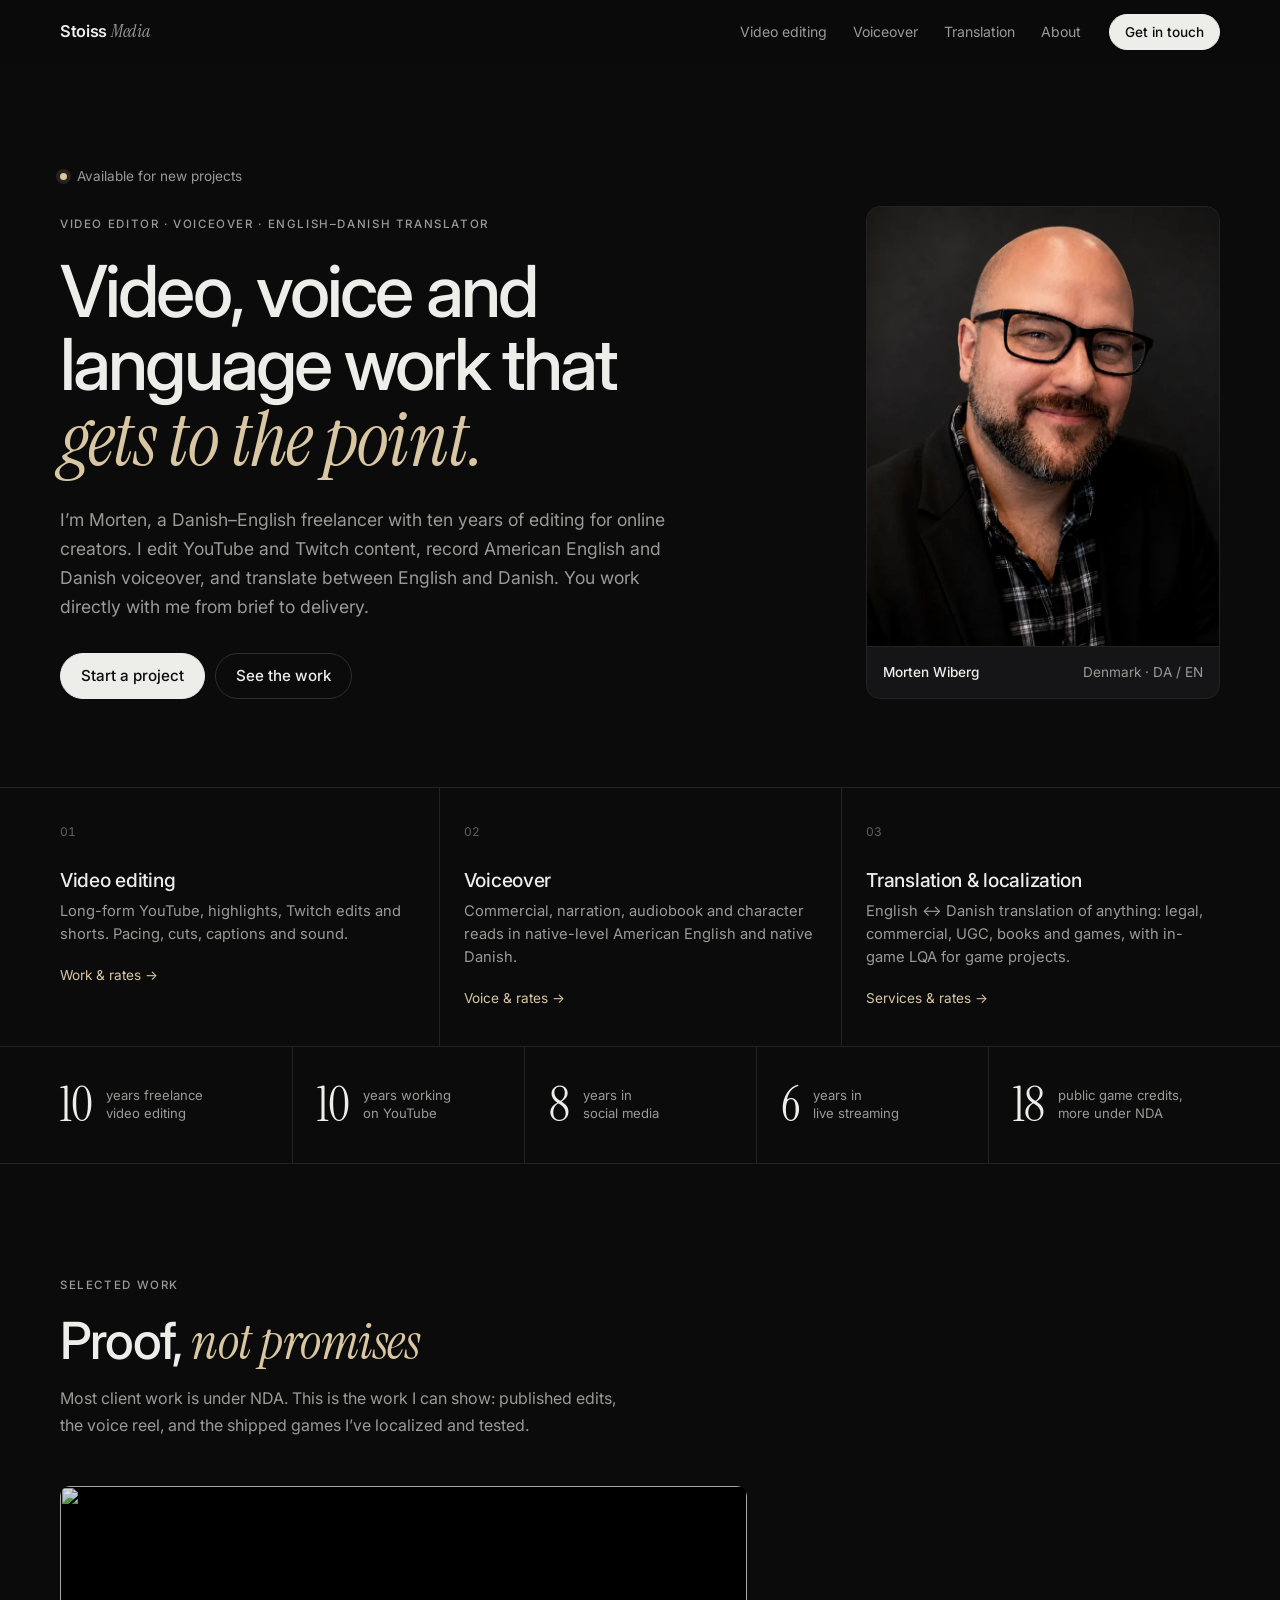
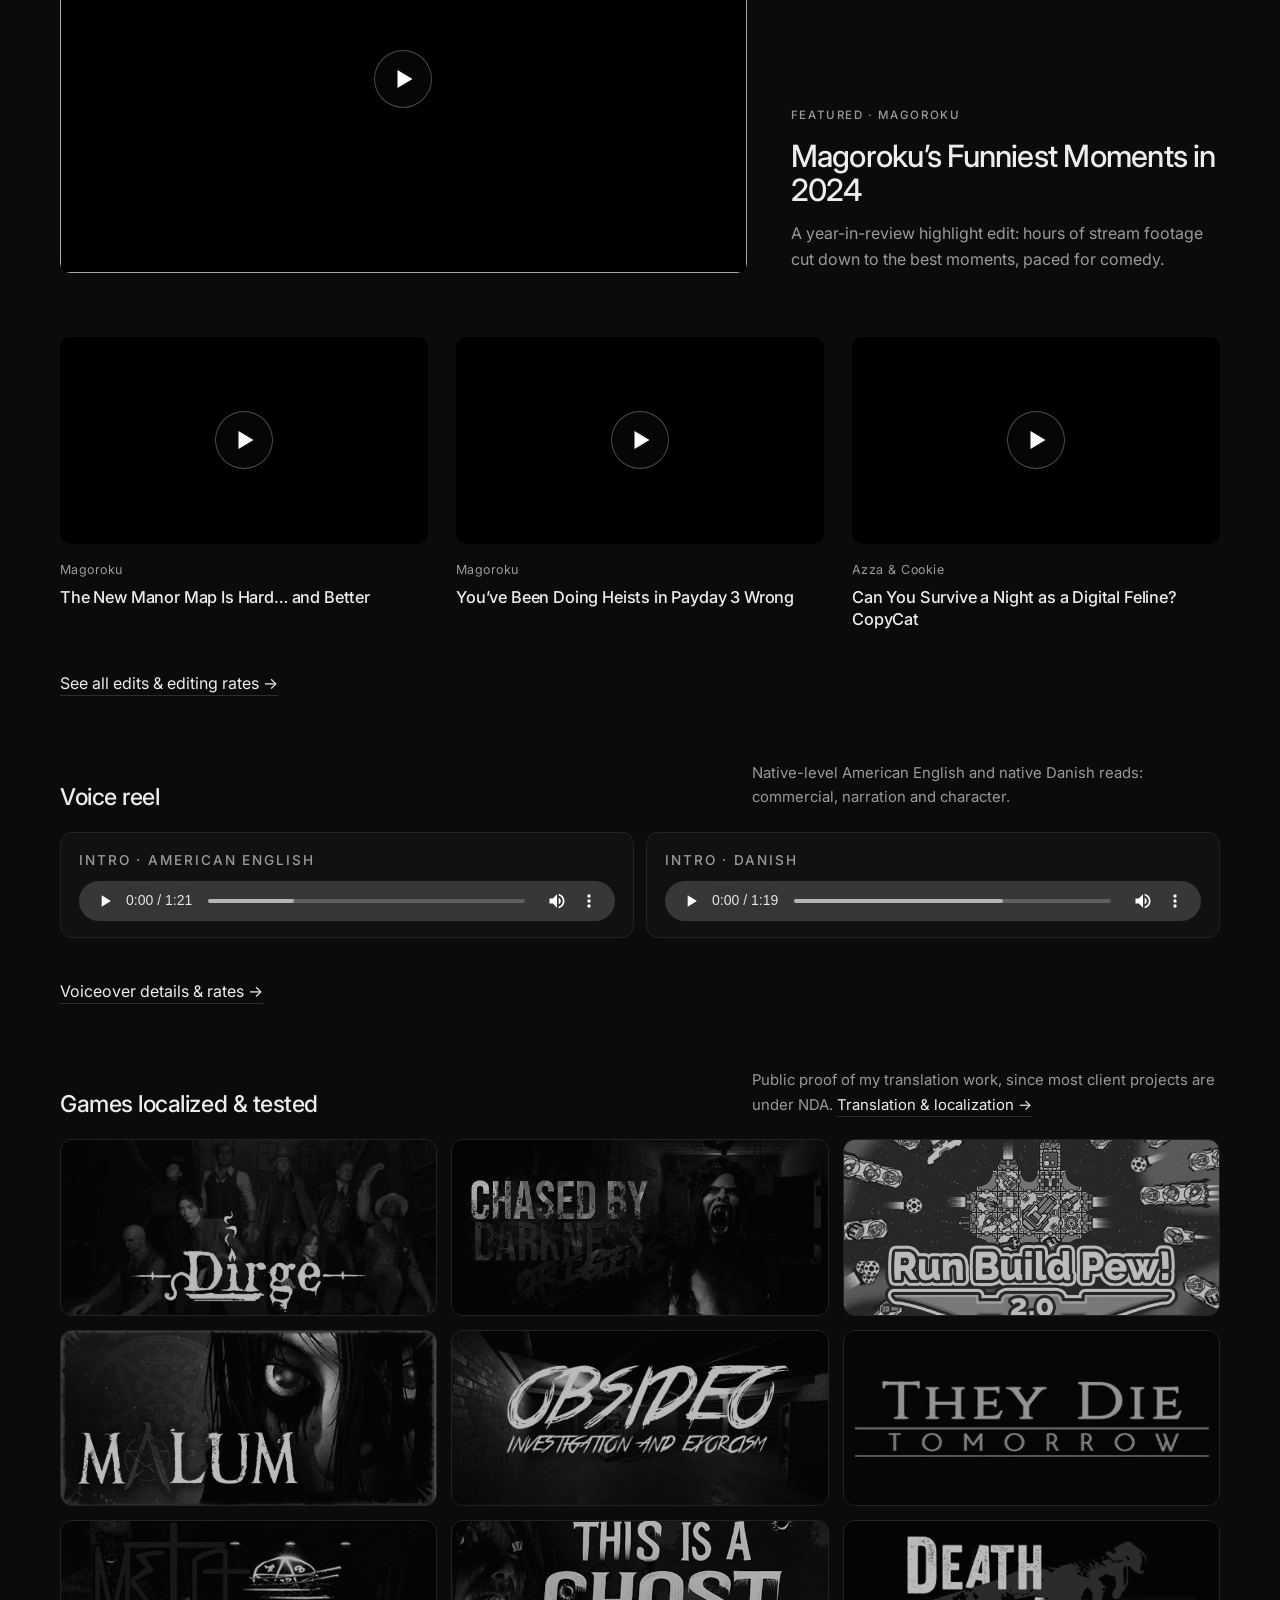
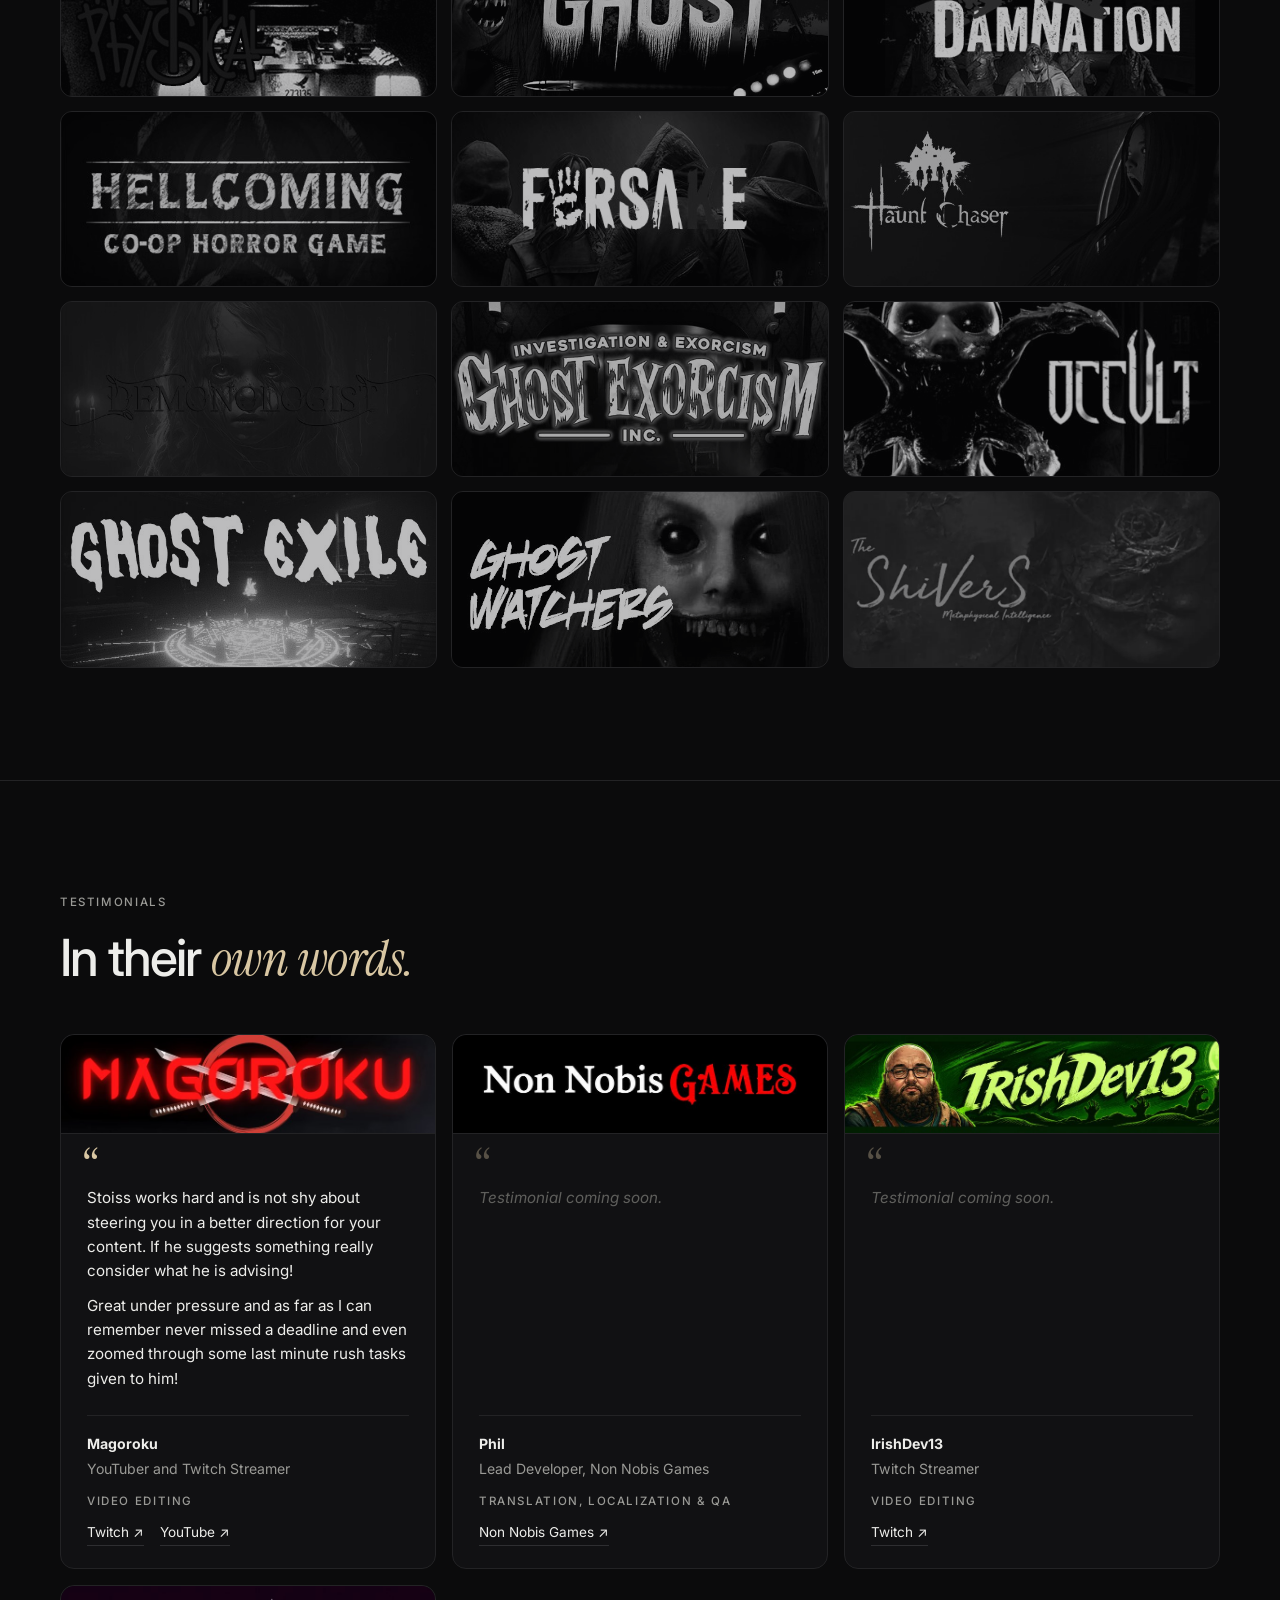
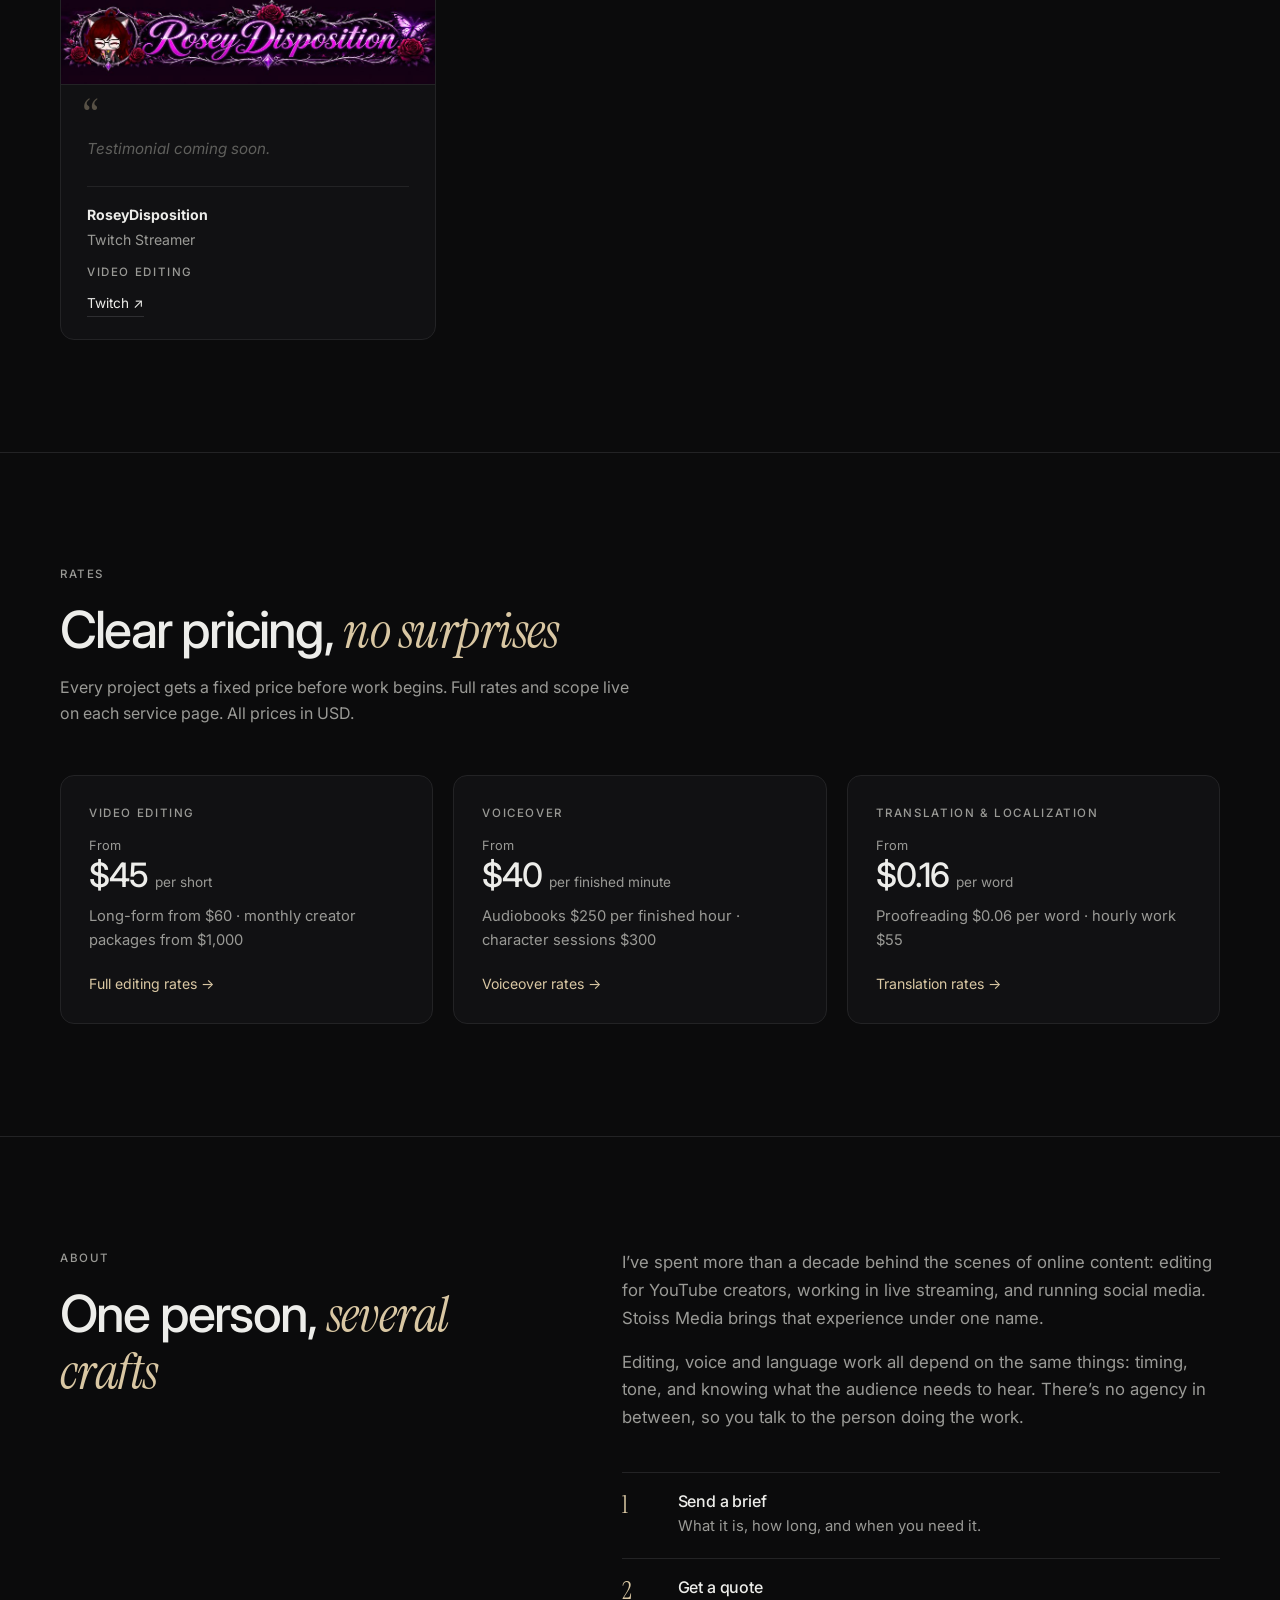
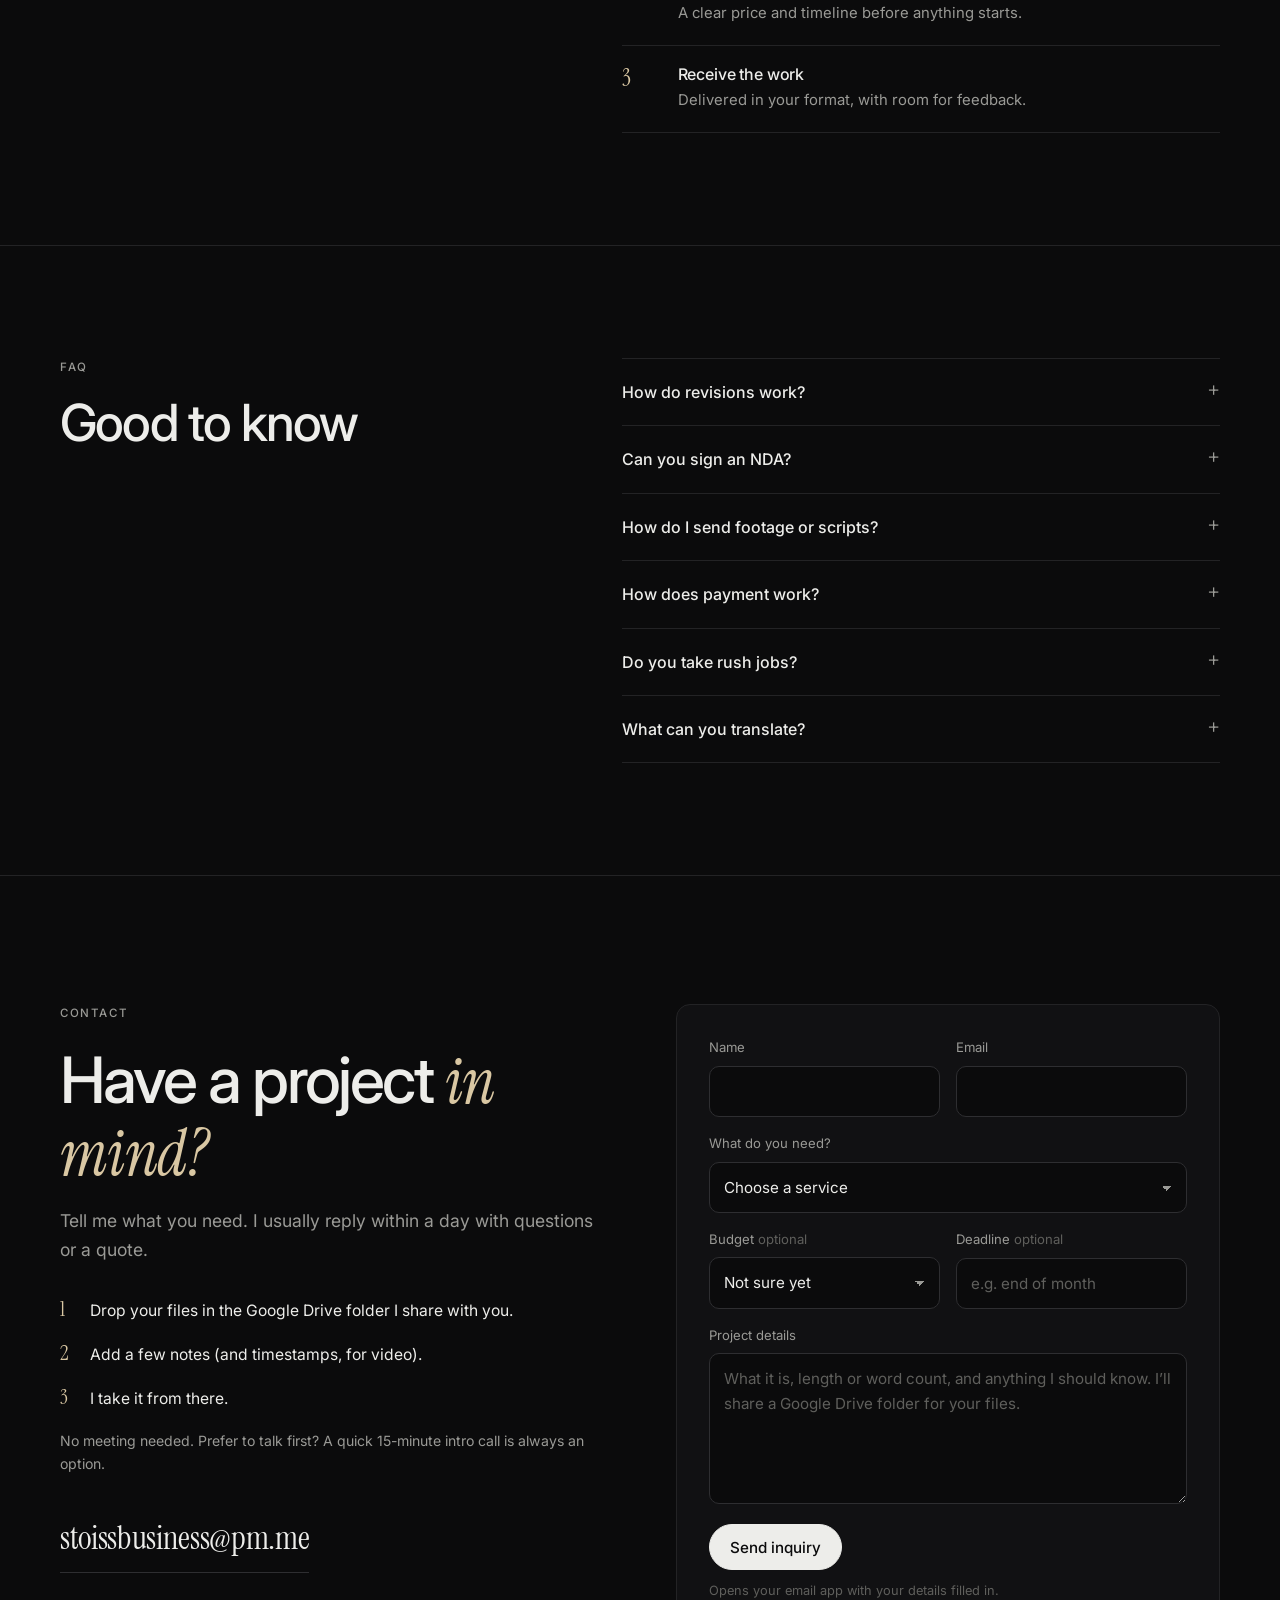
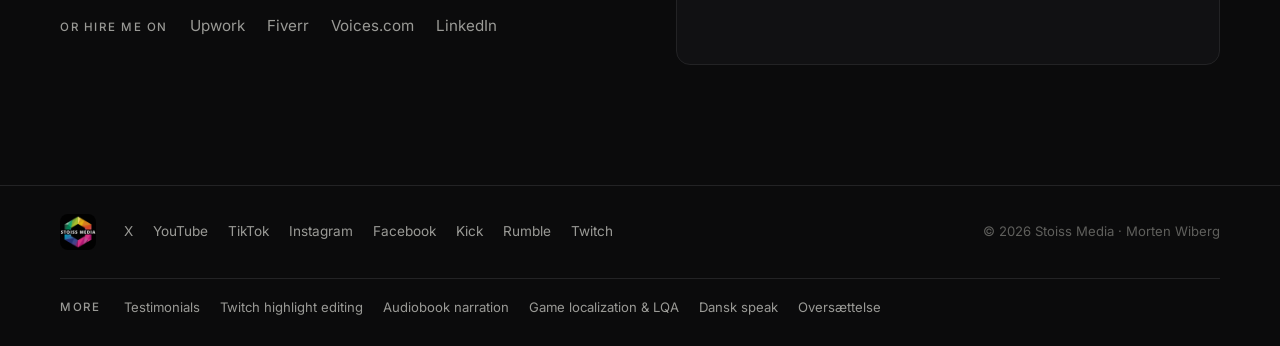
==== index.html @ 545bd497 "Add files via upload" ====
<!DOCTYPE html>
<html lang="en">
<head>
  <meta charset="UTF-8">
  <meta name="viewport" content="width=device-width, initial-scale=1">
  <title>Stoiss Media · Morten Wiberg, Video Editor, Voiceover & Translator</title>
  <meta name="description" content="Freelance video editing, English & Danish voiceover, and English ↔ Danish translation and localization. Morten Wiberg, Stoiss Media, Denmark.">
  <link rel="canonical" href="https://stoiss.dk/">
  <meta name="theme-color" content="#0b0b0c">
  <meta name="color-scheme" content="dark">

  <meta property="og:type" content="website">
  <meta property="og:url" content="https://stoiss.dk/">
  <meta property="og:title" content="Stoiss Media · Morten Wiberg, Video Editor, Voiceover & Translator">
  <meta property="og:description" content="Freelance video editing, English & Danish voiceover, and English ↔ Danish translation and localization. Morten Wiberg, Stoiss Media, Denmark.">
  <meta property="og:image" content="https://stoiss.dk/assets/og-image.jpg">
  <meta name="twitter:card" content="summary_large_image">

  <link rel="icon" type="image/png" href="assets/favicon.png">
  <link rel="apple-touch-icon" href="assets/apple-touch-icon.png">
  <link rel="preconnect" href="https://fonts.googleapis.com">
  <link rel="preconnect" href="https://fonts.gstatic.com" crossorigin>
  <link rel="preconnect" href="https://i.ytimg.com">
  <link href="https://fonts.googleapis.com/css2?family=Inter:wght@400;500;600&family=Instrument+Serif:ital@0;1&display=swap" rel="stylesheet">
  <link rel="preload" as="image" href="assets/headshot.webp">
  <link rel="stylesheet" href="styles.css?v=48">
  <script type="application/ld+json">
  {
    "@context": "https://schema.org",
    "@type": "Person",
    "name": "Morten Wiberg",
    "url": "https://stoiss.dk/",
    "image": "https://stoiss.dk/assets/headshot.webp",
    "jobTitle": "Video Editor, Voice Actor & English–Danish Translator",
    "worksFor": { "@type": "Organization", "name": "Stoiss Media" },
    "address": { "@type": "PostalAddress", "addressCountry": "DK" },
    "knowsLanguage": ["da", "en"],
    "email": "mailto:stoissbusiness@pm.me",
    "sameAs": [
      "https://www.linkedin.com/in/stoiss/",
      "https://www.voices.com/profile/mortenwiberg",
      "https://www.upwork.com/freelancers/~019af99ab41f622425",
      "https://www.fiverr.com/stoiss",
      "https://www.youtube.com/@StoissMedia",
      "https://www.twitch.tv/stoissmedia",
      "https://kick.com/stoissmedia",
      "https://rumble.com/user/StoissMedia"
    ]
  }
  </script>
</head>
<body>
<a class="skip" href="#main">Skip to content</a>

<header class="header">
  <div class="wrap header-in">
    <a class="brand" href="./" aria-label="Stoiss Media, home">Stoiss<span>Media</span></a>
    <nav class="nav" aria-label="Main">
      <a href="video-editing.html">Video editing</a>
      <a href="voiceover.html">Voiceover</a>
      <a href="localization.html">Translation</a>
      <a href="./#about">About</a>
    </nav>
    <a class="btn btn-sm" href="#contact">Get in touch</a>
  </div>
</header>

<main id="main">

<!-- HERO -->
<section class="hero" id="top">
  <div class="wrap hero-in">
    <div class="hero-copy">
      <p class="kicker"><span class="dot" aria-hidden="true"></span>Available for new projects</p>
      <h1><span class="label h1-kw">Video editor · Voiceover · English–Danish translator</span>Video, voice and language work that <em>gets to the point.</em></h1>
      <p class="lead">I’m Morten, a Danish–English freelancer with ten years of editing for online creators. I edit YouTube and Twitch content, record American English and Danish voiceover, and translate between English and Danish. You work directly with me from brief to delivery.</p>
      <div class="actions">
        <a class="btn" href="#contact">Start a project</a>
        <a class="btn btn-ghost" href="#work">See the work</a>
      </div>
    </div>
    <figure class="portrait">
      <img src="assets/headshot.webp" width="900" height="900" alt="Portrait of Morten Wiberg" fetchpriority="high">
      <figcaption>Morten Wiberg<span>Denmark · DA / EN</span></figcaption>
    </figure>
  </div>
</section>

<!-- SERVICES -->
<section class="services" aria-label="Services">
  <div class="wrap">
    <ol class="svc">
      <li>
        <a href="video-editing.html">
          <span class="n">01</span>
          <h2>Video editing</h2>
          <p>Long-form YouTube, highlights, Twitch edits and shorts. Pacing, cuts, captions and sound.</p>
          <span class="more">Work &amp; rates →</span>
        </a>
      </li>
      <li>
        <a href="voiceover.html">
          <span class="n">02</span>
          <h2>Voiceover</h2>
          <p>Commercial, narration, audiobook and character reads in native-level American English and native Danish.</p>
          <span class="more">Voice &amp; rates →</span>
        </a>
      </li>
      <li>
        <a href="localization.html">
          <span class="n">03</span>
          <h2>Translation &amp; localization</h2>
          <p>English ↔ Danish translation of anything: legal, commercial, UGC, books and games, with in-game LQA for game projects.</p>
          <span class="more">Services &amp; rates →</span>
        </a>
      </li>
    </ol>
  </div>
</section>

<!-- EXPERIENCE -->
<section class="stats" aria-label="Experience">
  <div class="wrap">
    <ul>
      <li><strong>10</strong><span>years freelance<br>video editing</span></li>
      <li><strong>10</strong><span>years working<br>on YouTube</span></li>
      <li><strong>8</strong><span>years in<br>social media</span></li>
      <li><strong>6</strong><span>years in<br>live streaming</span></li>
      <li><strong>18</strong><span>public game credits,<br>more under NDA</span></li>
    </ul>
  </div>
</section>

<!-- PROOF -->
<section class="section" id="work">
  <div class="wrap">
    <header class="sec-head">
      <p class="label">Selected work</p>
      <h2>Proof, <em>not promises</em></h2>
      <p class="sec-sub">Most client work is under NDA. This is the work I can show: published edits, the voice reel, and the shipped games I’ve localized and tested.</p>
    </header>

    <article class="feature-video">
      <button class="yt" data-id="NQ5Yg40Oa2k" aria-label="Play: Magoroku’s Funniest Moments in 2024">
        <img src="https://i.ytimg.com/vi/NQ5Yg40Oa2k/maxresdefault.jpg" alt="" loading="eager" width="1280" height="720">
        <span class="play" aria-hidden="true"></span>
      </button>
      <div class="meta">
        <p class="label">Featured · Magoroku</p>
        <h3>Magoroku’s Funniest Moments in 2024</h3>
        <p>A year-in-review highlight edit: hours of stream footage cut down to the best moments, paced for comedy.</p>
      </div>
    </article>

    <ul class="grid">
      <li class="card">
        <button class="yt" data-id="jLF-jzJkiZE" aria-label="Play: The New Manor Map Is Hard… and Better">
          <img src="https://i.ytimg.com/vi/jLF-jzJkiZE/maxresdefault.jpg" alt="" loading="lazy" width="1280" height="720"><span class="play" aria-hidden="true"></span>
        </button>
        <p class="ch">Magoroku</p><h3>The New Manor Map Is Hard… and Better</h3>
      </li>
      <li class="card">
        <button class="yt" data-id="lxuExM94tBw" aria-label="Play: You’ve Been Doing Heists in Payday 3 Wrong">
          <img src="https://i.ytimg.com/vi/lxuExM94tBw/maxresdefault.jpg" alt="" loading="lazy" width="1280" height="720"><span class="play" aria-hidden="true"></span>
        </button>
        <p class="ch">Magoroku</p><h3>You’ve Been Doing Heists in Payday 3 Wrong</h3>
      </li>
      <li class="card">
        <button class="yt" data-id="vYSV7wFQl3c" aria-label="Play: CopyCat Full Game">
          <img src="https://i.ytimg.com/vi/vYSV7wFQl3c/maxresdefault.jpg" alt="" loading="lazy" width="1280" height="720"><span class="play" aria-hidden="true"></span>
        </button>
        <p class="ch">Azza &amp; Cookie</p><h3>Can You Survive a Night as a Digital Feline? CopyCat</h3>
      </li>
    </ul>
    <p class="see-all"><a class="link" href="video-editing.html">See all edits &amp; editing rates →</a></p>

    <div class="sub-head">
      <h3>Voice reel</h3>
      <p>Native-level American English and native Danish reads: commercial, narration and character.</p>
    </div>
    <!-- VOICE DEMOS: MP3s live in assets/audio/. -->
    <div class="demos demos-2">
        <figure class="demo"><figcaption class="label">Intro · American English</figcaption><audio controls preload="metadata" src="assets/audio/intro-en.mp3"></audio></figure>
        <figure class="demo"><figcaption class="label">Intro · Danish</figcaption><audio controls preload="metadata" src="assets/audio/intro-da.mp3"></audio></figure>
    </div>
    <p class="see-all"><a class="link" href="voiceover.html">Voiceover details &amp; rates →</a></p>

    <div class="sub-head">
      <h3>Games localized &amp; tested</h3>
      <p>Public proof of my translation work, since most client projects are under NDA. <a class="link" href="localization.html">Translation &amp; localization →</a></p>
    </div>
    <!-- LOGO WALL: put each game's Steam header image in assets/logos/ using the file names below (.jpg, or .png).
         A tile shows the game name until its image file exists. -->
    <ul class="logos" aria-label="Game credits">
      <li class="logo"><img src="assets/logos/dirge.jpg" alt="Dirge" loading="lazy" data-fallback="assets/logos/dirge.png"><span>Dirge</span></li>
      <li class="logo"><img src="assets/logos/chased-by-darkness-origins.jpg" alt="Chased by Darkness: Origins" loading="lazy" data-fallback="assets/logos/chased-by-darkness-origins.png"><span>Chased by Darkness: Origins</span></li>
      <li class="logo"><img src="assets/logos/run-build-pew-2.jpg" alt="Run Build Pew! 2.0" loading="lazy" data-fallback="assets/logos/run-build-pew-2.png"><span>Run Build Pew! 2.0</span></li>
      <li class="logo"><img src="assets/logos/malum.jpg" alt="Malum" loading="lazy" data-fallback="assets/logos/malum.png"><span>Malum</span></li>
      <li class="logo"><img src="assets/logos/obsideo.jpg" alt="Obsideo" loading="lazy" data-fallback="assets/logos/obsideo.png"><span>Obsideo</span></li>
      <li class="logo"><img src="assets/logos/they-die-tomorrow.jpg" alt="They Die Tomorrow" loading="lazy" data-fallback="assets/logos/they-die-tomorrow.png"><span>They Die Tomorrow</span></li>
      <li class="logo"><img src="assets/logos/metaphysical.jpg" alt="Metaphysical" loading="lazy" data-fallback="assets/logos/metaphysical.png"><span>Metaphysical</span></li>
      <li class="logo"><img src="assets/logos/this-is-a-ghost.jpg" alt="This Is a Ghost" loading="lazy" data-fallback="assets/logos/this-is-a-ghost.png"><span>This Is a Ghost</span></li>
      <li class="logo"><img src="assets/logos/death-damnation.jpg" alt="Death Damnation" loading="lazy" data-fallback="assets/logos/death-damnation.png"><span>Death Damnation</span></li>
      <li class="logo"><img src="assets/logos/hellcoming.jpg" alt="Hellcoming" loading="lazy" data-fallback="assets/logos/hellcoming.png"><span>Hellcoming</span></li>
      <li class="logo"><img src="assets/logos/forsake.jpg" alt="Forsake" loading="lazy" data-fallback="assets/logos/forsake.png"><span>Forsake</span></li>
      <li class="logo"><img src="assets/logos/haunt-chaser.jpg" alt="Haunt Chaser" loading="lazy" data-fallback="assets/logos/haunt-chaser.png"><span>Haunt Chaser</span></li>
      <li class="logo"><img src="assets/logos/demonologist.jpg" alt="Demonologist" loading="lazy" data-fallback="assets/logos/demonologist.png"><span>Demonologist</span></li>
      <li class="logo"><img src="assets/logos/ghost-exorcism-inc.jpg" alt="Ghost Exorcism Inc." loading="lazy" data-fallback="assets/logos/ghost-exorcism-inc.png"><span>Ghost Exorcism Inc.</span></li>
      <li class="logo"><img src="assets/logos/occult.jpg" alt="Occult" loading="lazy" data-fallback="assets/logos/occult.png"><span>Occult</span></li>
      <li class="logo"><img src="assets/logos/ghost-exile.jpg" alt="Ghost Exile" loading="lazy" data-fallback="assets/logos/ghost-exile.png"><span>Ghost Exile</span></li>
      <li class="logo"><img src="assets/logos/ghost-watchers.jpg" alt="Ghost Watchers" loading="lazy" data-fallback="assets/logos/ghost-watchers.png"><span>Ghost Watchers</span></li>
      <li class="logo"><img src="assets/logos/the-shivers.jpg" alt="The Shivers" loading="lazy" data-fallback="assets/logos/the-shivers.png"><span>The Shivers</span></li>
    </ul>
  </div>
</section>

<!-- TESTIMONIALS
     Each client is one <li class="testi">. A card with class "testi pending" shows "Testimonial coming soon." in muted text.
     To publish one: paste the quote into its <p>, then change class="testi pending" to class="testi".
     To add a new client: copy a whole <li class="testi"> ... </li> block and edit it.
     Order = priority. Only the first 6 cards show here; with more than 6, a "See all testimonials" button appears automatically.
     Every testimonial also goes on testimonials.html (the full list).
     Logos go in assets/clients/ (a wide banner crop works best). Delete the <img> line if there is no logo. -->
<section class="section" id="testimonials">
  <div class="wrap">
    <header class="sec-head">
      <p class="label">Testimonials</p>
      <h2>In their <em>own words.</em></h2>
    </header>
    <ul class="quotes">
      <li class="testi">
        <img class="testi-logo" src="assets/clients/magoroku.jpg" width="800" height="213" alt="Magoroku" loading="lazy">
        <blockquote>
          <p>Stoiss works hard and is not shy about steering you in a better direction for your content. If he suggests something really consider what he is advising!</p>
          <p>Great under pressure and as far as I can remember never missed a deadline and even zoomed through some last minute rush tasks given to him!</p>
        </blockquote>
        <p class="who"><strong>Magoroku</strong><span>YouTuber and Twitch Streamer</span><span class="label">Video editing</span><span class="who-links"><a href="https://www.twitch.tv/magoroku" target="_blank" rel="noopener">Twitch ↗</a><a href="https://www.youtube.com/@Magoroku" target="_blank" rel="noopener">YouTube ↗</a></span></p>
      </li>
      <li class="testi pending">
        <img class="testi-logo" src="assets/clients/non-nobis-games.jpg" width="800" height="213" alt="Non Nobis Games" loading="lazy">
        <!-- PLACEHOLDER: replace the text below with Phil's quote and remove " pending" from the class above. -->
        <blockquote>
          <p>Testimonial coming soon.</p>
        </blockquote>
        <p class="who"><strong>Phil</strong><span>Lead Developer, Non Nobis Games</span><span class="label">Translation, localization &amp; QA</span><span class="who-links"><a href="https://non-nobis-games.com/" target="_blank" rel="noopener">Non Nobis Games ↗</a></span></p>
      </li>
      <li class="testi pending">
        <img class="testi-logo" src="assets/clients/irishdev13.jpg" width="800" height="213" alt="IrishDev13" loading="lazy">
        <!-- PLACEHOLDER: replace the text below with IrishDev13's quote and remove " pending" from the class above. -->
        <blockquote>
          <p>Testimonial coming soon.</p>
        </blockquote>
        <p class="who"><strong>IrishDev13</strong><span>Twitch Streamer</span><span class="label">Video editing</span><span class="who-links"><a href="https://www.twitch.tv/irishdev13" target="_blank" rel="noopener">Twitch ↗</a></span></p>
      </li>
      <li class="testi pending">
        <img class="testi-logo" src="assets/clients/roseydisposition.jpg" width="800" height="213" alt="RoseyDisposition" loading="lazy">
        <!-- PLACEHOLDER: replace the text below with RoseyDisposition's quote and remove " pending" from the class above. -->
        <blockquote>
          <p>Testimonial coming soon.</p>
        </blockquote>
        <p class="who"><strong>RoseyDisposition</strong><span>Twitch Streamer</span><span class="label">Video editing</span><span class="who-links"><a href="https://www.twitch.tv/roseydisposition" target="_blank" rel="noopener">Twitch ↗</a></span></p>
      </li>
    </ul>
  </div>
</section>

<!-- RATES TEASER -->
<section class="section" id="rates">
  <div class="wrap">
    <header class="sec-head">
      <p class="label">Rates</p>
      <h2>Clear pricing, <em>no surprises</em></h2>
      <p class="sec-sub">Every project gets a fixed price before work begins. Full rates and scope live on each service page. All prices in USD.</p>
    </header>
    <ul class="teaser">
      <li><a href="video-editing.html#rates">
        <p class="label">Video editing</p>
        <p class="t-price"><span>From</span> $45 <small>per short</small></p>
        <p>Long-form from $60 · monthly creator packages from $1,000</p>
        <span class="more">Full editing rates →</span></a></li>
      <li><a href="voiceover.html#rates">
        <p class="label">Voiceover</p>
        <p class="t-price"><span>From</span> $40 <small>per finished minute</small></p>
        <p>Audiobooks $250 per finished hour · character sessions $300</p>
        <span class="more">Voiceover rates →</span></a></li>
      <li><a href="localization.html#rates">
        <p class="label">Translation &amp; localization</p>
        <p class="t-price"><span>From</span> $0.16 <small>per word</small></p>
        <p>Proofreading $0.06 per word · hourly work $55</p>
        <span class="more">Translation rates →</span></a></li>
    </ul>
  </div>
</section>

<!-- ABOUT + PROCESS -->
<section class="section" id="about">
  <div class="wrap two">
    <header class="sec-head">
      <p class="label">About</p>
      <h2>One person, <em>several crafts</em></h2>
    </header>
    <div class="body">
      <p>I’ve spent more than a decade behind the scenes of online content: editing for YouTube creators, working in live streaming, and running social media. Stoiss Media brings that experience under one name.</p>
      <p>Editing, voice and language work all depend on the same things: timing, tone, and knowing what the audience needs to hear. There’s no agency in between, so you talk to the person doing the work.</p>
      <ol class="steps">
        <li><span>1</span><div><h3>Send a brief</h3><p>What it is, how long, and when you need it.</p></div></li>
        <li><span>2</span><div><h3>Get a quote</h3><p>A clear price and timeline before anything starts.</p></div></li>
        <li><span>3</span><div><h3>Receive the work</h3><p>Delivered in your format, with room for feedback.</p></div></li>
      </ol>
    </div>
  </div>
</section>

<!-- FAQ -->
<section class="section" id="faq">
  <div class="wrap two">
    <header class="sec-head">
      <p class="label">FAQ</p>
      <h2>Good to know</h2>
    </header>
    <div class="body faq">
      <details>
        <summary>How do revisions work?</summary>
        <p>Every video edit includes two revision rounds, and changes and small additions both count. Send your feedback in one pass per round. Extra rounds are $40, and a brand-new segment or change of direction is quoted separately.</p>
      </details>
      <details>
        <summary>Can you sign an NDA?</summary>
        <p>Yes, gladly, before you share any material. Most of my work is under NDA, and I never show or share confidential client work, publicly or privately. Your project stays yours.</p>
      </details>
      <details>
        <summary>How do I send footage or scripts?</summary>
        <p>Through Google Drive. I set up a shared folder for your project, and you drop everything in there: footage, scripts, docs or PDFs. One place, nothing lost in email threads.</p>
      </details>
      <details>
        <summary>How does payment work?</summary>
        <p>Direct clients are invoiced in USD, with a 50% deposit for new clients. If you prefer, you can also hire me through Upwork, Fiverr or Voices.com.</p>
      </details>
      <details>
        <summary>Do you take rush jobs?</summary>
        <p>Often, yes, depending on my schedule. Mention your deadline in the brief and I’ll tell you straight away if it’s possible.</p>
      </details>
      <details>
        <summary>What can you translate?</summary>
        <p>Pretty much anything, in both directions, English ↔ Danish: legal documents, commercial and marketing copy, UGC and social content, and books, fiction and nonfiction alike. Games are a specialty, with in-game LQA on shipped titles, but they’re one part of the work, not the limit.</p>
      </details>
    </div>
  </div>
</section>

<!-- CONTACT -->
<section class="contact" id="contact">
  <div class="wrap contact-in">
    <div class="contact-copy">
      <p class="label">Contact</p>
      <h2>Have a project <em>in mind?</em></h2>
      <p class="lead">Tell me what you need. I usually reply within a day with questions or a quote.</p>
      <div class="start" role="list">
        <p role="listitem"><span aria-hidden="true">1</span>Drop your files in the Google Drive folder I share with you.</p>
        <p role="listitem"><span aria-hidden="true">2</span>Add a few notes (and timestamps, for video).</p>
        <p role="listitem"><span aria-hidden="true">3</span>I take it from there.</p>
      </div>
      <p class="start-note">No meeting needed. Prefer to talk first? A quick 15-minute intro call is always an option.</p>
      <a class="mail" href="mailto:stoissbusiness@pm.me">stoissbusiness@pm.me</a>
      <div class="hire">
        <span class="label">Or hire me on</span>
        <a href="https://www.upwork.com/freelancers/~019af99ab41f622425" target="_blank" rel="noopener">Upwork</a>
        <a href="https://www.fiverr.com/stoiss" target="_blank" rel="noopener">Fiverr</a>
        <a href="https://www.voices.com/profile/mortenwiberg" target="_blank" rel="noopener">Voices.com</a>
        <a href="https://www.linkedin.com/in/stoiss/" target="_blank" rel="noopener">LinkedIn</a>
      </div>
    </div>

    <form class="form" id="inquiry" action="mailto:stoissbusiness@pm.me" method="post" enctype="text/plain">
      <div class="row">
        <label>Name<input name="name" required autocomplete="name"></label>
        <label>Email<input name="email" type="email" required autocomplete="email"></label>
      </div>
      <label>What do you need?
        <select name="service" id="service" required>
          <option value="" disabled selected>Choose a service</option>
          <option>Video editing</option>
          <option>Voiceover</option>
          <option>Translation / localization</option>
          <option>Something else</option>
        </select>
      </label>
      <div class="row">
        <label><span>Budget <span class="opt">optional</span></span>
          <select name="budget">
            <option value="">Not sure yet</option>
            <option>Under $250</option>
            <option>$250–$750</option>
            <option>$750–$2,000</option>
            <option>$2,000+</option>
          </select>
        </label>
        <label><span>Deadline <span class="opt">optional</span></span><input name="deadline" placeholder="e.g. end of month"></label>
      </div>
      <label>Project details<textarea name="message" rows="5" required placeholder="What it is, length or word count, and anything I should know. I’ll share a Google Drive folder for your files."></textarea></label>
      <input type="text" name="website" class="hp" tabindex="-1" autocomplete="off" aria-hidden="true">
      <button class="btn" type="submit">Send inquiry</button>
      <p class="form-sub">Opens your email app with your details filled in.</p>
      <p class="form-note" id="form-note" role="status"></p>
    </form>
  </div>
</section>

</main>

<footer class="footer">
  <div class="wrap footer-in">
    <img src="assets/logo.png" width="44" height="44" alt="Stoiss Media logo">
    <nav class="social" aria-label="Social">
      <a href="https://x.com/StoissMedia" target="_blank" rel="noopener">X</a>
      <a href="https://www.youtube.com/@StoissMedia" target="_blank" rel="noopener">YouTube</a>
      <a href="https://www.tiktok.com/@stoissmedia" target="_blank" rel="noopener">TikTok</a>
      <a href="https://www.instagram.com/stoissmedia/" target="_blank" rel="noopener">Instagram</a>
      <a href="https://www.facebook.com/StoissMedia/" target="_blank" rel="noopener">Facebook</a>
      <a href="https://kick.com/stoissmedia" target="_blank" rel="noopener">Kick</a>
      <a href="https://rumble.com/user/StoissMedia" target="_blank" rel="noopener">Rumble</a>
      <a href="https://www.twitch.tv/stoissmedia" target="_blank" rel="noopener">Twitch</a>
    </nav>
<nav class="foot-links" aria-label="More">
      <span class="label">More</span>
      <a href="testimonials.html">Testimonials</a>
      <a href="twitch-highlight-editor.html">Twitch highlight editing</a>
      <a href="audiobook-narrator.html">Audiobook narration</a>
      <a href="danish-game-localization.html">Game localization &amp; LQA</a>
      <a href="da/speak.html" lang="da" hreflang="da">Dansk speak</a>
      <a href="da/oversaettelse.html" lang="da" hreflang="da">Oversættelse</a>
    </nav>
    <p>© <span id="y">2026</span> Stoiss Media · Morten Wiberg</p>
  </div>
</footer>

<script>
  // Click-to-play YouTube: loads the player only when asked (fast page, no tracking until play).
  document.querySelectorAll('.yt').forEach(function (b) {
    var img = b.querySelector('img');
    img.addEventListener('load', function () {
      if (img.naturalWidth <= 120) img.src = img.src.replace('maxresdefault', 'hqdefault');
    });
    img.addEventListener('error', function () {
      if (img.src.indexOf('maxresdefault') > -1) img.src = img.src.replace('maxresdefault', 'hqdefault');
      else img.style.visibility = 'hidden';
    });
    b.addEventListener('click', function () {
      var f = document.createElement('iframe');
      f.src = 'https://www.youtube-nocookie.com/embed/' + b.dataset.id + '?autoplay=1&rel=0';
      f.title = b.getAttribute('aria-label').replace('Play: ', '');
      f.allow = 'autoplay; encrypted-media; picture-in-picture; fullscreen';
      f.allowFullscreen = true;
      b.replaceWith(f);
    });
  });
  // Buttons with data-service preselect the form.
  document.querySelectorAll('[data-service]').forEach(function (a) {
    a.addEventListener('click', function () { document.getElementById('service').value = a.dataset.service; });
  });

  // Inquiry form: opens the visitor's email app with everything pre-filled.
  (function () {
    var f = document.getElementById('inquiry'), note = document.getElementById('form-note');
    f.addEventListener('submit', function (e) {
      e.preventDefault();
      var d = new FormData(f);
      if (d.get('website')) return;
      var body = 'Name: ' + d.get('name') + '\nEmail: ' + d.get('email') + '\nService: ' + d.get('service') +
        '\nBudget: ' + (d.get('budget') || 'Not sure') + '\nDeadline: ' + (d.get('deadline') || '-') + '\n\n' + d.get('message');
      location.href = 'mailto:stoissbusiness@pm.me?subject=' + encodeURIComponent('Project inquiry: ' + d.get('service')) + '&body=' + encodeURIComponent(body);
      note.textContent = 'Your email app should open with everything filled in. If nothing happens, email stoissbusiness@pm.me directly.';
    });
  })();

  // Logo wall: show the image if the file exists, otherwise keep the text name.
  document.querySelectorAll('.logo img').forEach(function (img) {
    function ok() { img.parentNode.classList.add('has-img'); }
    if (img.complete && img.naturalWidth) ok();
    img.addEventListener('load', ok);
    img.addEventListener('error', function () {
      var fb = img.getAttribute('data-fallback');
      if (fb && img.src.indexOf(fb) < 0) { img.src = fb; } else { img.remove(); }
    });
  });

  document.getElementById('y').textContent = new Date().getFullYear();
</script>
<script>
  // Testimonials: show the first 6 cards (HTML order = priority). If there are more,
  // the rest are hidden here and a button links to the full testimonials page.
  document.querySelectorAll('.quotes:not([data-all])').forEach(function (list) {
    var LIMIT = 6;
    var cards = [].filter.call(list.children, function (li) { return !li.hidden; });
    if (cards.length <= LIMIT) return;
    cards.slice(LIMIT).forEach(function (li) { li.classList.add('testi-more'); });
    list.classList.add('is-collapsed');
    var a = document.createElement('a');
    a.className = 'btn btn-ghost quotes-toggle';
    a.href = list.getAttribute('data-all-href') || 'testimonials.html';
    a.textContent = 'See all testimonials →';
    list.after(a);
  });
</script>
<!-- Cloudflare Web Analytics --><script type='module' src='https://static.cloudflareinsights.com/beacon.min.js' data-cf-beacon='{"token": "4b6c99f902d043ec9ddbfc9294b5acd5"}'></script><!-- End Cloudflare Web Analytics -->
</body>
</html>
---- styles.css ----
/* Stoiss Media: monochrome, one quiet accent */
:root{
  --bg:#0b0b0c;
  --bg-2:#111113;
  --surface:#151517;
  --text:#ededea;
  --muted:#9a9a96;
  --faint:#5f5f5c;
  --line:#232325;
  --line-2:#2e2e31;
  --accent:#d9c7a3;            /* warm sand: the only colour on the page */
  --serif:"Instrument Serif",Georgia,"Times New Roman",serif;
  --sans:Inter,ui-sans-serif,system-ui,-apple-system,"Segoe UI",Roboto,sans-serif;
  --max:1160px;
  --r:14px;
}

*,*::before,*::after{box-sizing:border-box}
html{scroll-behavior:smooth;scroll-padding-top:72px;-webkit-text-size-adjust:100%}
@media (prefers-reduced-motion:reduce){html{scroll-behavior:auto}*{transition:none!important}}
body{
  margin:0;background:var(--bg);color:var(--text);
  font:400 16px/1.65 var(--sans);
  -webkit-font-smoothing:antialiased;text-rendering:optimizeLegibility;
}
img{display:block;max-width:100%;height:auto}
a{color:inherit;text-decoration:none}
h1,h2,h3{margin:0;font-weight:500;letter-spacing:-.025em;line-height:1.08}
p{margin:0}
em{font-family:var(--serif);font-style:italic;font-weight:400;letter-spacing:-.01em;color:var(--accent)}
:focus-visible{outline:2px solid var(--accent);outline-offset:3px;border-radius:6px}

.wrap{width:min(100% - 48px,var(--max));margin-inline:auto}
.skip{position:absolute;left:-9999px}
.skip:focus{left:16px;top:12px;z-index:99;background:var(--text);color:var(--bg);padding:8px 12px;border-radius:8px}

.label{
  font-size:.72rem;font-weight:500;letter-spacing:.14em;text-transform:uppercase;color:var(--muted);
}

/* Buttons */
.btn{
  display:inline-flex;align-items:center;justify-content:center;gap:8px;
  min-height:46px;padding:0 20px;border-radius:999px;
  background:var(--text);color:var(--bg);border:1px solid var(--text);
  font-weight:500;font-size:.95rem;
  transition:background .2s,color .2s,border-color .2s;
}
.btn:hover{background:var(--accent);border-color:var(--accent)}
.btn-ghost{background:transparent;color:var(--text);border-color:var(--line-2)}
.btn-ghost:hover{background:transparent;border-color:var(--text)}
.btn-sm{min-height:36px;padding:0 15px;font-size:.85rem}
.actions{display:flex;flex-wrap:wrap;gap:10px;margin-top:32px}

/* Header */
.header{
  position:sticky;top:0;z-index:50;
  background:rgba(11,11,12,.8);
  backdrop-filter:saturate(140%) blur(14px);-webkit-backdrop-filter:saturate(140%) blur(14px);
  border-bottom:1px solid transparent;transition:border-color .2s;
}
.header-in{display:flex;align-items:center;gap:28px;min-height:64px}
.brand{font-weight:600;letter-spacing:-.02em;font-size:1.02rem}
.brand span{font-family:var(--serif);font-style:italic;font-weight:400;color:var(--muted);margin-left:4px;font-size:1.1em}
.nav{display:flex;gap:26px;margin-left:auto}
.nav a{font-size:.88rem;color:var(--muted);transition:color .2s}
.nav a:hover{color:var(--text)}

/* Hero */
.hero{padding:96px 0 88px}
.hero-in{display:grid;grid-template-columns:1.35fr .65fr;gap:72px;align-items:end}
.kicker{display:inline-flex;align-items:center;gap:10px;font-size:.85rem;color:var(--muted);margin-bottom:28px}
.dot{width:7px;height:7px;border-radius:50%;background:var(--accent);box-shadow:0 0 0 4px rgba(217,199,163,.12)}
h1{font-size:clamp(2.6rem,5.6vw,4.9rem);letter-spacing:-.04em;line-height:1.02;max-width:14ch}
h1 em{font-size:1.06em}
.lead{margin-top:26px;max-width:56ch;font-size:1.1rem;color:var(--muted)}
.portrait{margin:0;border-radius:var(--r);overflow:hidden;background:var(--surface);border:1px solid var(--line)}
.portrait img{aspect-ratio:4/5;object-fit:cover;object-position:50% 20%;width:100%;filter:grayscale(.15) contrast(1.02)}
.portrait figcaption{
  display:flex;justify-content:space-between;gap:10px;padding:14px 16px;
  font-size:.85rem;font-weight:500;border-top:1px solid var(--line);
}
.portrait figcaption span{color:var(--muted);font-weight:400}

/* Services */
.services{border-top:1px solid var(--line)}
.svc{list-style:none;margin:0 -24px;padding:0;display:grid;grid-template-columns:repeat(3,1fr)}
.svc li+li{border-left:1px solid var(--line)}
.svc a{display:block;height:100%;padding:34px 24px 36px;transition:background .25s}
.svc a:hover{background:var(--bg-2)}
.svc .n{display:block;font-size:.75rem;color:var(--faint);margin-bottom:28px;font-variant-numeric:tabular-nums}
.svc h2{font-size:1.2rem;letter-spacing:-.015em;margin-bottom:10px}
.svc p{font-size:.92rem;color:var(--muted);line-height:1.55}

/* Sections */
.section{padding:112px 0;border-top:1px solid var(--line)}
.sec-head{margin-bottom:48px}
.sec-head .label{margin-bottom:18px}
.sec-head h2{font-size:clamp(2rem,4vw,3.25rem);letter-spacing:-.035em}
.sec-sub{margin-top:16px;max-width:58ch;color:var(--muted)}
.two{display:grid;grid-template-columns:.9fr 1.1fr;gap:72px;align-items:start}
.two .sec-head{margin-bottom:0;position:sticky;top:100px}
.body>p{color:var(--muted);font-size:1.05rem;max-width:58ch}
.body>p+p{margin-top:16px}

/* Video */
.yt{
  position:relative;display:block;width:100%;padding:0;border:0;cursor:pointer;
  aspect-ratio:16/9;background:#000;overflow:hidden;border-radius:10px;
}
.yt img{width:100%;height:100%;object-fit:cover;opacity:.88;transition:opacity .3s,transform .6s cubic-bezier(.2,.7,.2,1)}
.yt:hover img{opacity:1;transform:scale(1.025)}
.play{
  position:absolute;left:50%;top:50%;width:58px;height:58px;transform:translate(-50%,-50%);
  border-radius:50%;background:rgba(11,11,12,.62);border:1px solid rgba(255,255,255,.28);
  backdrop-filter:blur(6px);-webkit-backdrop-filter:blur(6px);transition:background .2s,transform .2s;
}
.play::after{
  content:"";position:absolute;left:53%;top:50%;transform:translate(-50%,-50%);
  border-left:15px solid #fff;border-top:9px solid transparent;border-bottom:9px solid transparent;
}
.yt:hover .play{background:rgba(11,11,12,.85);transform:translate(-50%,-50%) scale(1.06)}
iframe{display:block;width:100%;aspect-ratio:16/9;border:0;border-radius:10px;background:#000}

.feature-video{display:grid;grid-template-columns:1.6fr 1fr;gap:44px;align-items:end;margin-bottom:64px}
.feature-video .meta .label{margin-bottom:14px}
.feature-video h3{font-size:clamp(1.5rem,2.4vw,2rem);letter-spacing:-.025em;margin-bottom:14px}
.feature-video .meta p:last-child{color:var(--muted)}

.grid{list-style:none;margin:0;padding:0;display:grid;grid-template-columns:repeat(3,1fr);gap:44px 28px}
.card .ch{margin-top:16px;font-size:.78rem;color:var(--muted);letter-spacing:.04em}
.card h3{margin-top:6px;font-size:1.02rem;letter-spacing:-.01em;line-height:1.35}

.twitch,.role{
  display:flex;align-items:center;justify-content:space-between;gap:24px;
  border:1px solid var(--line);border-radius:var(--r);transition:border-color .2s,background .2s;
}
.twitch{margin-top:56px;padding:20px 24px;font-size:.98rem}
.twitch .label{margin-right:14px}
.twitch:hover,.role:hover{border-color:var(--line-2);background:var(--bg-2)}
.arrow{font-size:1.2rem;color:var(--muted);transition:transform .2s,color .2s}
.twitch:hover .arrow,.role:hover .arrow{transform:translate(2px,-2px);color:var(--accent)}

/* Facts */
.facts{margin:36px 0 0;border-top:1px solid var(--line)}
.facts div{display:grid;grid-template-columns:130px 1fr;gap:20px;padding:16px 0;border-bottom:1px solid var(--line)}
.facts dt{font-size:.85rem;color:var(--faint)}
.facts dd{margin:0;font-size:.95rem}
.demos{display:grid;gap:14px;margin-top:28px}
.demos figure{margin:0}
.demos figcaption{font-size:.85rem;color:var(--muted);margin-bottom:6px}
.demos audio{width:100%}

/* Localization */
.role{padding:30px 32px;margin-bottom:56px}
.role .label{margin-bottom:12px}
.role h3{font-family:var(--serif);font-weight:400;font-size:2.6rem;letter-spacing:-.01em;margin-bottom:8px}
.role p:last-child{color:var(--muted)}
.list-label{margin-bottom:18px}
.titles{
  list-style:none;margin:0;padding:0;display:grid;grid-template-columns:repeat(3,1fr);
  border-top:1px solid var(--line);
}
.titles li{padding:14px 0;border-bottom:1px solid var(--line);font-size:.98rem;color:#cfcfcb}

.link{color:var(--text);border-bottom:1px solid var(--line-2);padding-bottom:2px;transition:border-color .2s}
.link:hover{border-color:var(--accent)}

/* Steps */
.steps{list-style:none;margin:40px 0 0;padding:0;display:grid;gap:0;border-top:1px solid var(--line)}
.steps li{display:grid;grid-template-columns:44px 1fr;gap:12px;padding:20px 0;border-bottom:1px solid var(--line)}
.steps li>span{font-family:var(--serif);font-size:1.5rem;color:var(--accent);line-height:1}
.steps h3{font-size:1rem;letter-spacing:-.01em;margin-bottom:4px}
.steps p{font-size:.93rem;color:var(--muted)}

/* Contact */
.contact{padding:128px 0 120px;border-top:1px solid var(--line);text-align:center}
.contact .label{margin-bottom:22px}
.contact h2{font-size:clamp(2.3rem,5vw,4.2rem);letter-spacing:-.04em}
.contact .lead{margin:18px auto 0}
.mail{
  display:inline-block;margin-top:44px;font-family:var(--serif);
  font-size:clamp(1.7rem,4.4vw,3.2rem);letter-spacing:-.01em;
  border-bottom:1px solid var(--line-2);padding-bottom:6px;transition:border-color .25s,color .25s;
  overflow-wrap:anywhere;
}
.mail:hover{color:var(--accent);border-color:var(--accent)}
.hire{display:flex;justify-content:center;flex-wrap:wrap;align-items:baseline;gap:10px 22px;margin-top:52px}
.hire .label{line-height:1}
.hire a{font-size:.95rem;color:var(--muted);transition:color .2s}
.hire a:hover{color:var(--text)}


/* Experience stats */
.stats{border-top:1px solid var(--line)}
.stats ul{list-style:none;margin:0;padding:0;display:grid;grid-template-columns:repeat(5,1fr)}
.stats li{padding:34px 24px;display:flex;align-items:center;gap:14px}
.stats li:first-child{padding-left:0}
.stats li+li{border-left:1px solid var(--line)}
.stats strong{font-family:var(--serif);font-weight:400;font-size:3rem;line-height:1;color:var(--text);letter-spacing:-.02em}
.stats span{font-size:.82rem;color:var(--muted);line-height:1.35}
@media (min-width:1001px){.stats span{white-space:nowrap}}

/* NDA note */
.nda{display:flex;gap:10px;margin-top:20px;max-width:62ch;font-size:.9rem;color:var(--muted);
  padding:12px 16px;border:1px solid var(--line);border-radius:10px;background:var(--bg-2)}
.nda span{color:var(--accent);font-size:.6rem;line-height:2.3}

/* Rates */
.rates{list-style:none;margin:0;padding:0;display:grid;grid-template-columns:repeat(3,1fr);gap:20px}
.rates>li{display:flex;flex-direction:column;padding:30px 28px;border:1px solid var(--line);border-radius:var(--r);background:var(--bg-2)}
.price{margin:18px 0 22px;font-size:2.4rem;font-weight:500;letter-spacing:-.03em;line-height:1.1}
.price span{display:block;font-size:.8rem;font-weight:400;color:var(--muted);letter-spacing:0;margin-bottom:4px}
.price small{font-size:.85rem;font-weight:400;color:var(--muted);letter-spacing:0}
.incl{list-style:none;margin:0 0 24px;padding:0;flex:1}
.incl li{position:relative;padding:9px 0 9px 22px;border-top:1px solid var(--line);font-size:.92rem;color:#cfcfcb}
.incl li::before{content:"";position:absolute;left:2px;top:17px;width:8px;height:1px;background:var(--accent)}
.tat{font-size:.82rem;color:var(--muted)}
.offer{display:flex;align-items:center;justify-content:space-between;gap:32px;margin-top:20px;padding:30px 28px;
  border:1px solid var(--line-2);border-radius:var(--r)}
.offer .label{margin-bottom:10px}
.offer h3{font-family:var(--serif);font-weight:400;font-size:2rem;letter-spacing:-.01em;margin-bottom:8px}
.offer p:last-child{color:var(--muted);max-width:60ch}
.offer .btn{flex-shrink:0}


/* Rates: matrix, add-ons, packages, rules */
.sub-head{display:flex;justify-content:space-between;align-items:end;gap:24px;flex-wrap:wrap;margin:64px 0 22px}
.sec-head+.sub-head{margin-top:0}
.sub-head h3{font-size:1.45rem;letter-spacing:-.02em}
.sub-head p{color:var(--muted);max-width:52ch;font-size:.93rem}
.sub-head strong{color:var(--text);font-weight:500}

.matrix{width:100%;border-collapse:separate;border-spacing:0;border:1px solid var(--line);border-radius:var(--r);overflow:hidden;background:var(--bg-2)}
.matrix th,.matrix td{padding:20px 22px;text-align:left;border-bottom:1px solid var(--line);vertical-align:top;font-weight:400}
.matrix tbody tr:last-child>*{border-bottom:0}
.matrix thead th{background:var(--surface);font-size:.78rem;font-weight:500;color:var(--muted);letter-spacing:.06em}
.matrix thead th span{display:block;color:var(--text);font-size:1rem;letter-spacing:-.01em;margin-top:2px}
.matrix tr>*+*{border-left:1px solid var(--line)}
.tier h4{font-size:1.15rem;font-weight:500;letter-spacing:-.02em;margin:0 0 6px}
.tier p{font-size:.86rem;color:var(--muted);line-height:1.5;max-width:32ch}
.tier .ex{display:block;margin-top:10px;font-size:.8rem;color:#7c7c78;font-style:italic;max-width:34ch;line-height:1.45}
.tdot{display:inline-block;width:7px;height:7px;border-radius:50%;background:var(--accent);margin-right:8px;vertical-align:middle}
.matrix tr.hl>*{background:rgba(217,199,163,.035)}
.mprice{font-size:1.75rem;font-weight:500;letter-spacing:-.03em;white-space:nowrap}
.quote{font-family:var(--serif);font-size:1.35rem;color:var(--muted)}

.addons{list-style:none;margin:16px 0 0;padding:0;display:grid;grid-template-columns:repeat(4,1fr);gap:14px}
.addons li{padding:18px 20px;border:1px solid var(--line);border-radius:12px}
.addons .label{display:block;margin-bottom:8px}
.addons strong{font-weight:500;font-size:1.1rem}
.addons p{font-size:.82rem;color:var(--muted);margin-top:4px}

.rates-2{grid-template-columns:repeat(2,1fr)}
.rates>li.feat{border-color:var(--line-2);background:linear-gradient(180deg,rgba(217,199,163,.05),transparent 55%),var(--bg-2)}
.rates>li .btn{align-self:flex-start}
.rates .price{margin:16px 0 6px}
.pnote{font-size:.86rem;color:var(--muted);margin-bottom:18px}
.pnote strong,.incl strong{color:var(--text);font-weight:500}
.tagline{margin-top:14px;font-size:.95rem;color:var(--muted)}
.tagline em{font-size:1.25rem;margin-right:4px}
.badge{display:inline-block;font-size:.68rem;padding:3px 9px;border:1px solid var(--accent);color:var(--accent);border-radius:999px;margin-left:8px;letter-spacing:.04em;vertical-align:middle}

.rules{list-style:none;margin:0;padding:0;display:grid;grid-template-columns:repeat(2,1fr);border:1px solid var(--line-2);border-radius:var(--r);overflow:hidden}
.rules li{display:grid;grid-template-columns:36px 1fr;gap:10px;padding:20px 22px;border-bottom:1px solid var(--line)}
.rules li:nth-child(odd){border-right:1px solid var(--line)}
.rules li:nth-last-child(-n+2){border-bottom:0}
.rules li:last-child:nth-child(odd){grid-column:1/-1;border-right:0}
.rules li:nth-last-child(2):nth-child(even){border-bottom:1px solid var(--line)}
.rules .n{font-family:var(--serif);font-size:1.4rem;color:var(--accent);line-height:1}
.rules h4{font-size:.98rem;font-weight:500;margin:0 0 4px;letter-spacing:-.01em}
.rules p{font-size:.88rem;color:var(--muted)}
.rules strong{color:var(--text);font-weight:500}
#rates .offer{margin-top:48px}
.other-rates{margin-top:28px;font-size:.92rem;color:var(--muted)}
.other-rates .label{margin-right:14px}

/* FAQ */
.faq details{border-bottom:1px solid var(--line)}
.faq details:first-child{border-top:1px solid var(--line)}
.faq summary{list-style:none;cursor:pointer;display:flex;justify-content:space-between;gap:20px;padding:20px 0;font-weight:500}
.faq summary::-webkit-details-marker{display:none}
.faq summary::after{content:"+";color:var(--muted);font-weight:300;font-size:1.3rem;line-height:1;transition:transform .2s}
.faq details[open] summary::after{transform:rotate(45deg);color:var(--accent)}
.faq details p{padding:0 0 22px;color:var(--muted);max-width:60ch}

/* Contact + form */
.contact{text-align:left}
.contact-in{display:grid;grid-template-columns:1fr 1fr;gap:72px;align-items:start}
.contact .lead{margin:18px 0 0}
.contact .mail{font-size:clamp(1.5rem,2.6vw,2.2rem);margin-top:36px}
.contact .hire{justify-content:flex-start;margin-top:40px}
.form{display:grid;gap:16px;padding:32px;border:1px solid var(--line);border-radius:var(--r);background:var(--bg-2)}
.form .row{display:grid;grid-template-columns:1fr 1fr;gap:16px}
.form label{display:grid;gap:7px;font-size:.82rem;color:var(--muted)}
.form .opt{color:var(--faint)}
.form input,.form select,.form textarea{
  width:100%;font:inherit;font-size:.95rem;color:var(--text);background:var(--bg);
  border:1px solid var(--line-2);border-radius:10px;padding:12px 14px;transition:border-color .2s;
}
.form select{appearance:none;-webkit-appearance:none;padding-right:36px;
  background-image:linear-gradient(45deg,transparent 50%,var(--muted) 50%),linear-gradient(135deg,var(--muted) 50%,transparent 50%);
  background-position:calc(100% - 19px) 52%,calc(100% - 14px) 52%;background-size:5px 5px;background-repeat:no-repeat}
.form textarea{resize:vertical;min-height:120px}
.form input:focus,.form select:focus,.form textarea:focus{outline:none;border-color:var(--accent)}
.form ::placeholder{color:var(--faint)}
.form .btn{justify-self:start;margin-top:4px;cursor:pointer;font-family:inherit}
.hint{margin:-4px 0 0;padding:12px 14px;border:1px solid var(--line-2);border-left:2px solid var(--accent);border-radius:8px;font-size:.86rem;color:var(--muted);line-height:1.5}
.hint strong{color:var(--text);font-weight:500}
.form-sub{margin-top:-6px;font-size:.8rem;color:var(--faint)}
.form-note{font-size:.88rem;color:var(--accent);min-height:1em}
.hp{position:absolute;left:-9999px}

.start{margin:28px 0 0;display:grid;gap:10px}
.start p{display:flex;align-items:baseline;gap:12px;font-size:.98rem;margin:0}
.start span{font-family:var(--serif);font-size:1.3rem;color:var(--accent);width:18px}
.start-note{margin-top:14px;font-size:.88rem;color:var(--muted)}

/* v22: multi-page */
.nav a[aria-current="page"]{color:var(--text)}
.page-hero{padding:96px 0 72px}
.page-hero .label{margin-bottom:22px}
.page-hero h1{font-size:clamp(2.4rem,5vw,4.4rem);max-width:16ch}
.page-hero .lead{max-width:60ch}
.svc .more{display:inline-block;margin-top:18px;font-size:.85rem;color:var(--accent)}
.see-all{margin-top:40px}
.reel-slot{display:flex;align-items:center;gap:20px;padding:24px 26px;border:1px dashed var(--line-2);border-radius:var(--r);background:var(--bg-2)}
.reel-slot p:last-child{color:var(--muted);font-size:.95rem;margin-top:4px}
.reel-play{flex-shrink:0;position:relative;width:52px;height:52px;border-radius:50%;border:1px solid var(--line-2)}
.reel-play::after{content:"";position:absolute;left:54%;top:50%;transform:translate(-50%,-50%);border-left:13px solid var(--faint);border-top:8px solid transparent;border-bottom:8px solid transparent}
.reel-slot.sm{padding:16px 18px}
.reel-slot.sm .reel-play{width:40px;height:40px}
.demo-slots{display:grid;gap:12px;margin-top:28px}
.logos{list-style:none;margin:0;padding:0;display:grid;grid-template-columns:repeat(3,1fr);gap:14px}
.logo{position:relative;display:flex;align-items:center;justify-content:center;aspect-ratio:460/215;overflow:hidden;border:1px solid var(--line);border-radius:12px;background:var(--bg-2);text-align:center}
.logo span{padding:12px;font-size:.72rem;letter-spacing:.1em;text-transform:uppercase;color:var(--faint);line-height:1.35}
.logo img{position:absolute;inset:0;width:100%;height:100%;object-fit:cover;object-position:center;opacity:0;filter:grayscale(1);transition:opacity .3s,filter .3s}
.logo.has-img img{opacity:.72}
.logo.has-img span{visibility:hidden}
.logo.has-img:hover img{opacity:1;filter:none}
.teaser{list-style:none;margin:0;padding:0;display:grid;grid-template-columns:repeat(3,1fr);gap:20px}
.teaser a{display:flex;flex-direction:column;height:100%;padding:28px;border:1px solid var(--line);border-radius:var(--r);background:var(--bg-2);transition:border-color .2s}
.teaser a:hover{border-color:var(--line-2)}
.t-price{margin:16px 0 10px;font-size:2.1rem;font-weight:500;letter-spacing:-.03em;line-height:1.1}
.t-price span{display:block;font-size:.8rem;font-weight:400;color:var(--muted);letter-spacing:0;margin-bottom:4px}
.t-price small{font-size:.85rem;font-weight:400;color:var(--muted);letter-spacing:0}
.t-price.t-soft{font-family:var(--serif);font-weight:400;font-size:1.9rem;letter-spacing:-.01em}
.teaser a>p:not(.label):not(.t-price){color:var(--muted);font-size:.92rem;flex:1}
.teaser .more{margin-top:20px;font-size:.88rem;color:var(--accent)}
.other-rates a{margin:0 2px}

.kinds{list-style:none;margin:0;padding:0;display:grid;grid-template-columns:repeat(3,1fr);gap:16px}
.kinds li{padding:26px 26px 28px;border:1px solid var(--line);border-radius:var(--r);background:var(--bg-2)}
@media (min-width:1001px){.kinds li.hl{grid-column:span 2}}
.kinds li.hl{border-color:var(--line-2);background:linear-gradient(180deg,rgba(217,199,163,.05),transparent 60%),var(--bg-2)}
.kinds h3{font-size:1.1rem;letter-spacing:-.015em;margin-bottom:10px}
.kinds p{font-size:.92rem;color:var(--muted)}

.and-more{margin-top:24px;font-size:1rem;color:var(--muted)}
.and-more em{font-size:1.2rem;margin-right:4px}

.role-static{margin-bottom:48px}
.role-static:hover{border-color:var(--line);background:transparent}
.role-static h3{font-size:2.2rem;line-height:1.12}
.role-links{flex-wrap:wrap;gap:8px 18px;margin-top:16px}

.price.t-soft-price{font-family:var(--serif);font-weight:400;font-size:2.1rem;letter-spacing:-.01em}

.demos{display:grid;gap:12px;margin-top:28px}
.demos-2{grid-template-columns:1fr 1fr;margin-top:0}
.demo{margin:0;padding:16px 18px;border:1px solid var(--line);border-radius:12px;background:var(--bg-2)}
.demo .label{margin-bottom:10px}
.demo audio{display:block;width:100%;height:40px;color-scheme:dark}
@media (max-width:720px){.demos-2{grid-template-columns:1fr}}

/* Footer */
.footer{border-top:1px solid var(--line);padding:28px 0}
.footer-in{display:flex;align-items:center;gap:28px;flex-wrap:wrap}
.footer img{width:36px;height:36px;border-radius:8px;opacity:.9}
.social{display:flex;flex-wrap:wrap;gap:8px 20px;font-size:.85rem}
.social a{color:var(--muted);transition:color .2s}
.social a:hover{color:var(--text)}
.footer p{margin-left:auto;font-size:.82rem;color:var(--faint)}

/* Responsive */
@media (max-width:1000px){
  .hero-in{grid-template-columns:1fr 280px;gap:44px}
  .feature-video{grid-template-columns:1fr;gap:24px}
  .grid{grid-template-columns:repeat(2,1fr)}
  .two{grid-template-columns:1fr;gap:36px}
  .two .sec-head{position:static}
  .stats ul{grid-template-columns:repeat(3,1fr)}
  .stats li:nth-child(4){border-left:0;padding-left:0}
  .stats li:nth-child(n+4){border-top:1px solid var(--line)}
  .rates,.rates-2{grid-template-columns:1fr}
  .addons{grid-template-columns:1fr 1fr}
  .rules{grid-template-columns:1fr}
  .rules li:nth-child(odd){border-right:0}
  .rules li:nth-last-child(2){border-bottom:1px solid var(--line)}
  .contact-in{grid-template-columns:1fr;gap:48px}
  .logos{grid-template-columns:repeat(3,1fr)}
  .teaser{grid-template-columns:1fr}
  .kinds{grid-template-columns:1fr 1fr}
}
@media (max-width:720px){
  .wrap{width:min(100% - 32px,var(--max))}
  .nav{display:none}
  .header-in{justify-content:space-between}
  .hero{padding:56px 0 64px}
  .hero-in{grid-template-columns:1fr;gap:40px}
  .portrait{max-width:340px}
  .portrait img{aspect-ratio:1/1}
  .lead{font-size:1.02rem}
  .svc{grid-template-columns:1fr;margin:0}
  .svc li+li{border-left:0;border-top:1px solid var(--line)}
  .svc a{padding:24px 0}
  .svc .n{margin-bottom:12px}
  .section{padding:80px 0}
  .sec-head{margin-bottom:36px}
  .grid{grid-template-columns:1fr;gap:36px}
  .titles{grid-template-columns:repeat(2,1fr);column-gap:16px}
  .role{padding:24px}
  .role h3{font-size:2.1rem}
  .role-static h3{font-size:1.7rem}
  .facts div{grid-template-columns:96px 1fr}
  .contact{padding:96px 0 88px}
  .footer p{margin-left:0;width:100%}
  .actions .btn{flex:1 1 auto}
  .hire .label{flex-basis:100%}
  .stats ul{grid-template-columns:1fr 1fr}
  .stats li{padding:22px 0;border-left:0!important;border-top:1px solid var(--line)}
  .stats li:nth-child(-n+2){border-top:0}
  .stats li:nth-child(even){padding-left:16px;border-left:1px solid var(--line)!important}
  .stats li:last-child{grid-column:1/-1;padding-left:0;border-left:0!important}
  .stats strong{font-size:2.4rem}
  .offer{flex-direction:column;align-items:flex-start;padding:24px}
  .form{padding:22px}
  .form .row{grid-template-columns:1fr}
  .page-hero{padding:56px 0 48px}
  .kinds{grid-template-columns:1fr}
  .logos{grid-template-columns:repeat(2,1fr);gap:8px}
  .logo span{font-size:.62rem;letter-spacing:.06em}
  .reel-slot{padding:18px}
  .matrix,.matrix thead,.matrix tbody,.matrix tr,.matrix th,.matrix td{display:block}
  .matrix thead{display:none}
  .matrix tbody tr{border-bottom:1px solid var(--line-2)}
  .matrix tbody tr:last-child{border-bottom:0}
  .matrix tr>*+*{border-left:0}
  .matrix td{display:flex;justify-content:space-between;align-items:baseline;gap:16px;padding:12px 18px}
  .matrix th.tier{padding:20px 18px 14px}
  .matrix td[data-l]::before{content:attr(data-l);font-size:.82rem;color:var(--muted)}
  .matrix tbody tr:last-child td:last-child{border-bottom:0}
  .mprice{font-size:1.35rem}
  .addons{grid-template-columns:1fr 1fr;gap:10px}
  .addons li{padding:14px 14px}
  .sub-head{margin-top:52px}
}

/* v28: keyword line inside H1, language switch, footer links */
.h1-kw{display:block;font-family:var(--sans);line-height:1.5;margin-bottom:22px;max-width:none}
.lang-switch{margin-top:22px;font-size:.88rem;color:var(--muted)}
.lang-switch .link{margin-left:4px}
.foot-links{flex-basis:100%;order:3;display:flex;flex-wrap:wrap;align-items:center;gap:8px 20px;padding-top:18px;border-top:1px solid var(--line);font-size:.82rem}
.foot-links .label{margin-right:4px}
.foot-links a{color:var(--muted);transition:color .2s}
.foot-links a:hover{color:var(--text)}

/* v29: testimonials */
.quotes{list-style:none;margin:0;padding:0;display:grid;grid-template-columns:repeat(3,1fr);gap:16px;align-items:stretch}
.testi{display:flex;flex-direction:column;gap:24px;padding:26px 26px 22px;border:1px solid var(--line);border-radius:var(--r);background:var(--bg-2)}
.testi[hidden]{display:none}
.quotes.is-collapsed .testi-more{display:none}
.quotes-toggle{display:flex;width:max-content;margin:24px auto 0}
.testi.pending blockquote p{color:var(--faint);font-style:italic}
.testi.pending blockquote::before{opacity:.35}
.testi-logo{width:calc(100% + 52px);max-width:none;margin:-26px -26px 0;aspect-ratio:800/213;object-fit:cover;border-radius:var(--r) var(--r) 0 0;border-bottom:1px solid var(--line)}
.testi blockquote{margin:0;position:relative;padding-top:28px}
.testi blockquote::before{content:"\201C";position:absolute;top:-14px;left:-2px;font-family:var(--serif);font-size:3.2rem;line-height:1;color:var(--accent)}
.testi blockquote p{font-size:.95rem;line-height:1.6}
.testi blockquote p+p{margin-top:10px}
.who{display:flex;flex-direction:column;gap:2px;margin-top:auto;padding-top:16px;border-top:1px solid var(--line);font-size:.88rem}
.who span:not(.label){color:var(--muted)}
.who .label{margin-top:10px}
.who-links{display:flex;gap:16px;margin-top:8px}
.who-links a{color:var(--text);font-size:.85rem;border-bottom:1px solid var(--line-2);padding-bottom:1px;transition:border-color .2s}
.who-links a:hover{border-color:var(--accent)}
@media (max-width:1000px){.quotes{grid-template-columns:repeat(2,1fr)}}
@media (max-width:720px){.quotes{grid-template-columns:1fr}.testi{padding:22px 22px 20px}.testi-logo{width:calc(100% + 44px);margin:-22px -22px 0}}

/* v42: Twitch click-to-play */
.tw-feature{margin:56px 0 0}
.tw{position:relative;display:block;width:100%;padding:0;border:0;cursor:pointer;aspect-ratio:16/9;overflow:hidden;border-radius:10px;color:var(--text);
  background:radial-gradient(120% 90% at 20% 10%,rgba(145,70,255,.28),transparent 60%),linear-gradient(160deg,#17121f,#0b0b0c)}
.tw img{position:absolute;inset:0;width:100%;height:100%;object-fit:cover;opacity:.88;transition:opacity .3s,transform .6s cubic-bezier(.2,.7,.2,1);z-index:1}
.tw:hover img{opacity:1;transform:scale(1.025)}
.tw-badge{position:absolute;left:14px;bottom:14px;z-index:2;padding:4px 10px;border-radius:999px;background:#9146ff;color:#fff;font-size:.72rem;font-weight:600;letter-spacing:.04em}
.tw .play{z-index:2;top:78%}
.tw:hover .play{background:rgba(11,11,12,.85);transform:translate(-50%,-50%) scale(1.06)}
.tw .play{background:rgba(145,70,255,.55);border-color:rgba(255,255,255,.4)}
.tw:hover .play{background:rgba(145,70,255,.85)}

/* v47: shorts row + past clients */
.shorts{list-style:none;margin:0;padding:0;display:grid;grid-template-columns:repeat(5,1fr);gap:28px 20px}
.yt-short{aspect-ratio:9/16}
.short-card iframe{aspect-ratio:9/16}
.role-past{margin-top:14px;font-size:.9rem}
.role-past .label{margin-right:12px}
@media (max-width:1000px){.shorts{grid-template-columns:repeat(3,1fr)}}
@media (max-width:720px){.shorts{grid-template-columns:repeat(2,1fr);gap:24px 12px}}
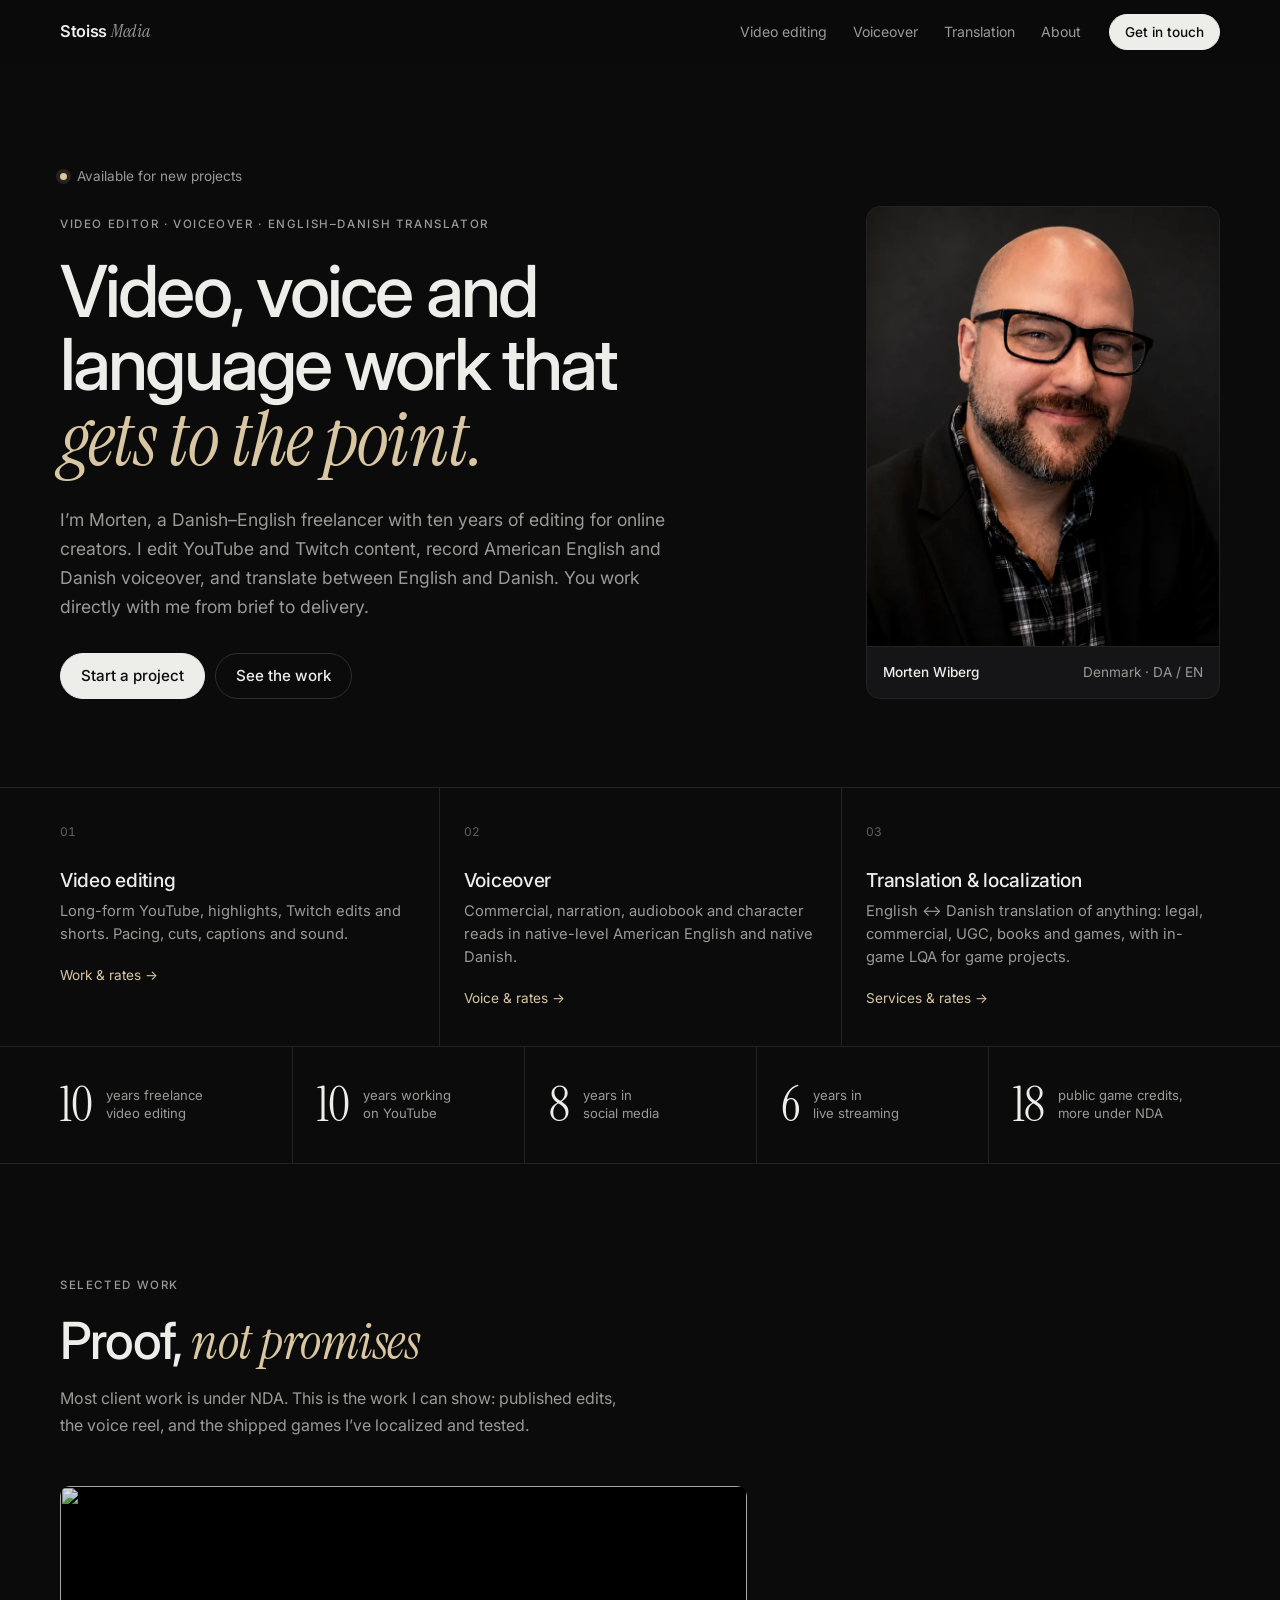
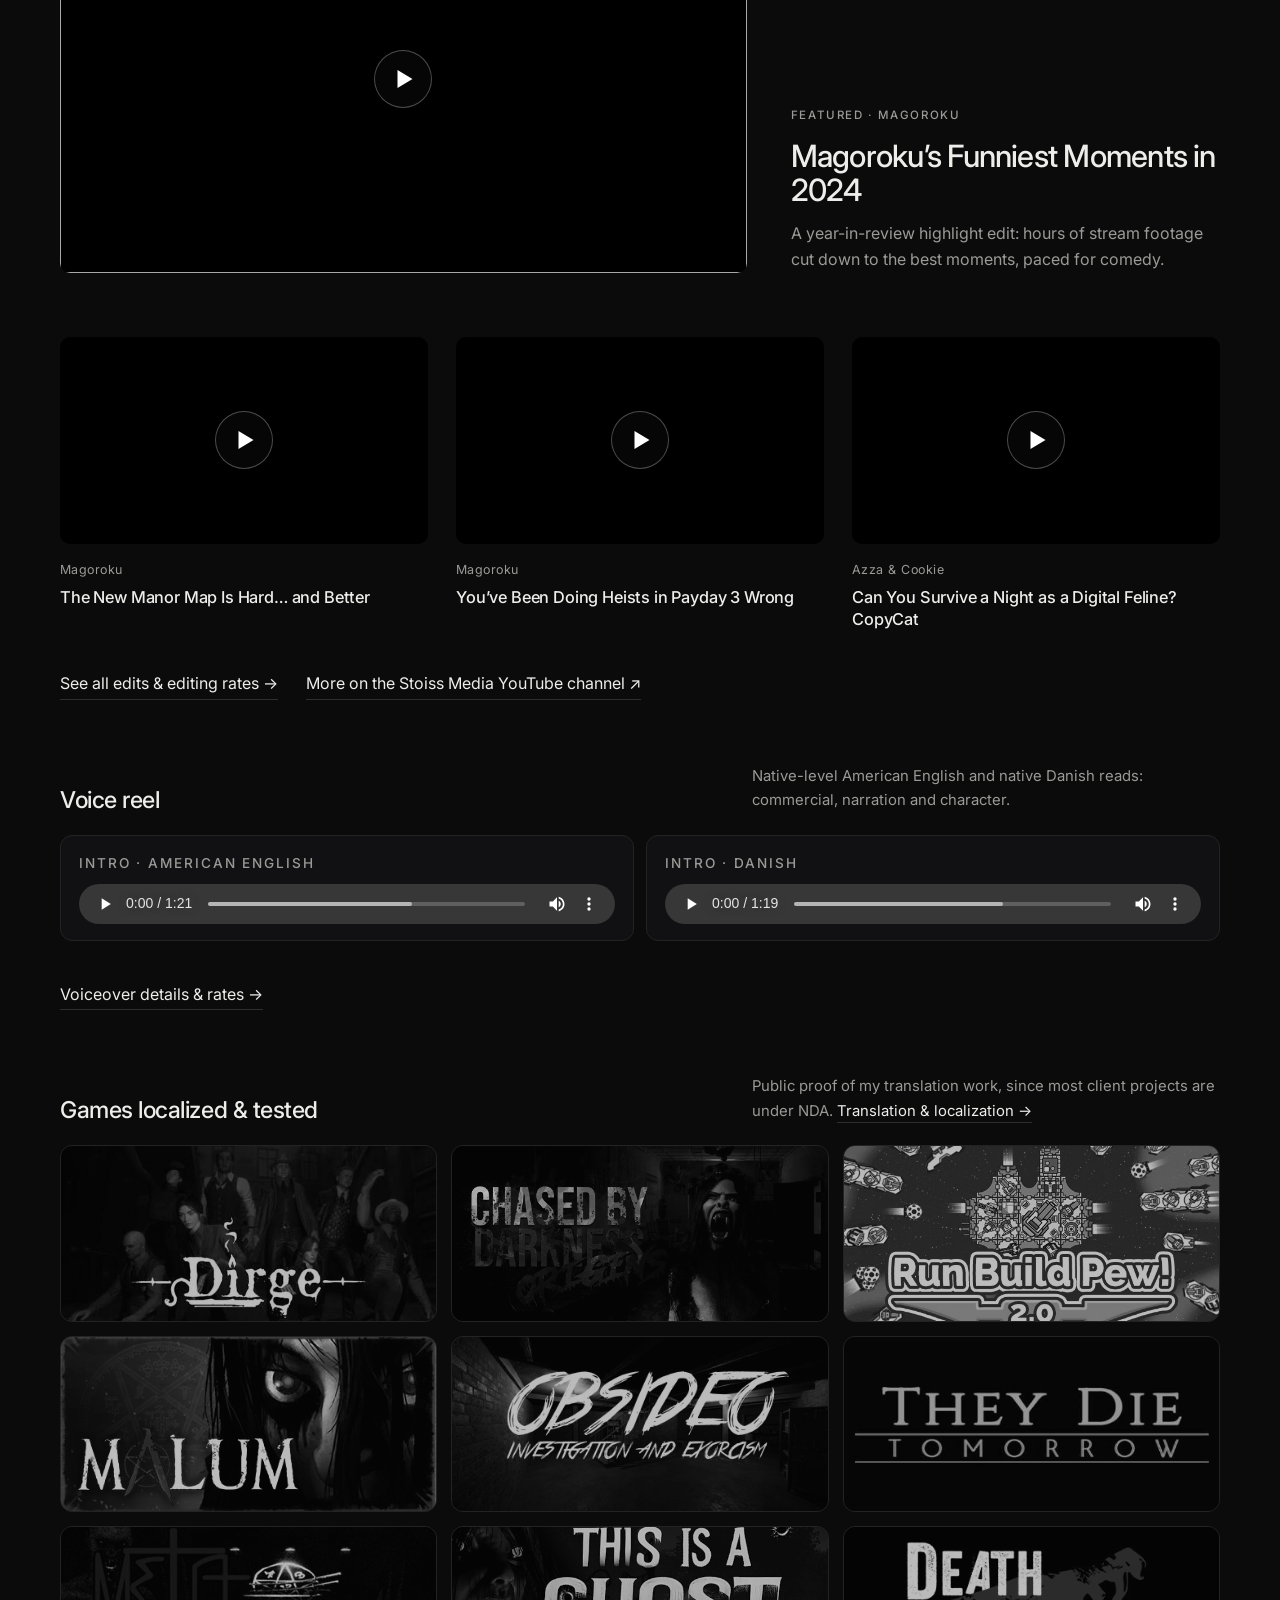
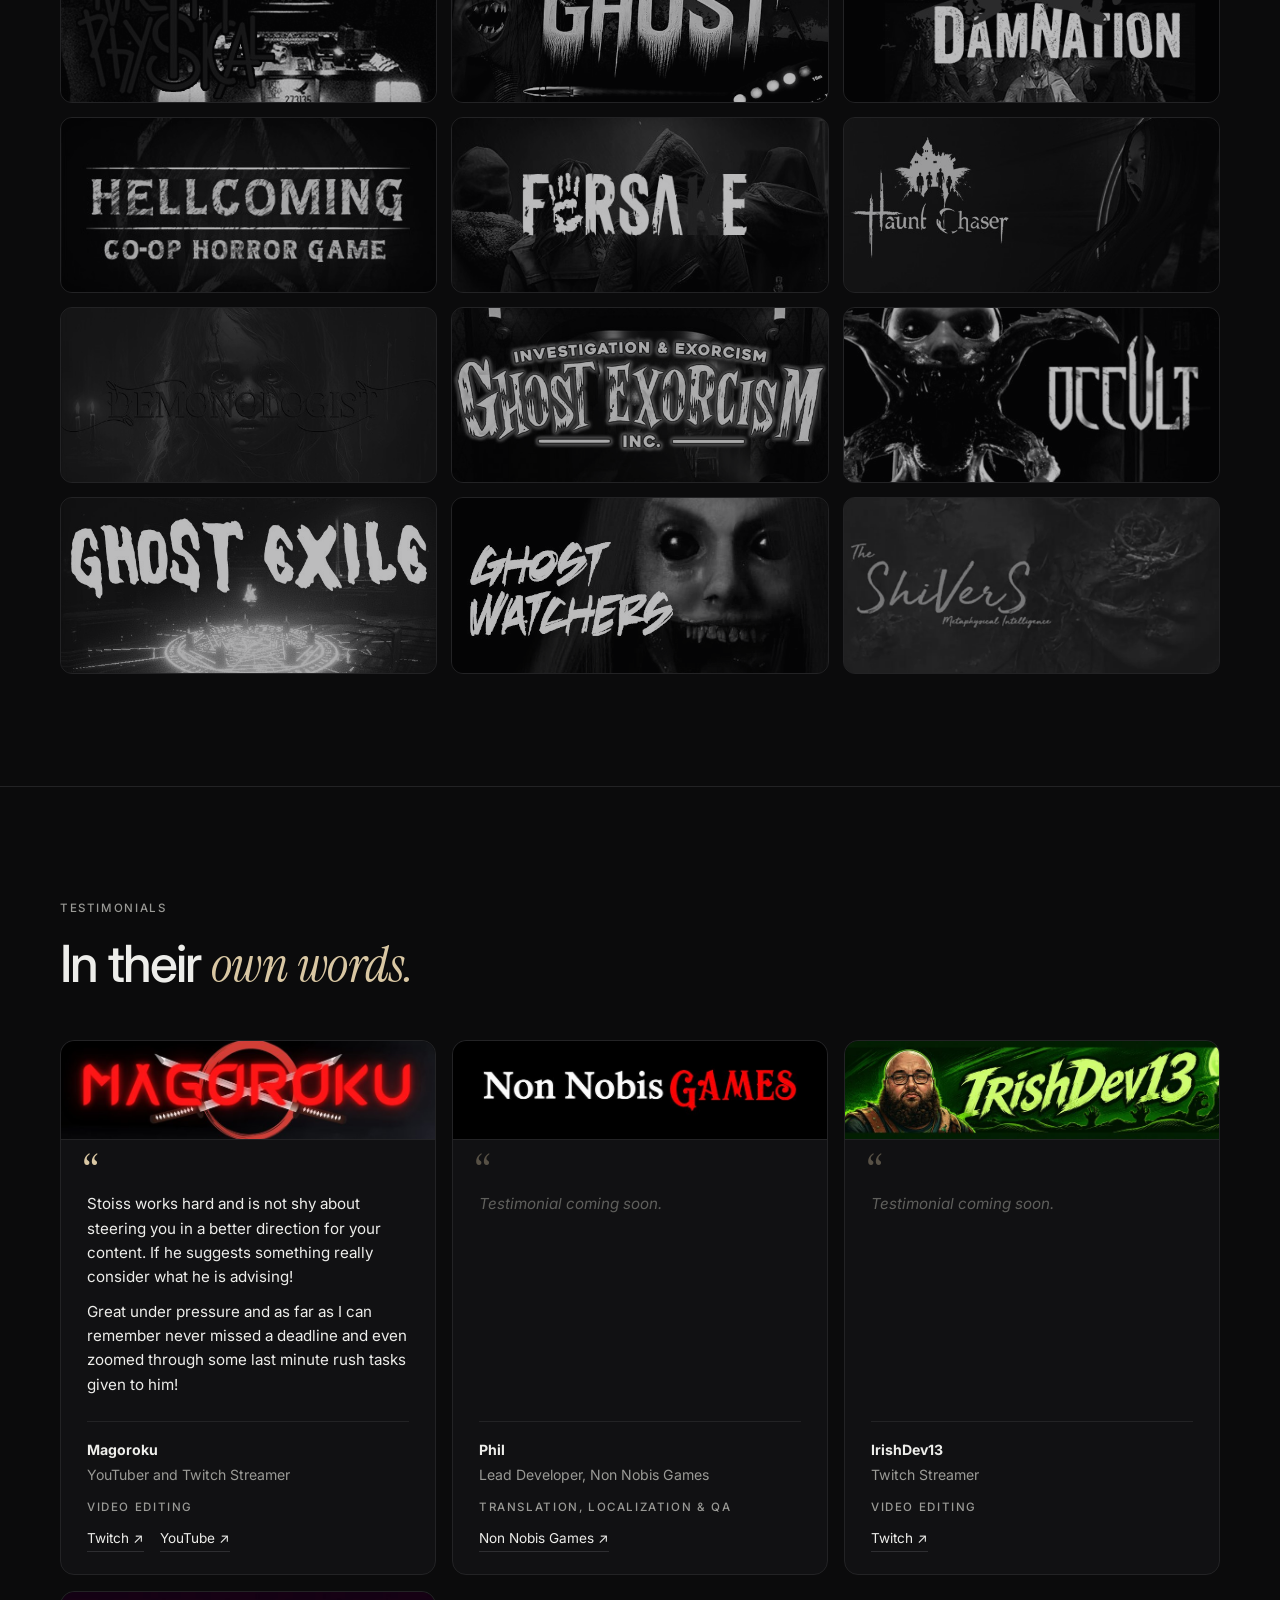
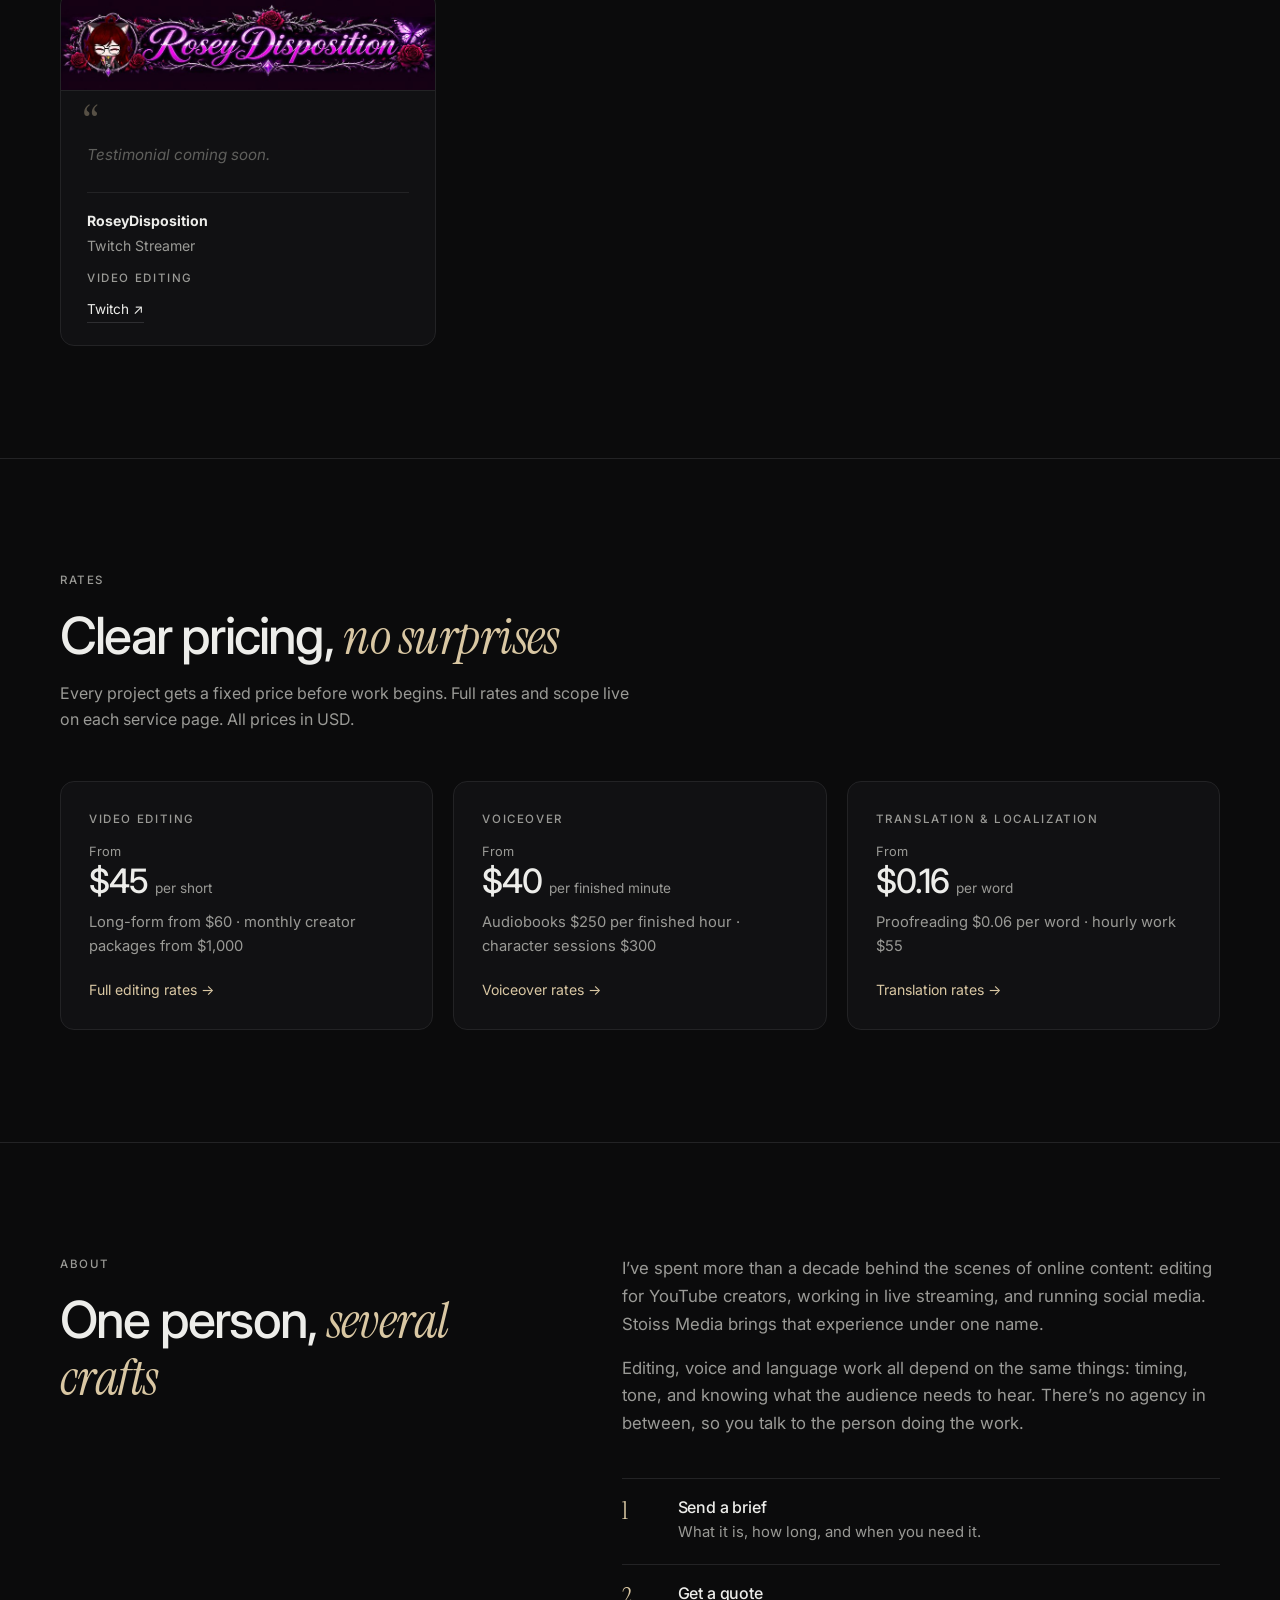
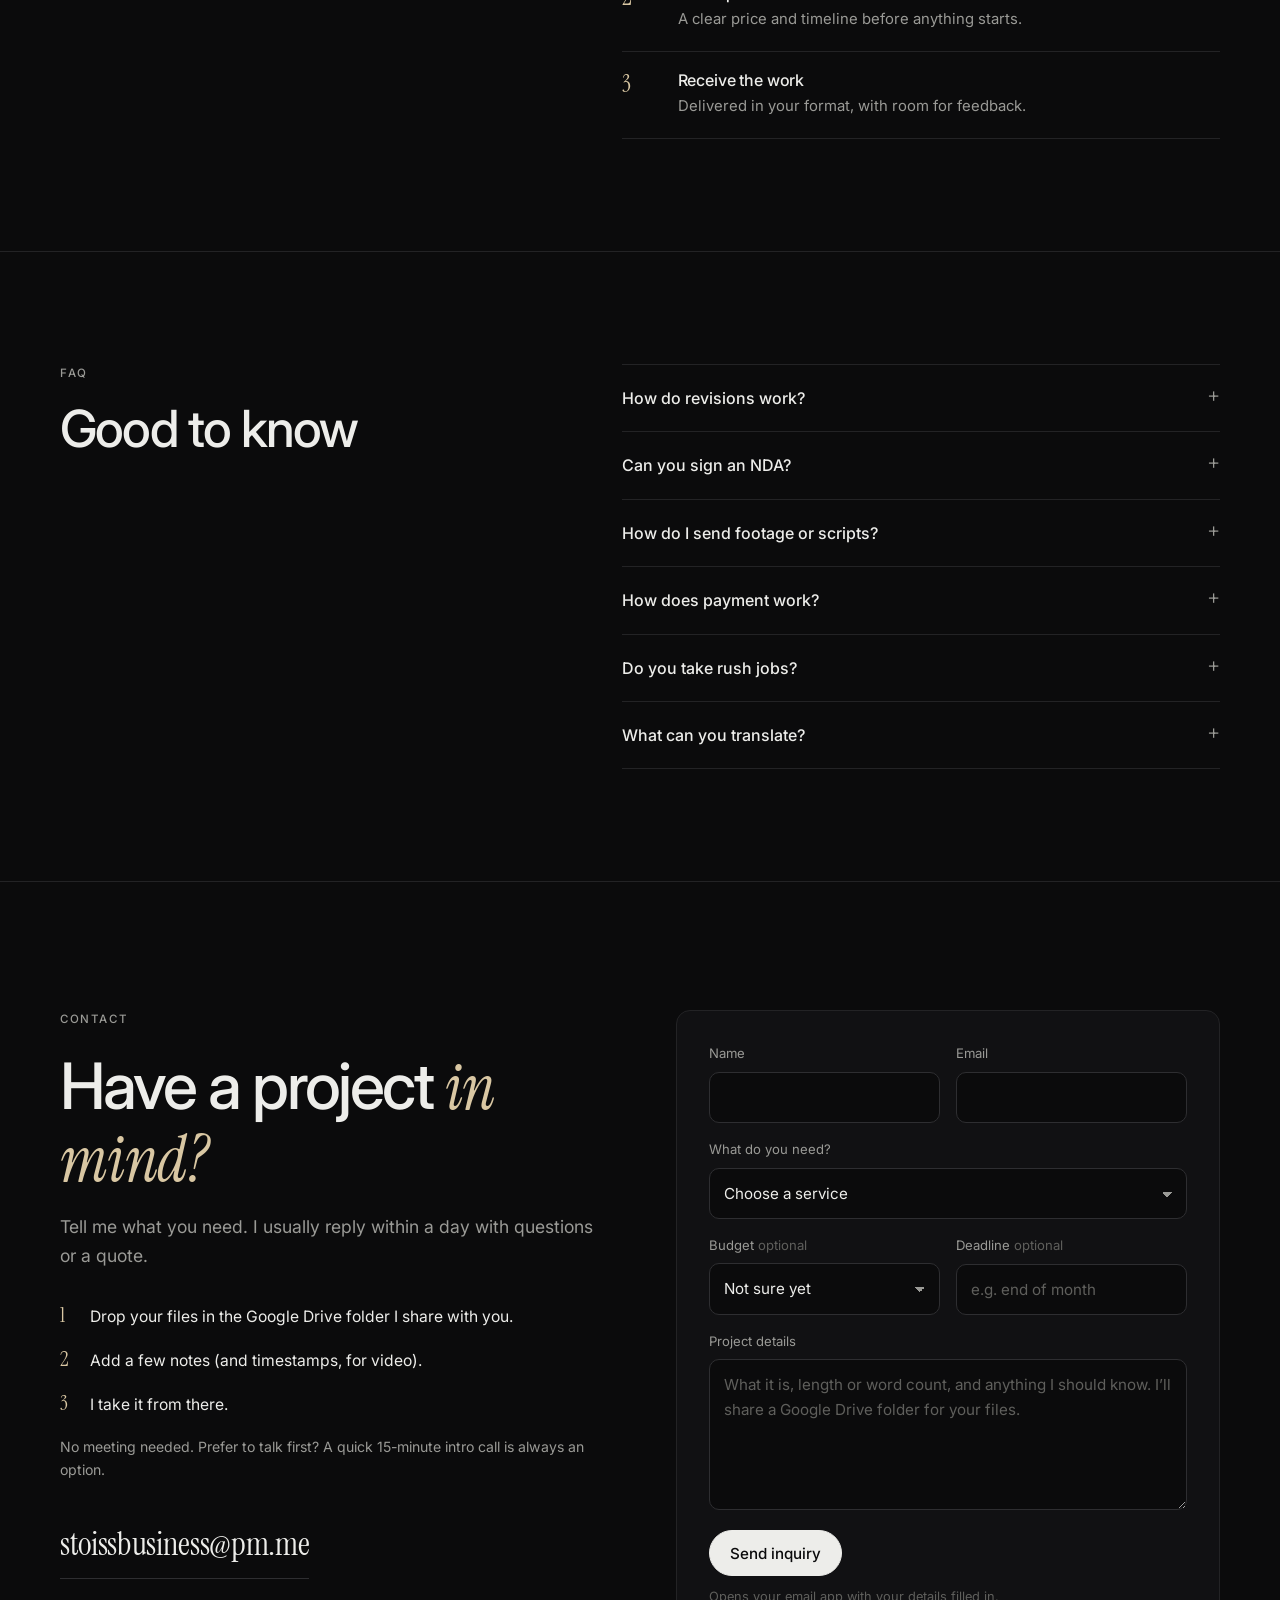
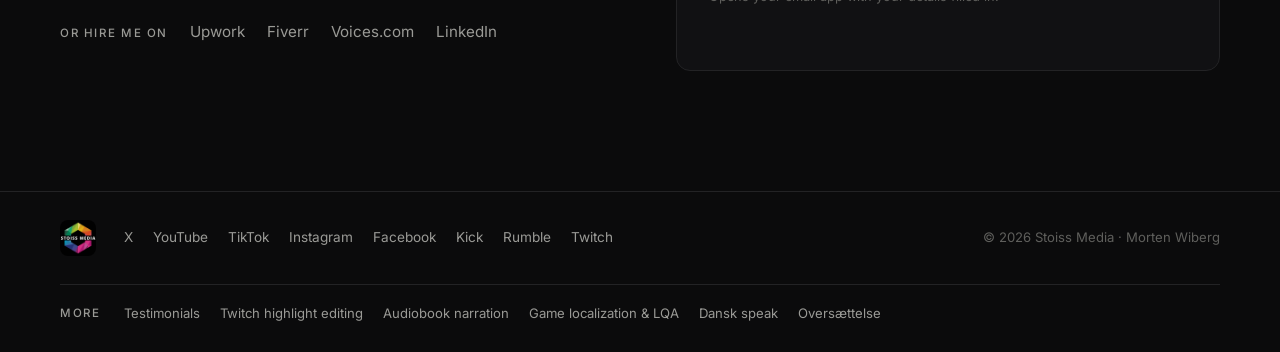
==== commit 2f2a1ae0: "Add files via upload" ====
--- a/index.html
+++ b/index.html
@@ -23,7 +23,7 @@
   <link rel="preconnect" href="https://i.ytimg.com">
   <link href="https://fonts.googleapis.com/css2?family=Inter:wght@400;500;600&family=Instrument+Serif:ital@0;1&display=swap" rel="stylesheet">
   <link rel="preload" as="image" href="assets/headshot.webp">
-  <link rel="stylesheet" href="styles.css?v=48">
+  <link rel="stylesheet" href="styles.css?v=50">
   <script type="application/ld+json">
   {
     "@context": "https://schema.org",
@@ -172,7 +172,7 @@
         <p class="ch">Azza &amp; Cookie</p><h3>Can You Survive a Night as a Digital Feline? CopyCat</h3>
       </li>
     </ul>
-    <p class="see-all"><a class="link" href="video-editing.html">See all edits &amp; editing rates →</a></p>
+    <p class="see-all"><a class="link" href="video-editing.html">See all edits &amp; editing rates →</a><a class="link" href="https://www.youtube.com/@StoissMedia" target="_blank" rel="noopener">More on the Stoiss Media YouTube channel ↗</a></p>
 
     <div class="sub-head">
       <h3>Voice reel</h3>
--- a/styles.css
+++ b/styles.css
@@ -507,3 +507,13 @@
 .role-past .label{margin-right:12px}
 @media (max-width:1000px){.shorts{grid-template-columns:repeat(3,1fr)}}
 @media (max-width:720px){.shorts{grid-template-columns:repeat(2,1fr);gap:24px 12px}}
+
+/* v49: TikTok click-to-play */
+.tt{position:relative;display:block;width:100%;padding:0;border:0;cursor:pointer;aspect-ratio:9/16;overflow:hidden;border-radius:10px;color:var(--text);
+  background:radial-gradient(90% 60% at 20% 15%,rgba(37,244,238,.18),transparent 60%),radial-gradient(90% 60% at 85% 85%,rgba(254,44,85,.2),transparent 60%),#0d0d0f}
+.tt-badge{position:absolute;left:12px;top:12px;padding:4px 10px;border-radius:999px;background:#000;border:1px solid rgba(255,255,255,.2);font-size:.72rem;font-weight:600;letter-spacing:.04em}
+.tt:hover .play{background:rgba(11,11,12,.85);transform:translate(-50%,-50%) scale(1.06)}
+.card .ch .link{font-size:inherit}
+
+/* v50 */
+.see-all{display:flex;flex-wrap:wrap;gap:10px 28px}
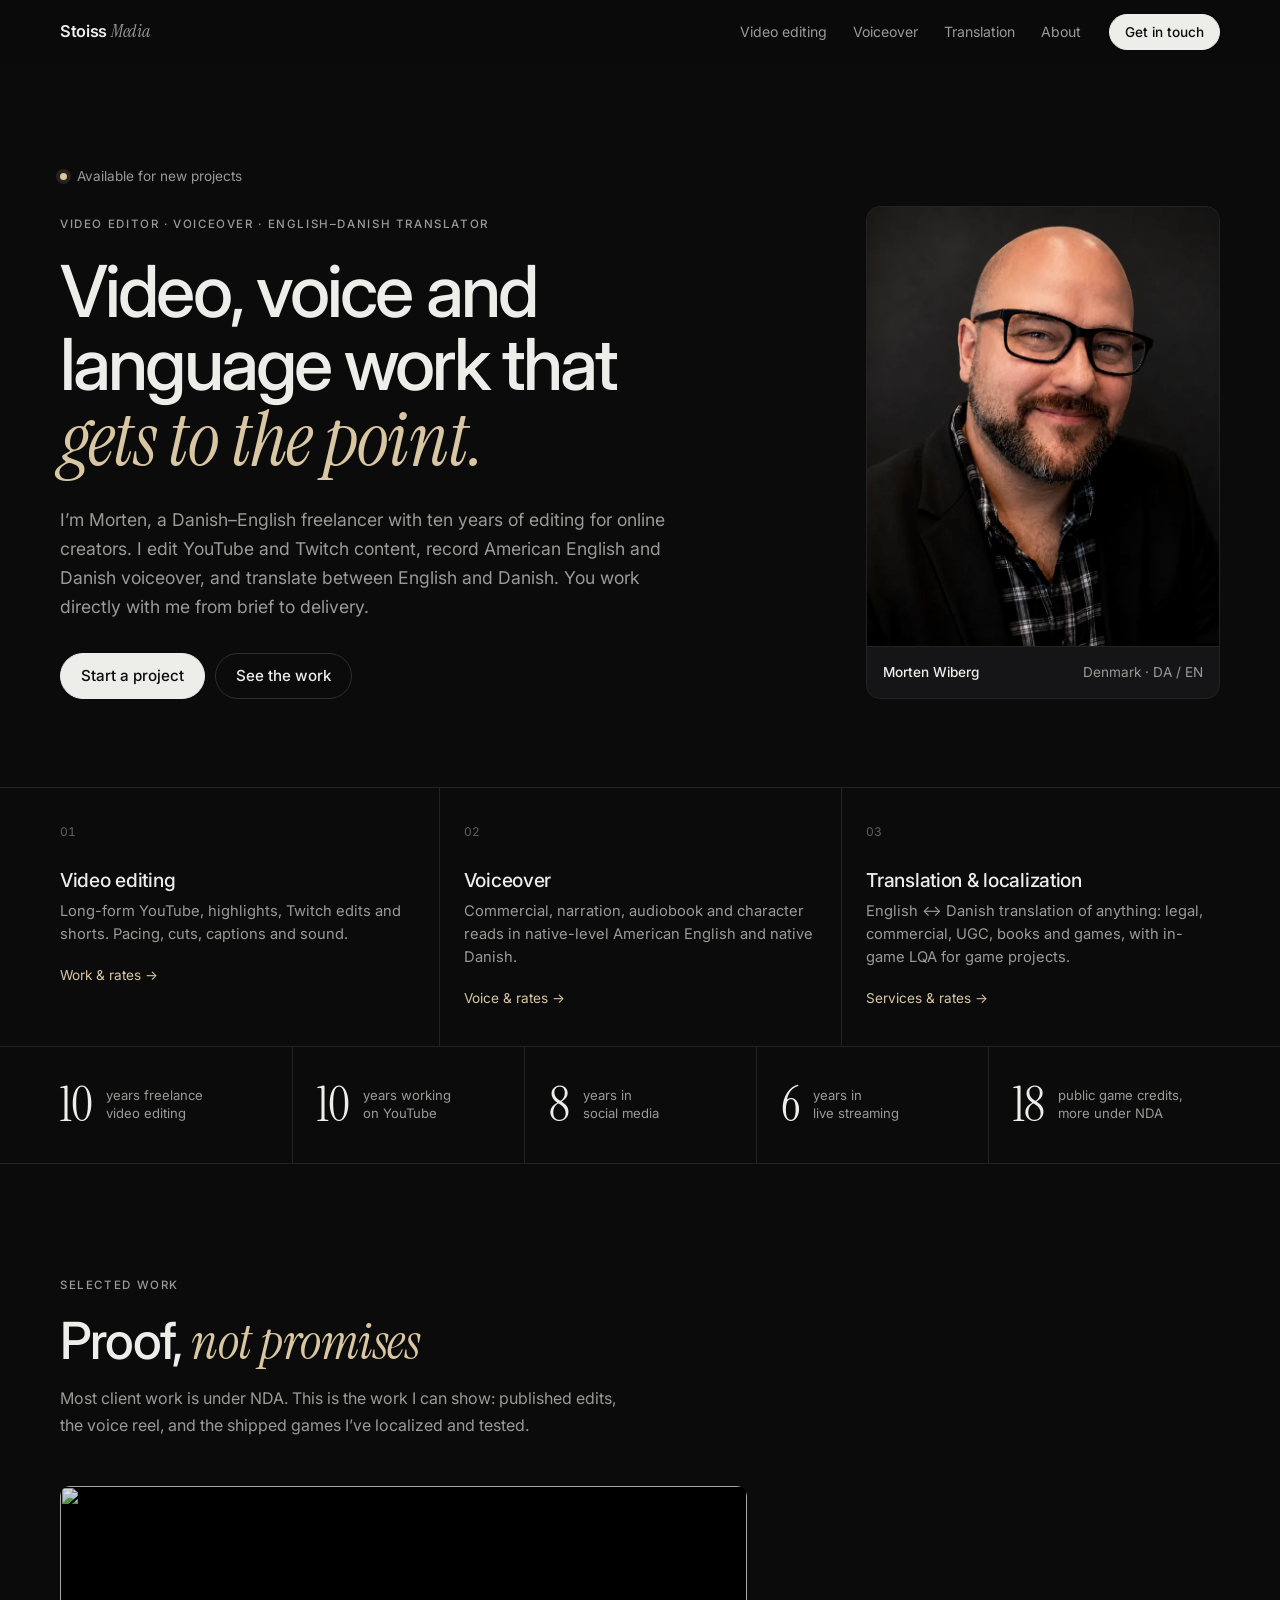
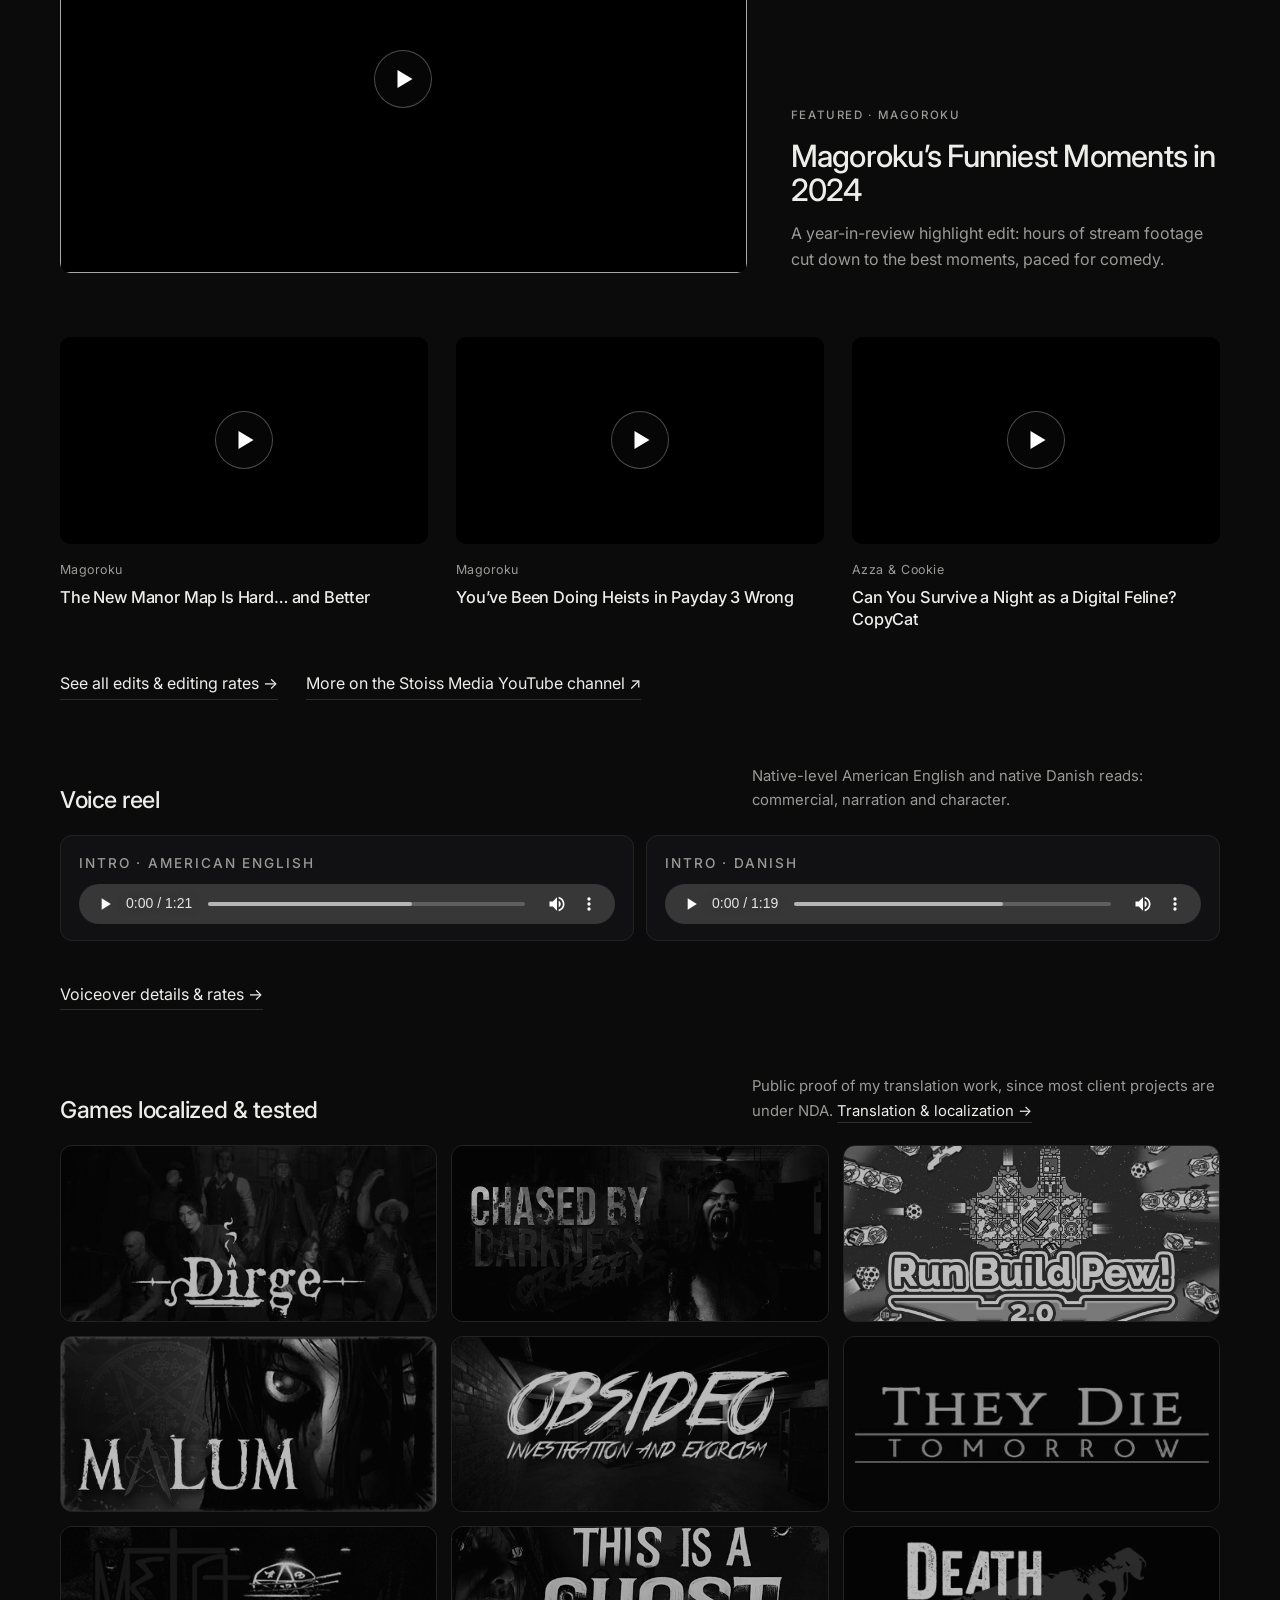
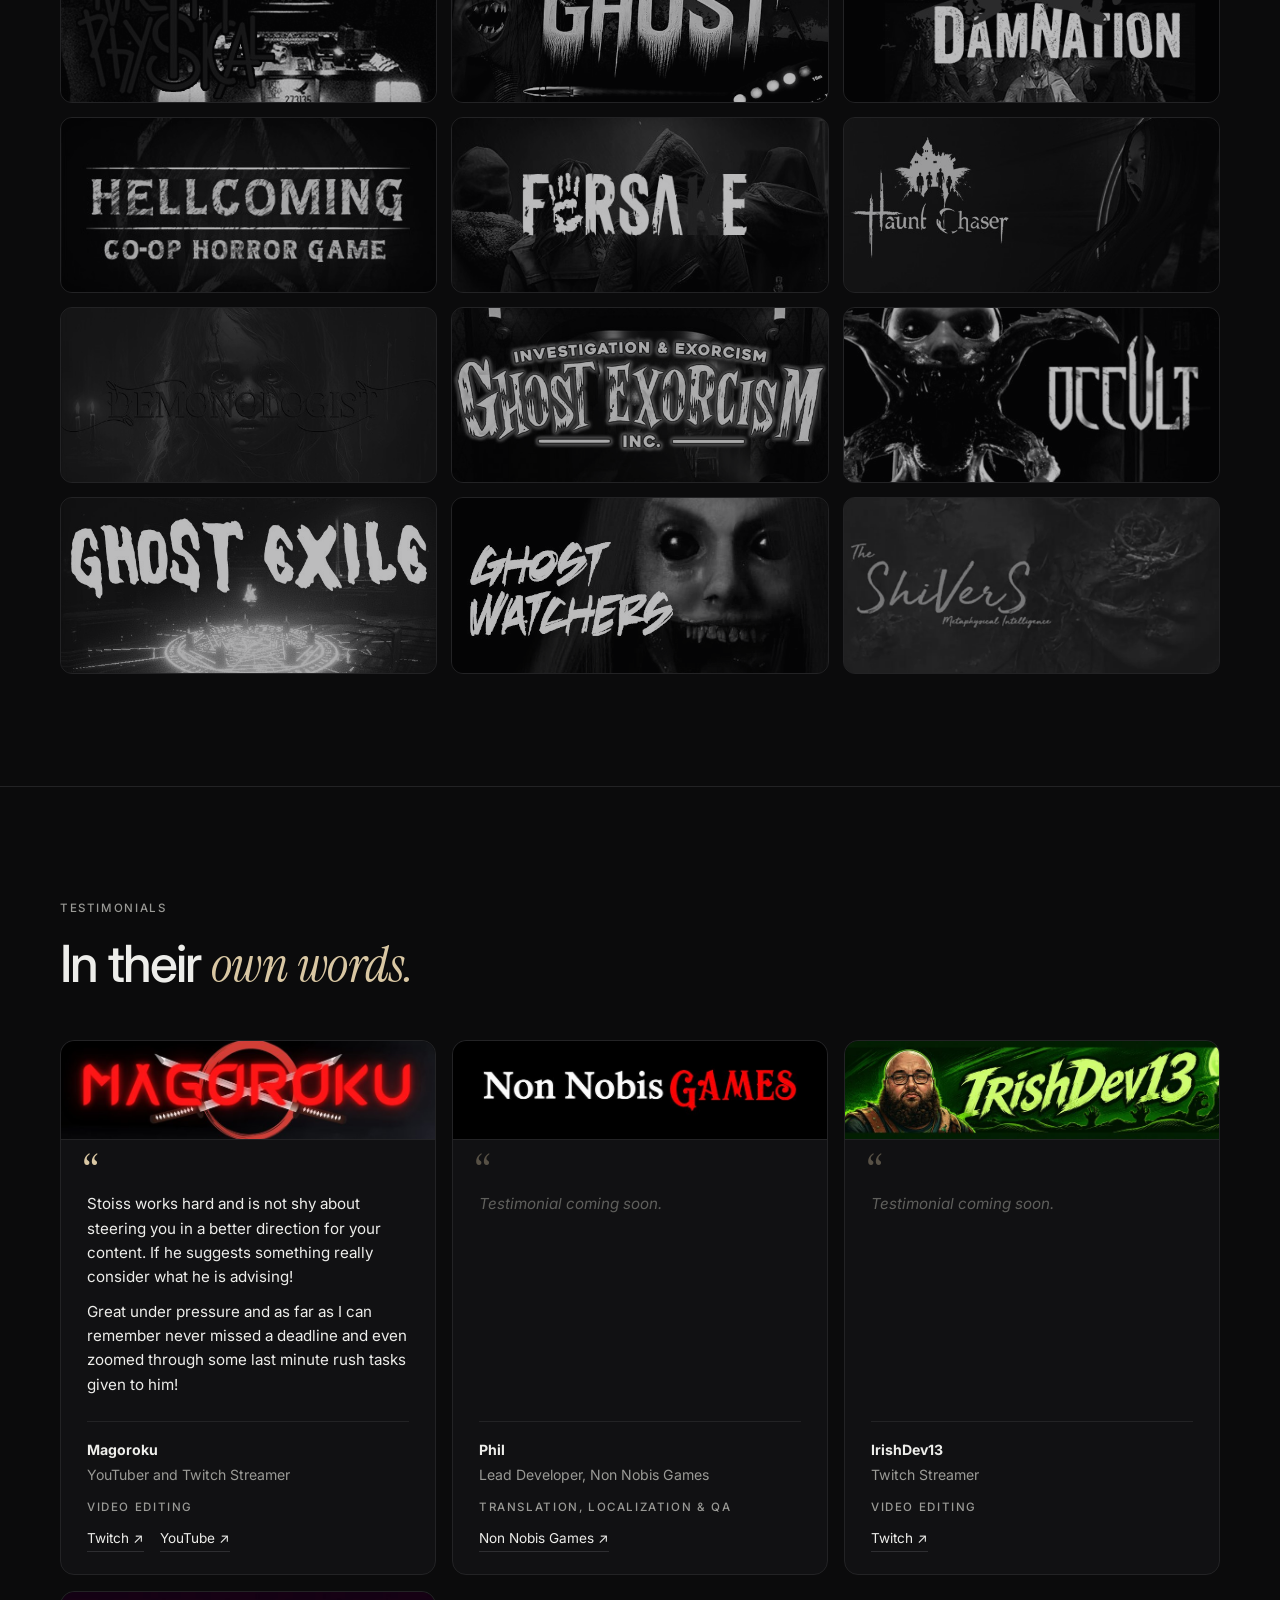
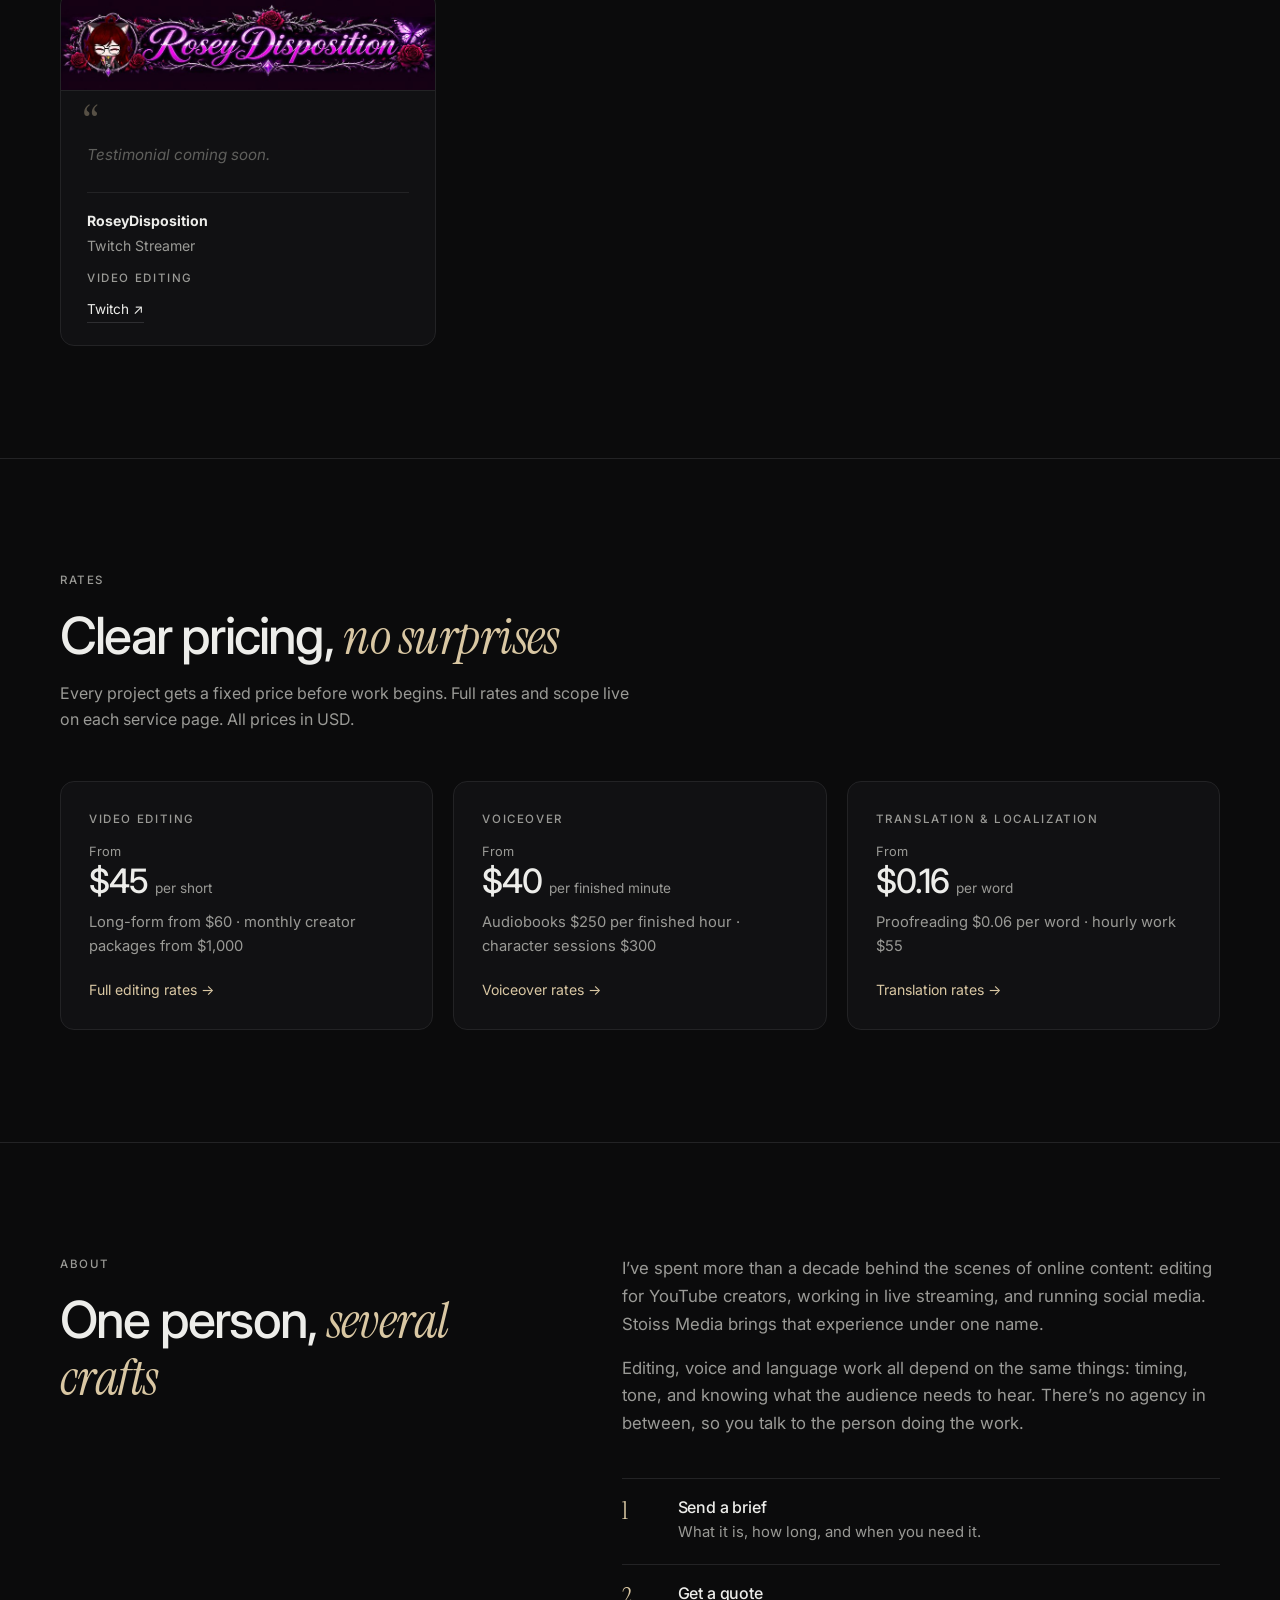
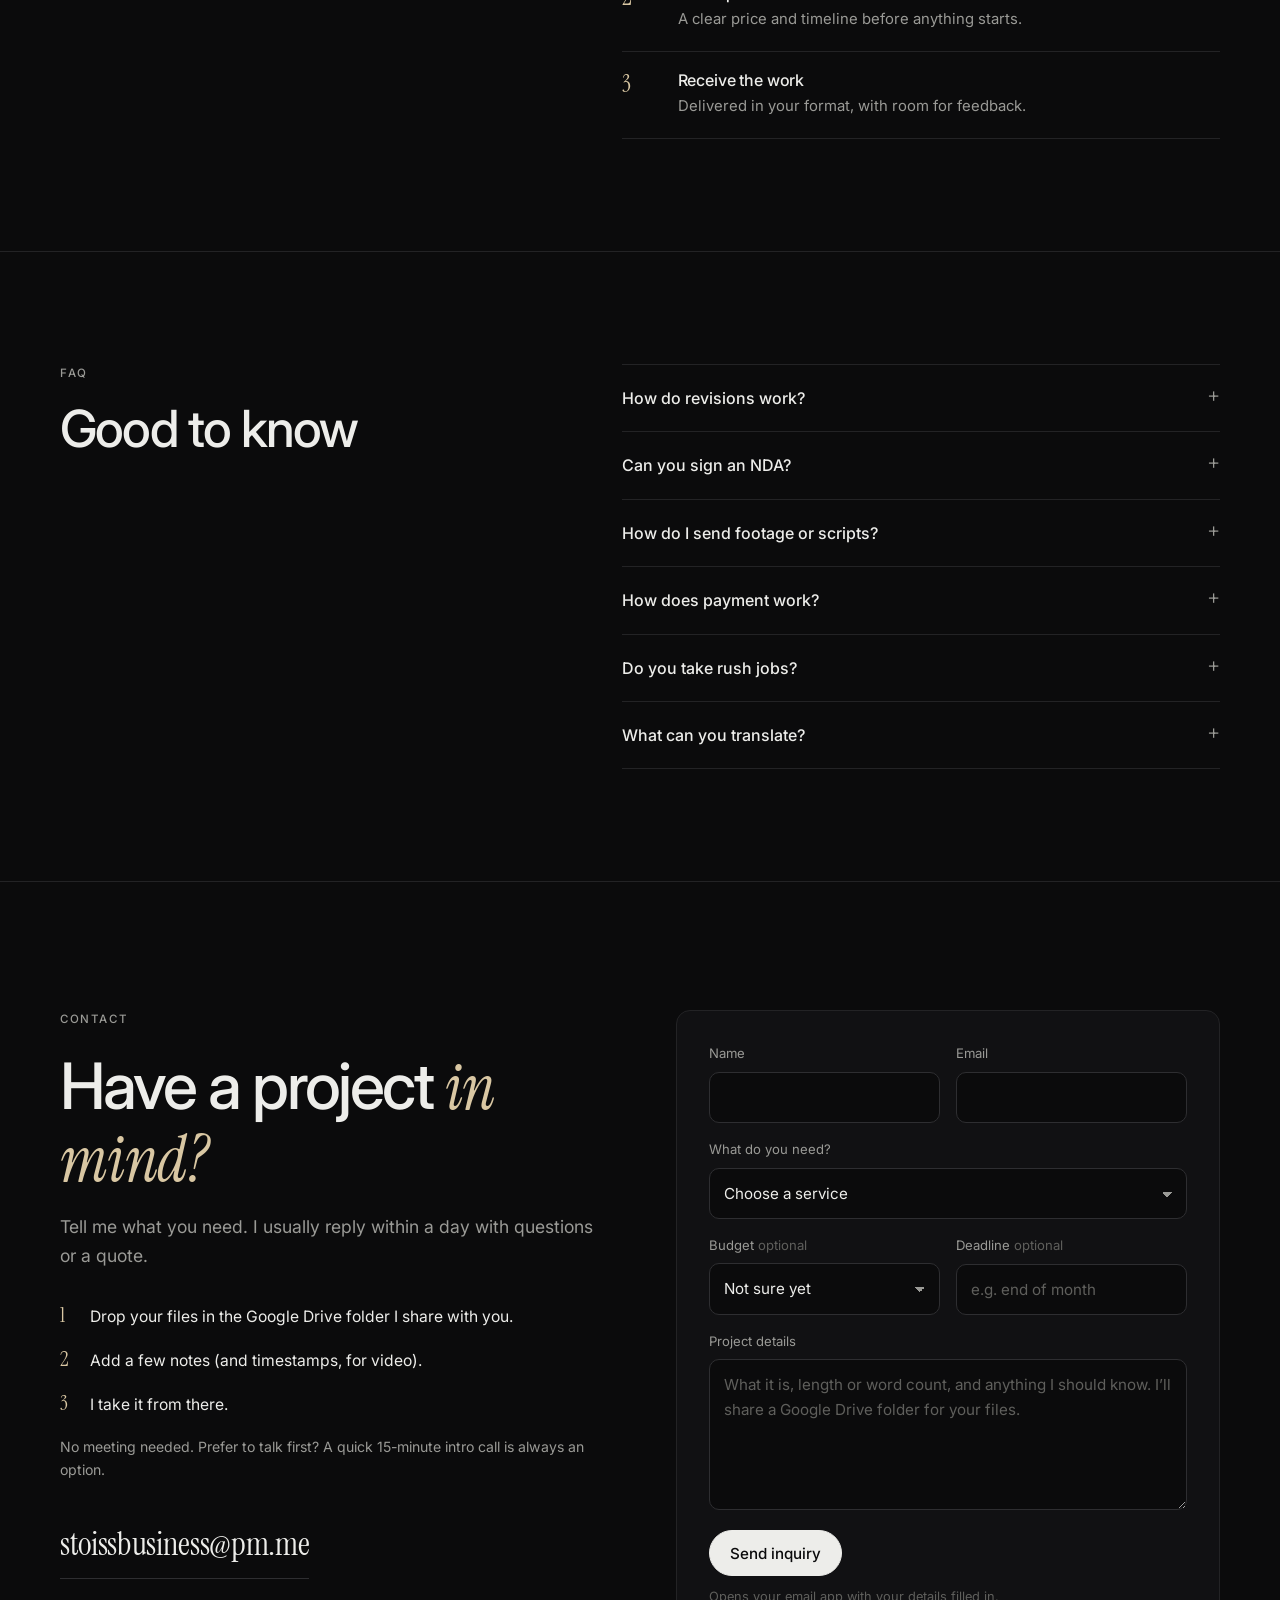
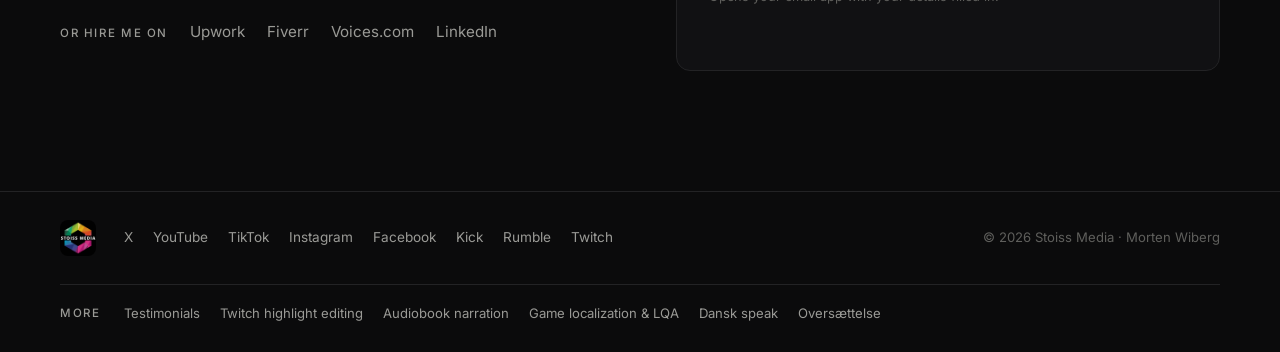
==== commit ebccc59a: "Add files via upload" ====
--- a/index.html
+++ b/index.html
@@ -23,7 +23,7 @@
   <link rel="preconnect" href="https://i.ytimg.com">
   <link href="https://fonts.googleapis.com/css2?family=Inter:wght@400;500;600&family=Instrument+Serif:ital@0;1&display=swap" rel="stylesheet">
   <link rel="preload" as="image" href="assets/headshot.webp">
-  <link rel="stylesheet" href="styles.css?v=50">
+  <link rel="stylesheet" href="styles.css?v=51">
   <script type="application/ld+json">
   {
     "@context": "https://schema.org",
--- a/styles.css
+++ b/styles.css
@@ -517,3 +517,5 @@
 
 /* v50 */
 .see-all{display:flex;flex-wrap:wrap;gap:10px 28px}
+.tt-out{position:absolute;left:0;right:0;bottom:16px;text-align:center;font-size:.82rem;color:var(--muted)}
+a.tt:hover .tt-out{color:var(--text)}
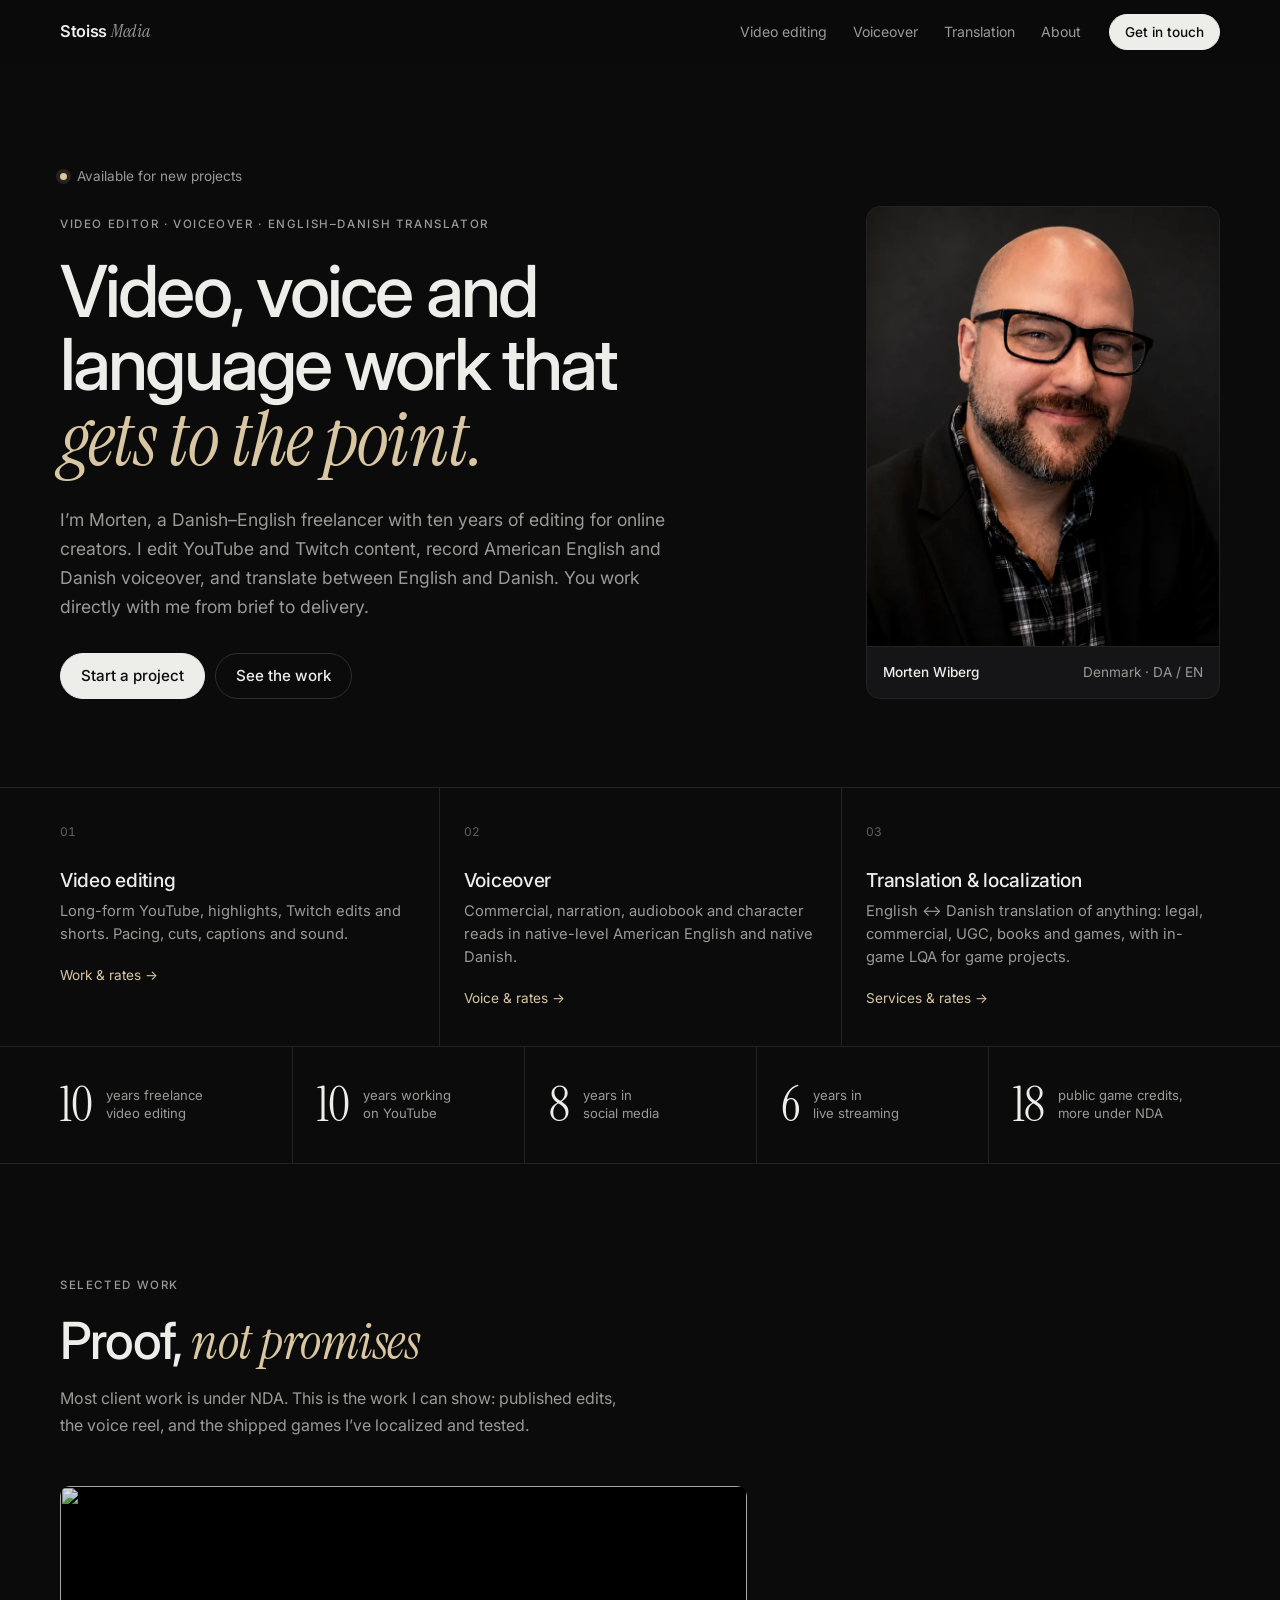
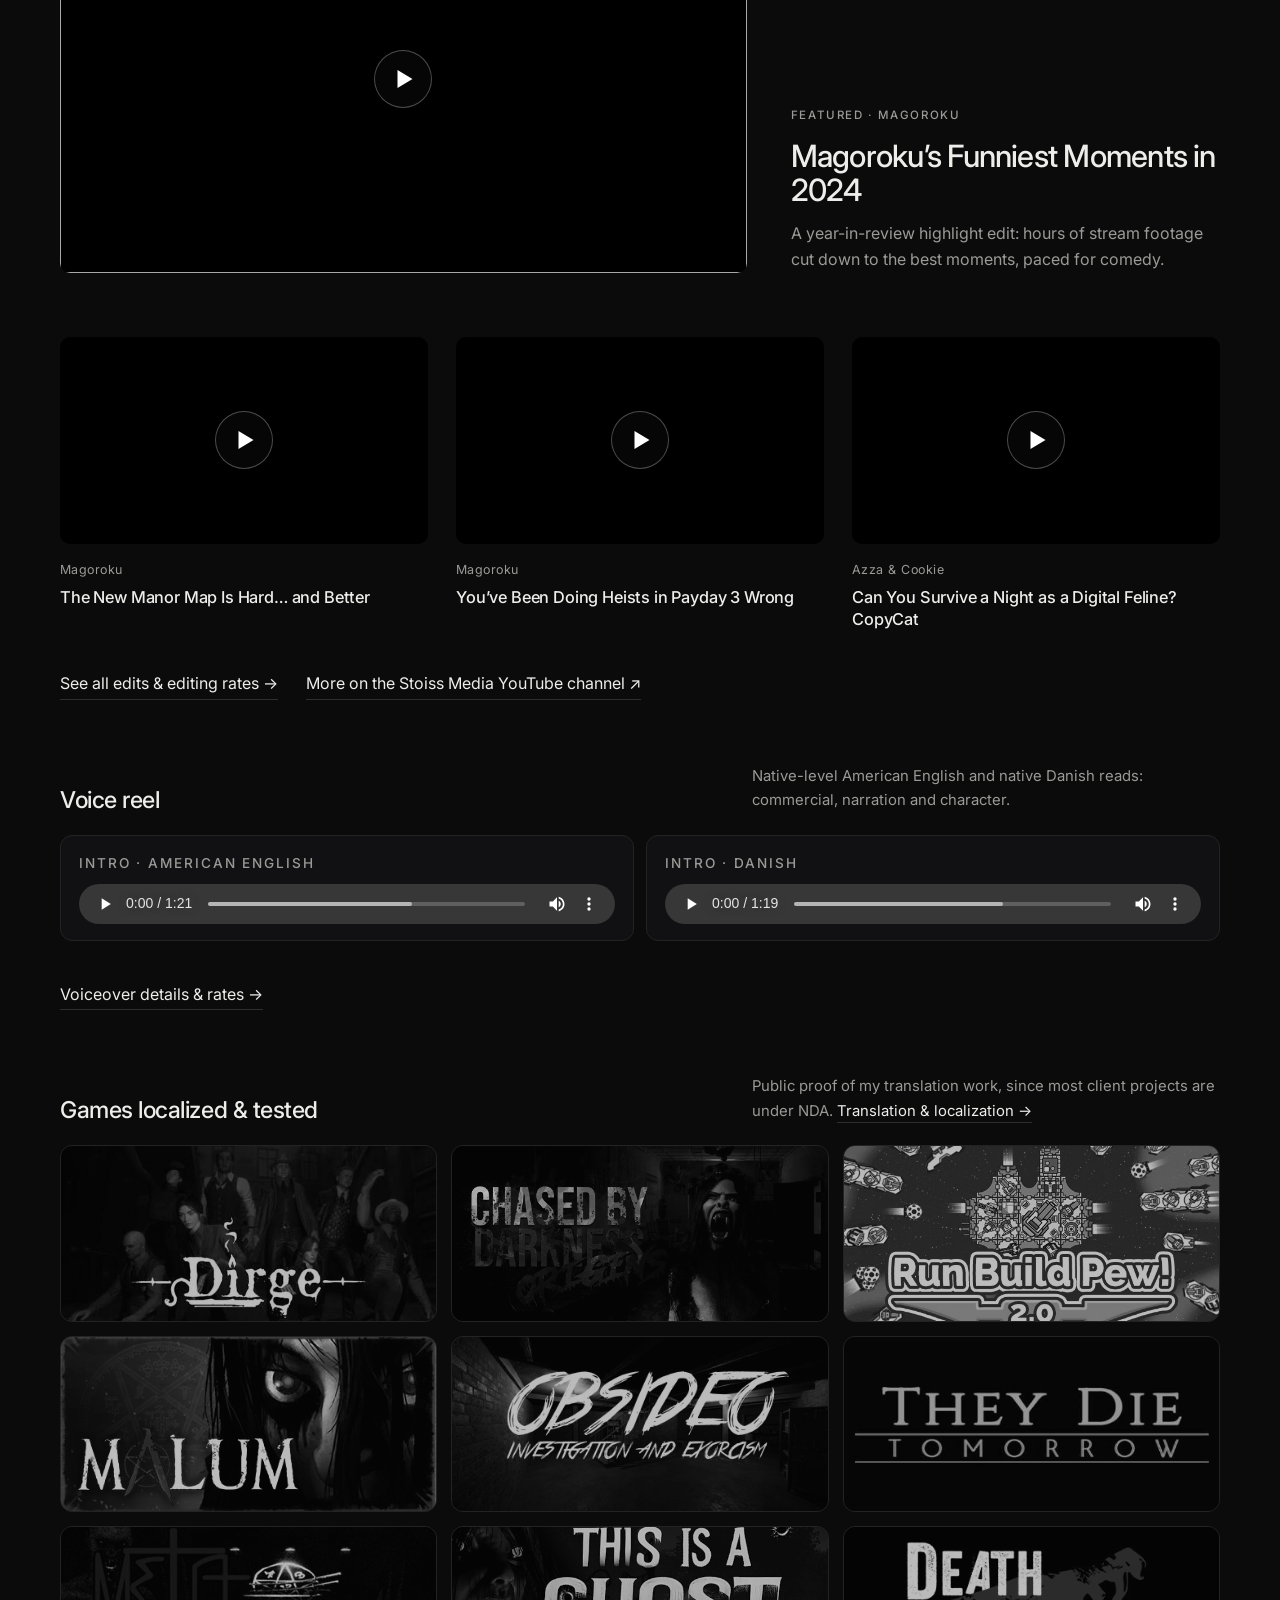
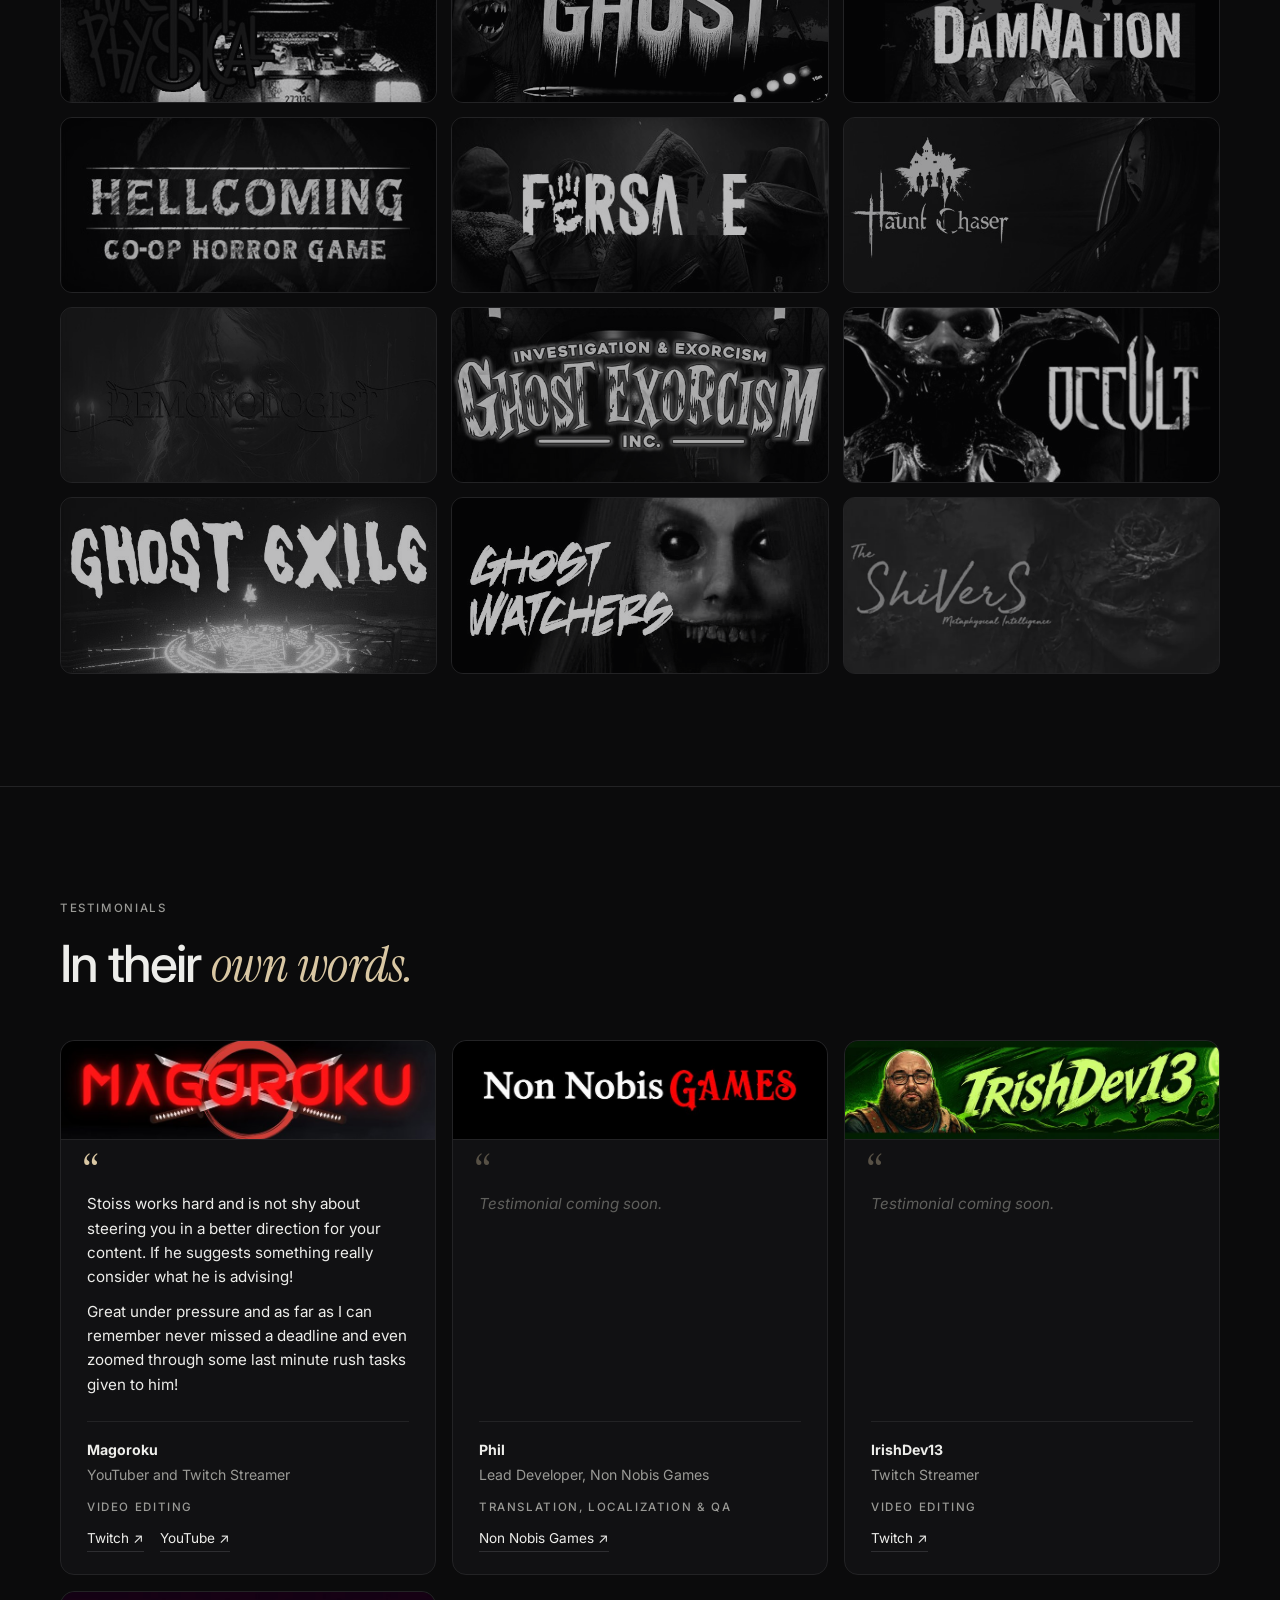
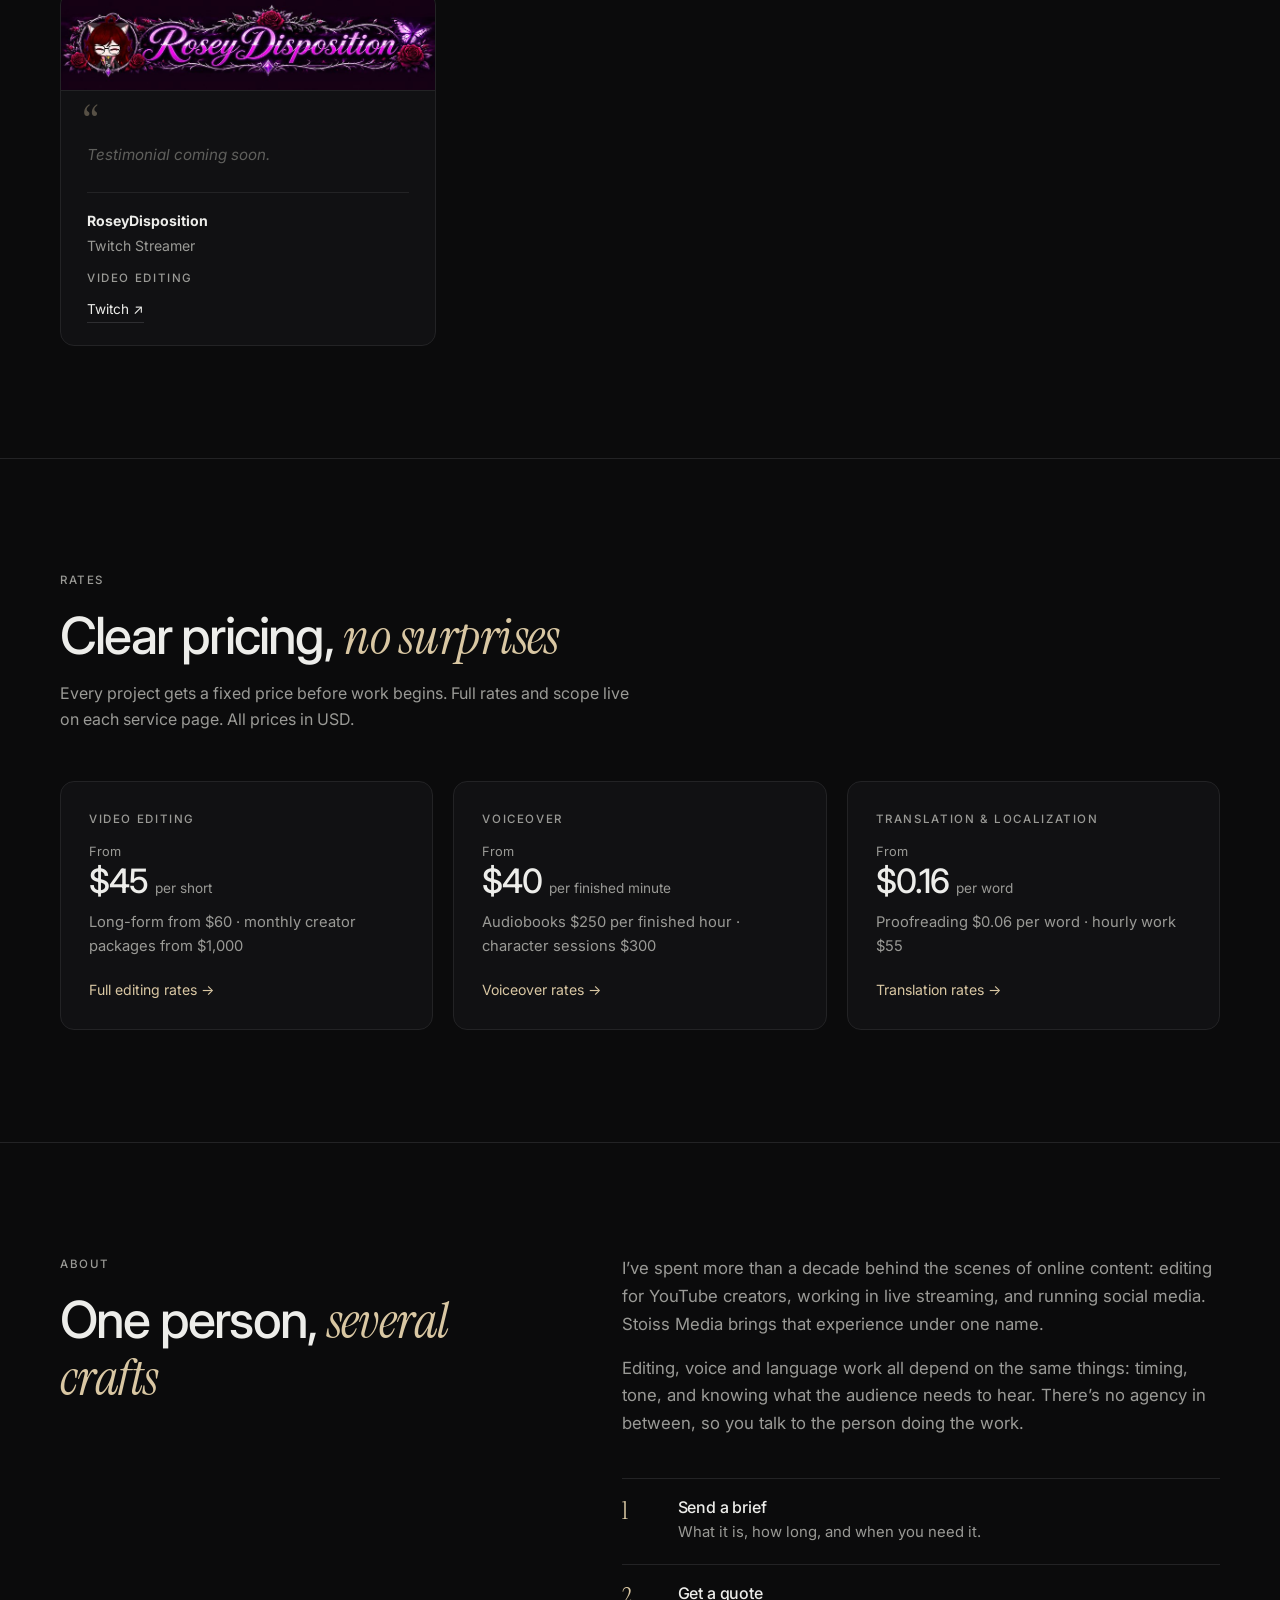
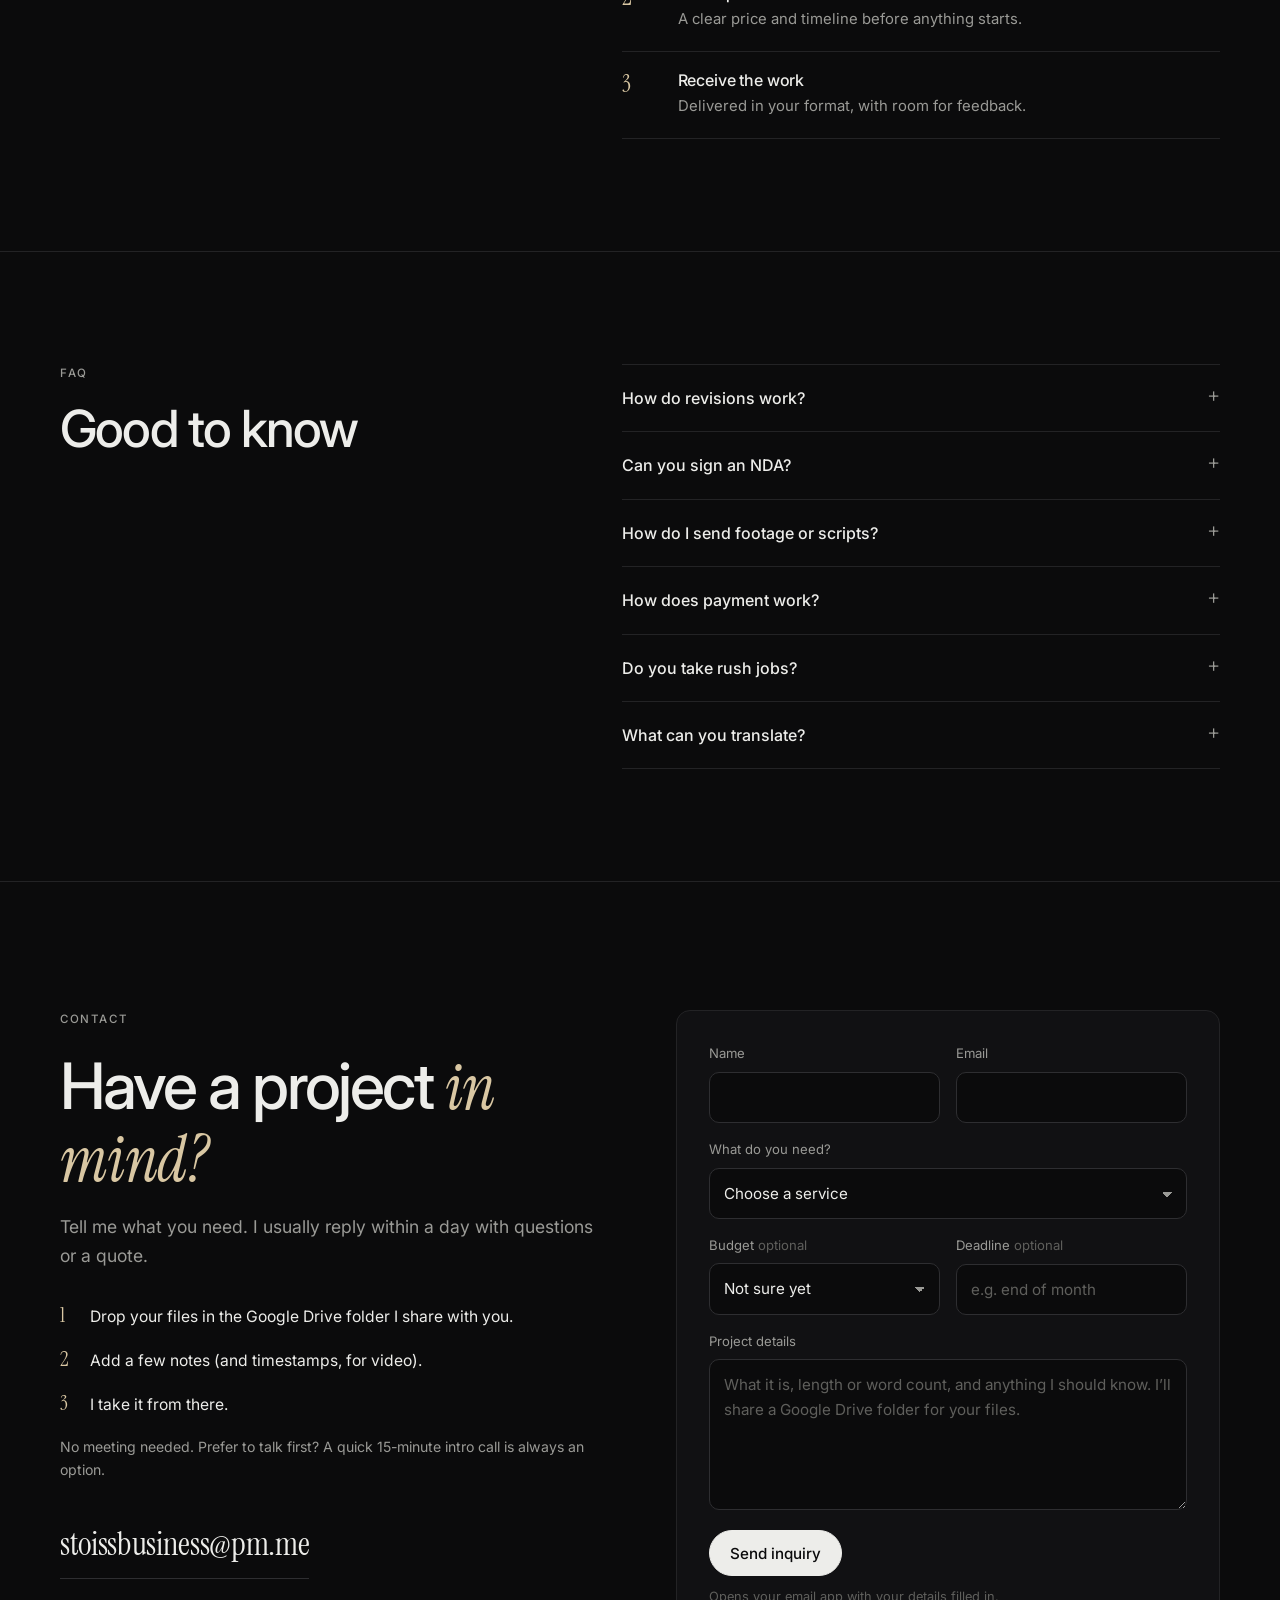
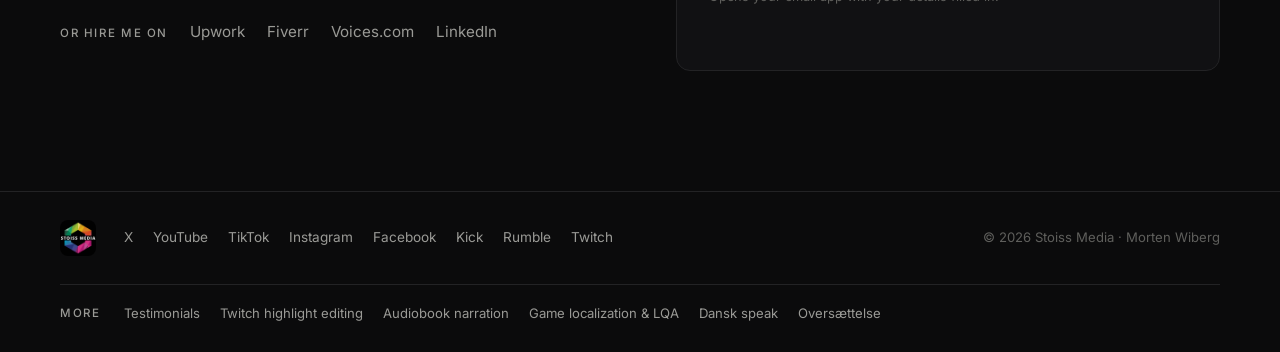
==== commit 3715ed23: "Add files via upload" ====
--- a/index.html
+++ b/index.html
@@ -23,7 +23,7 @@
   <link rel="preconnect" href="https://i.ytimg.com">
   <link href="https://fonts.googleapis.com/css2?family=Inter:wght@400;500;600&family=Instrument+Serif:ital@0;1&display=swap" rel="stylesheet">
   <link rel="preload" as="image" href="assets/headshot.webp">
-  <link rel="stylesheet" href="styles.css?v=51">
+  <link rel="stylesheet" href="styles.css?v=53">
   <script type="application/ld+json">
   {
     "@context": "https://schema.org",
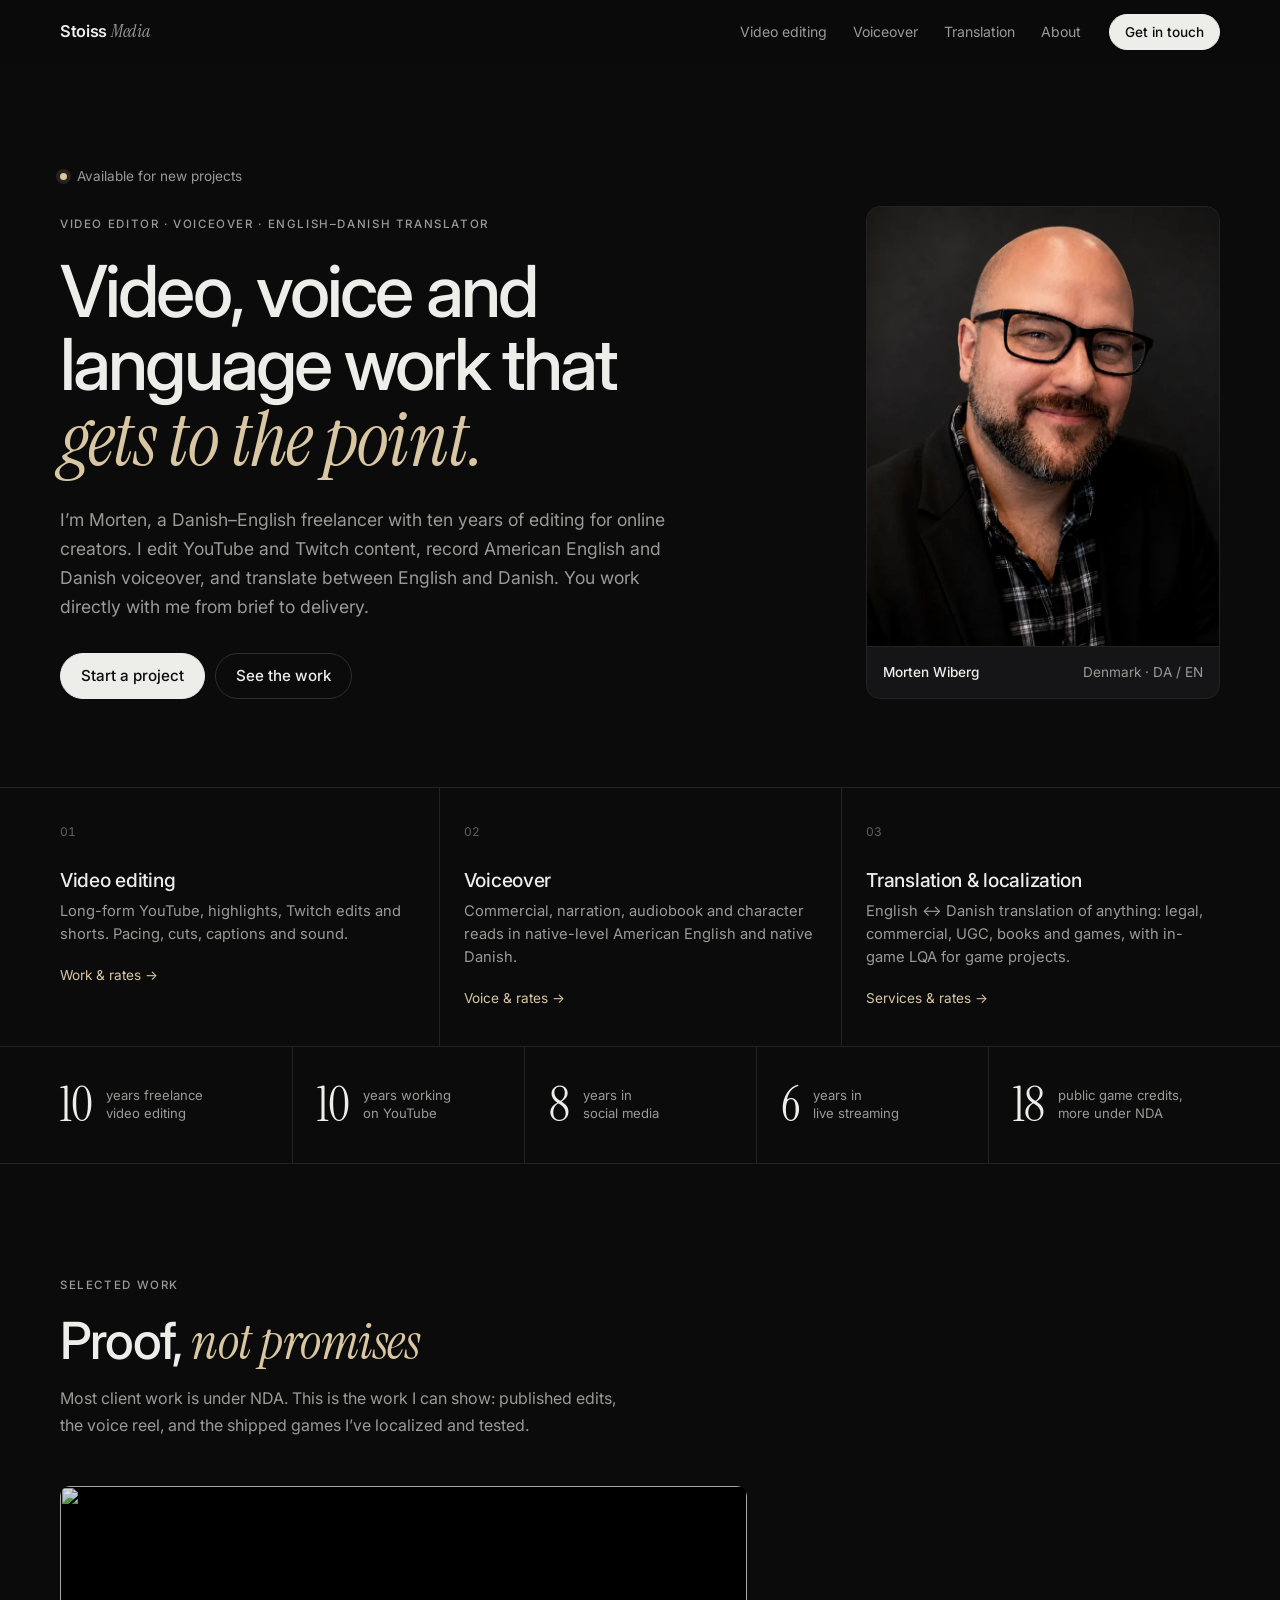
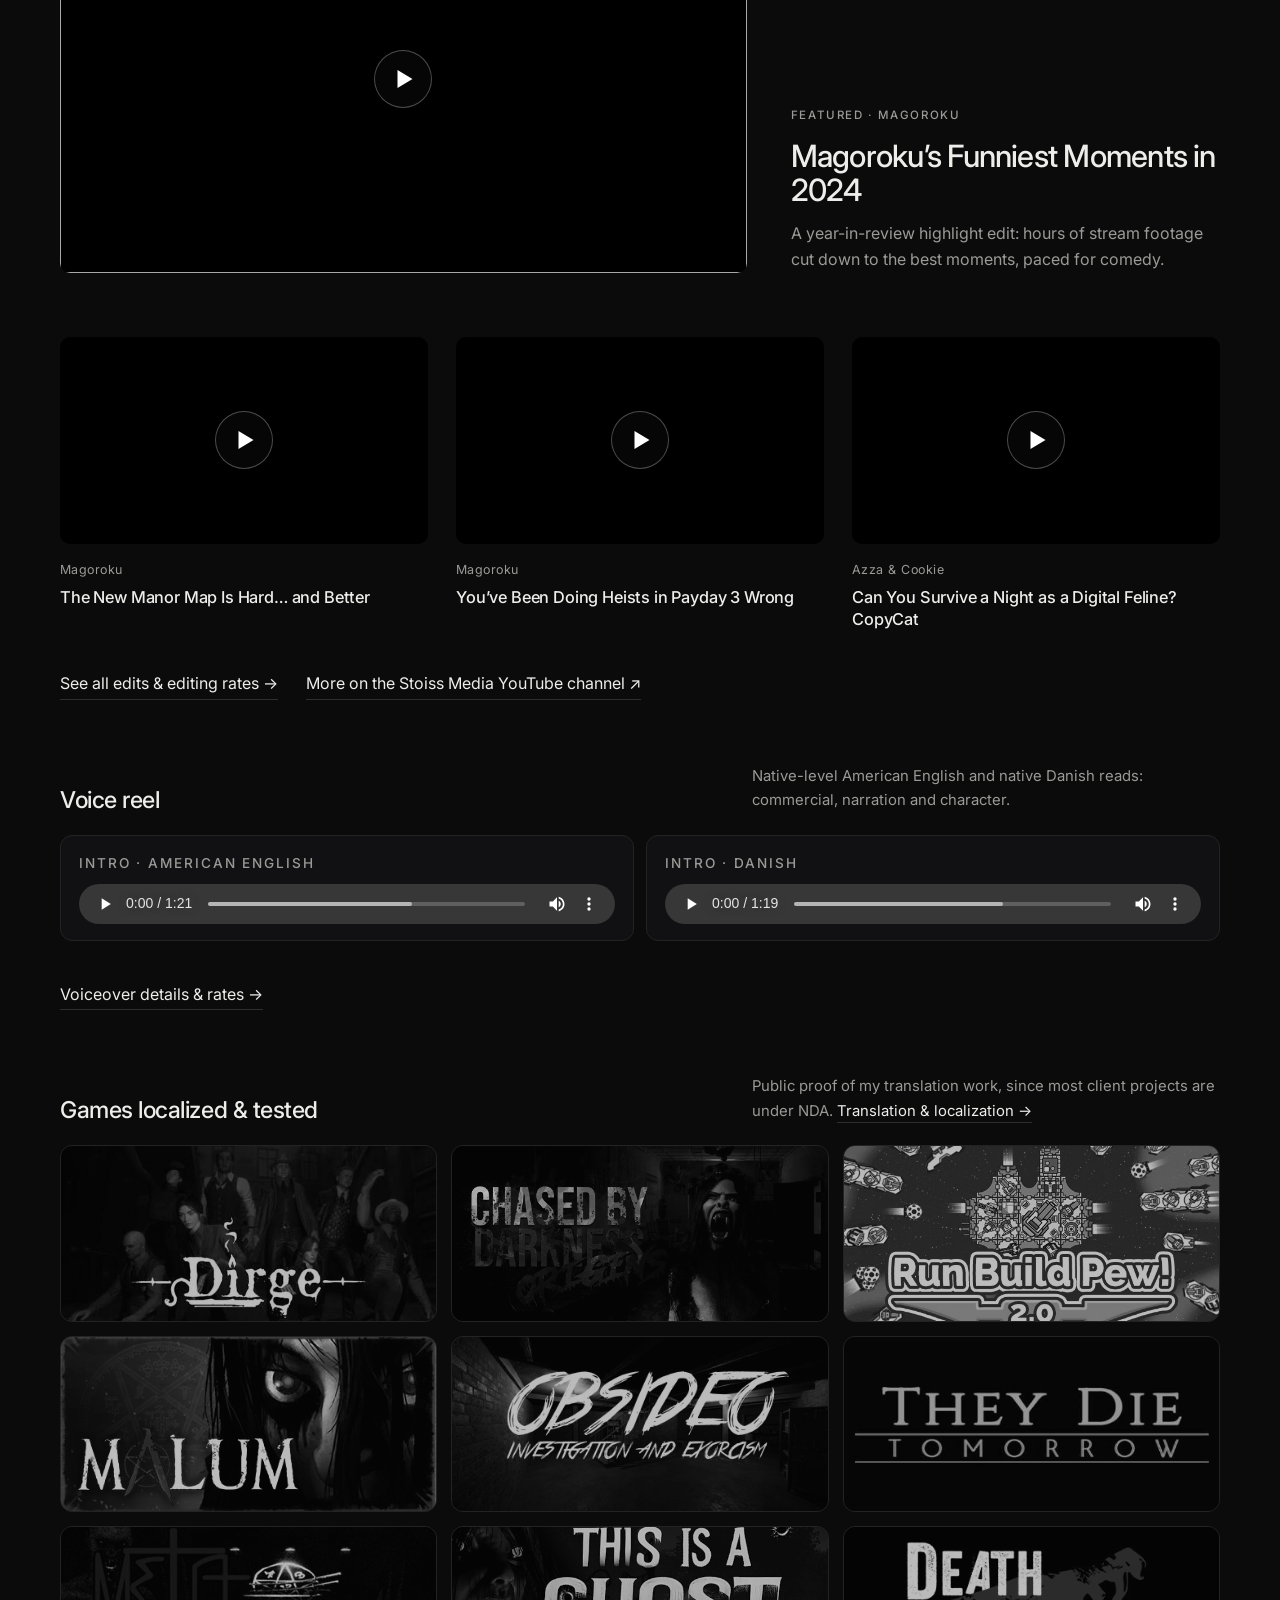
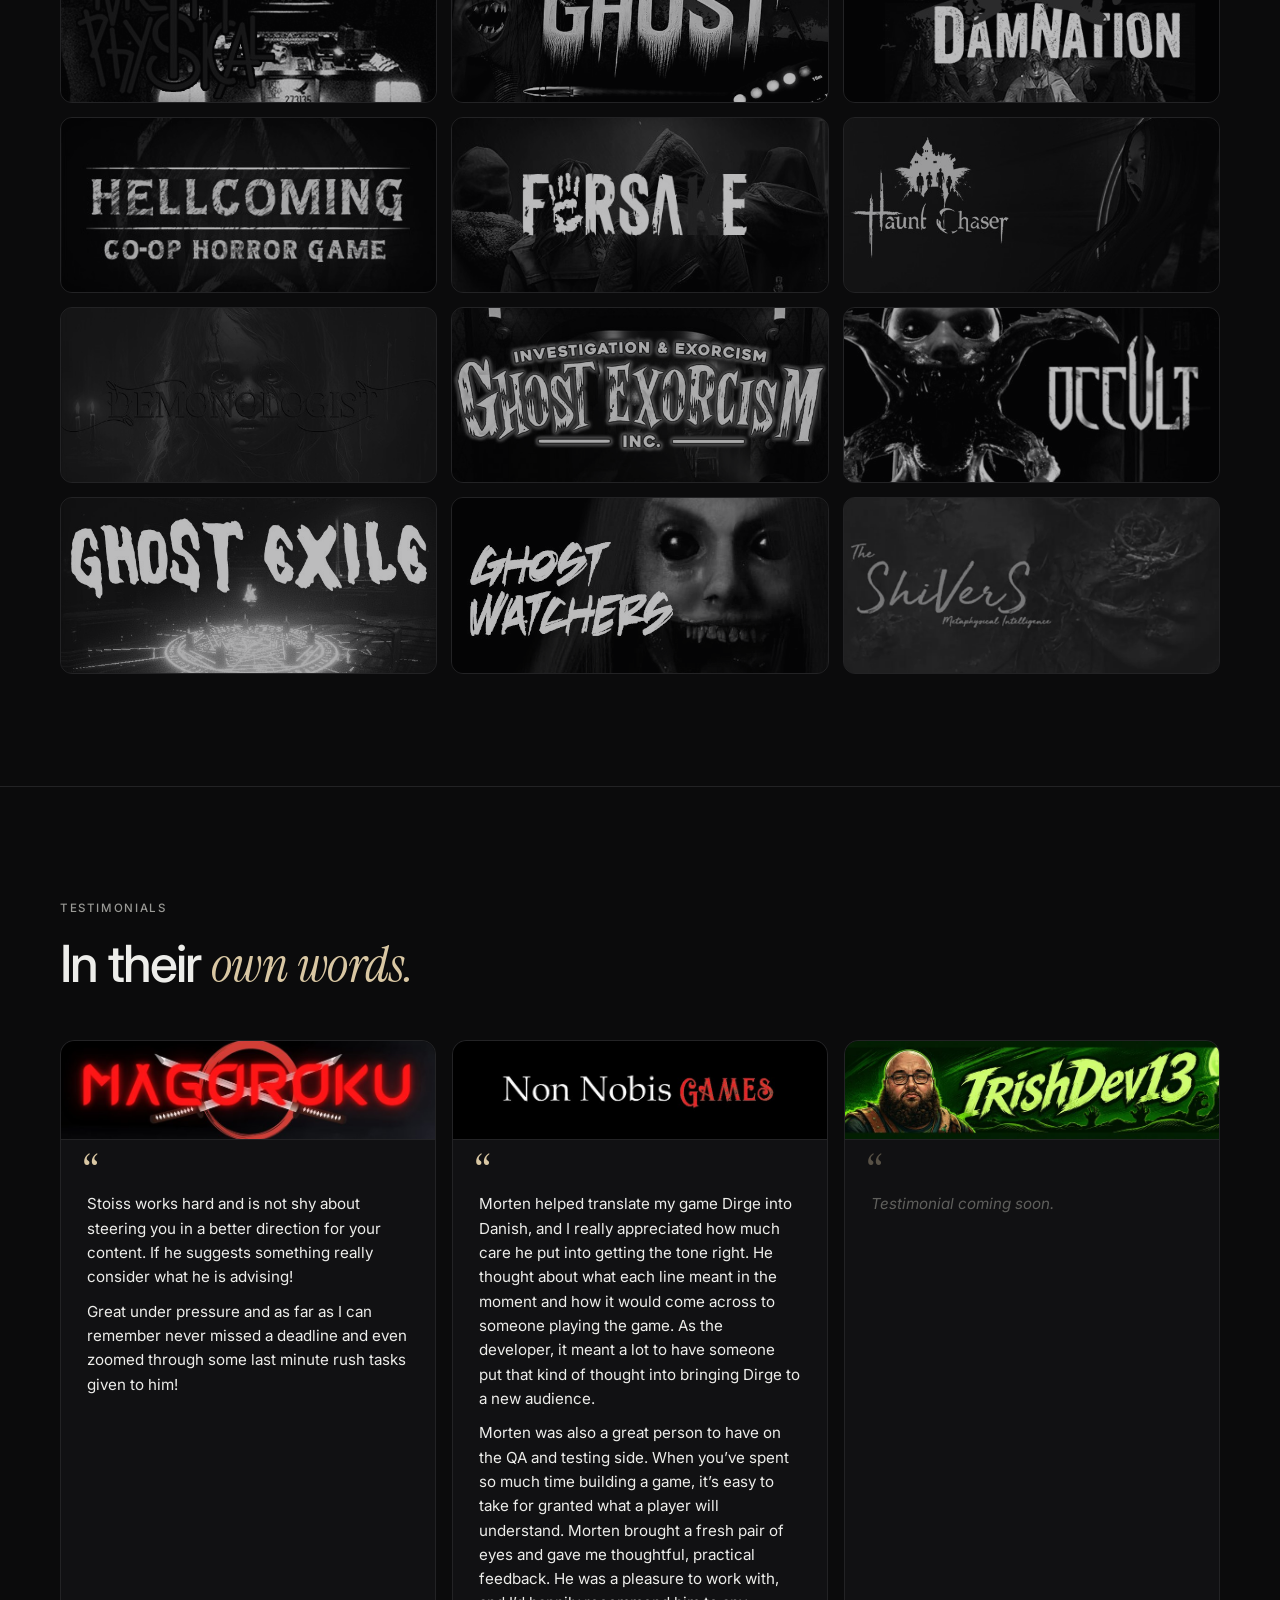
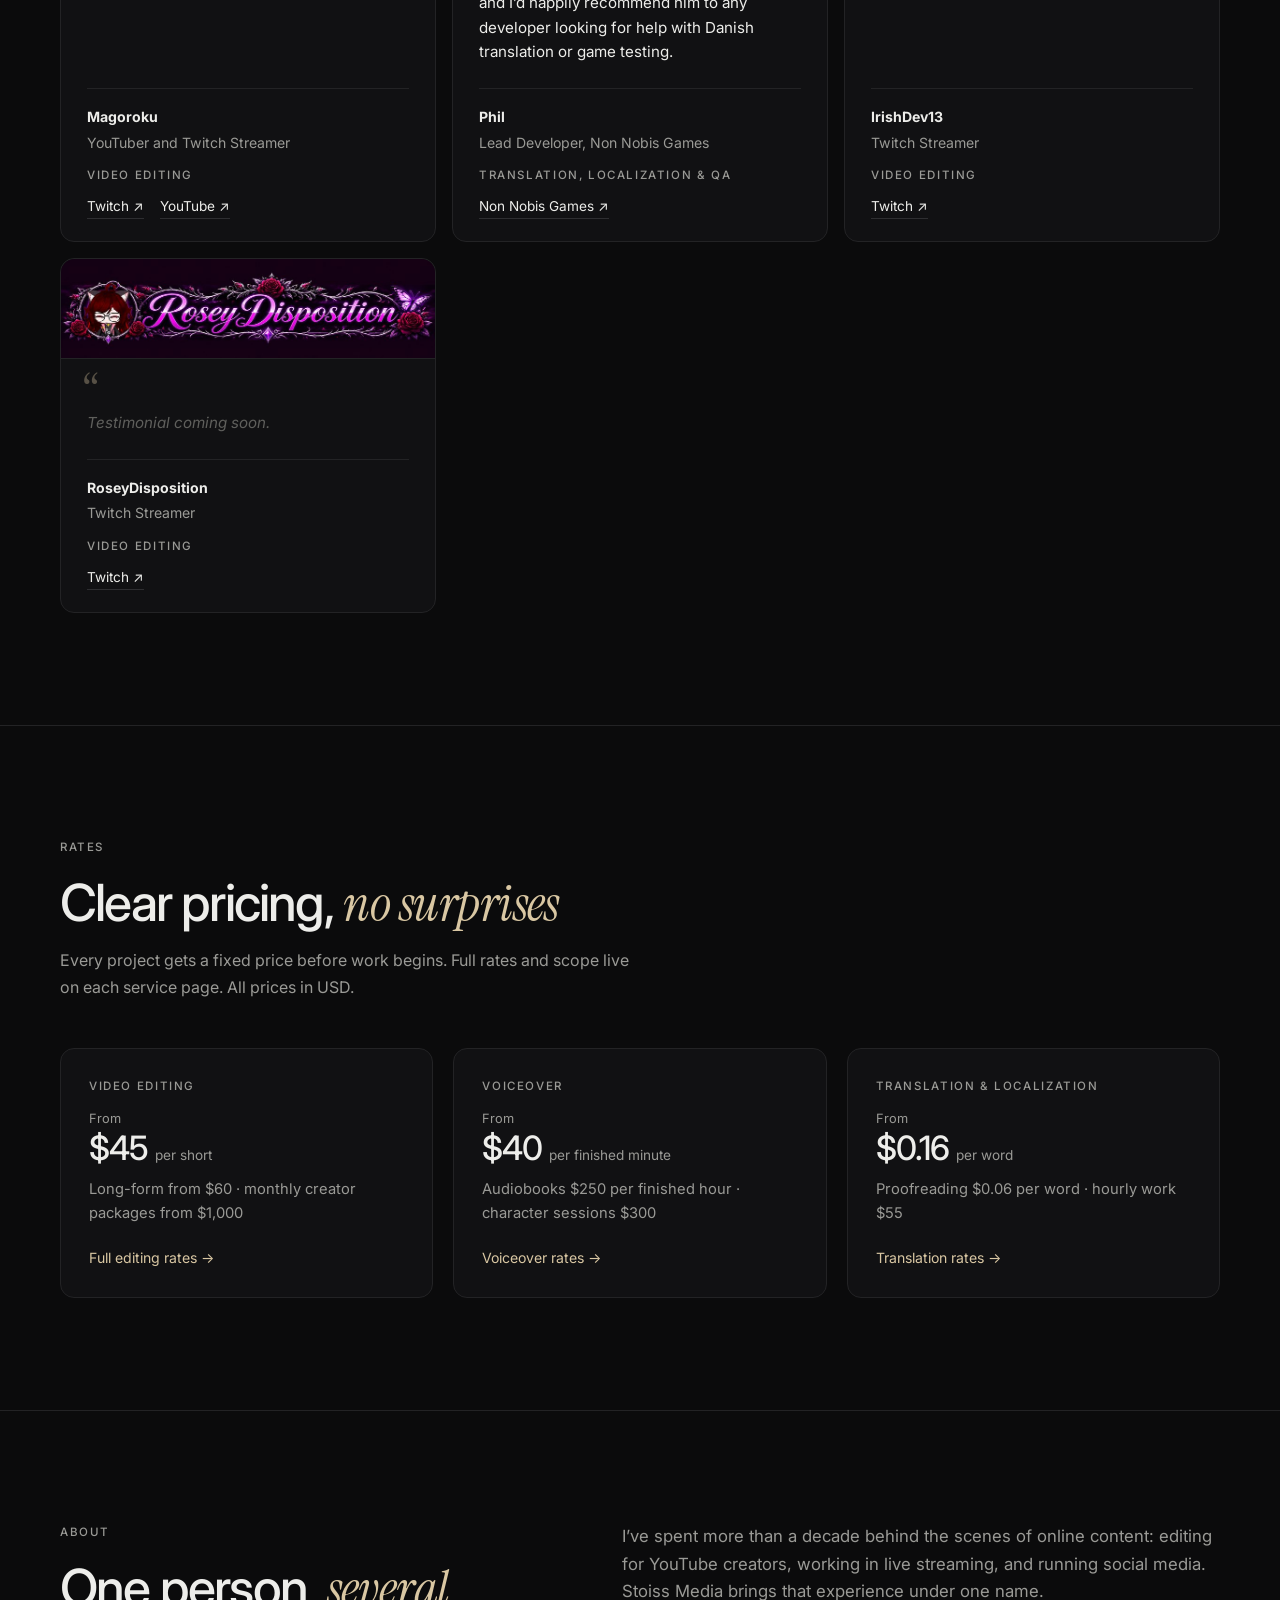
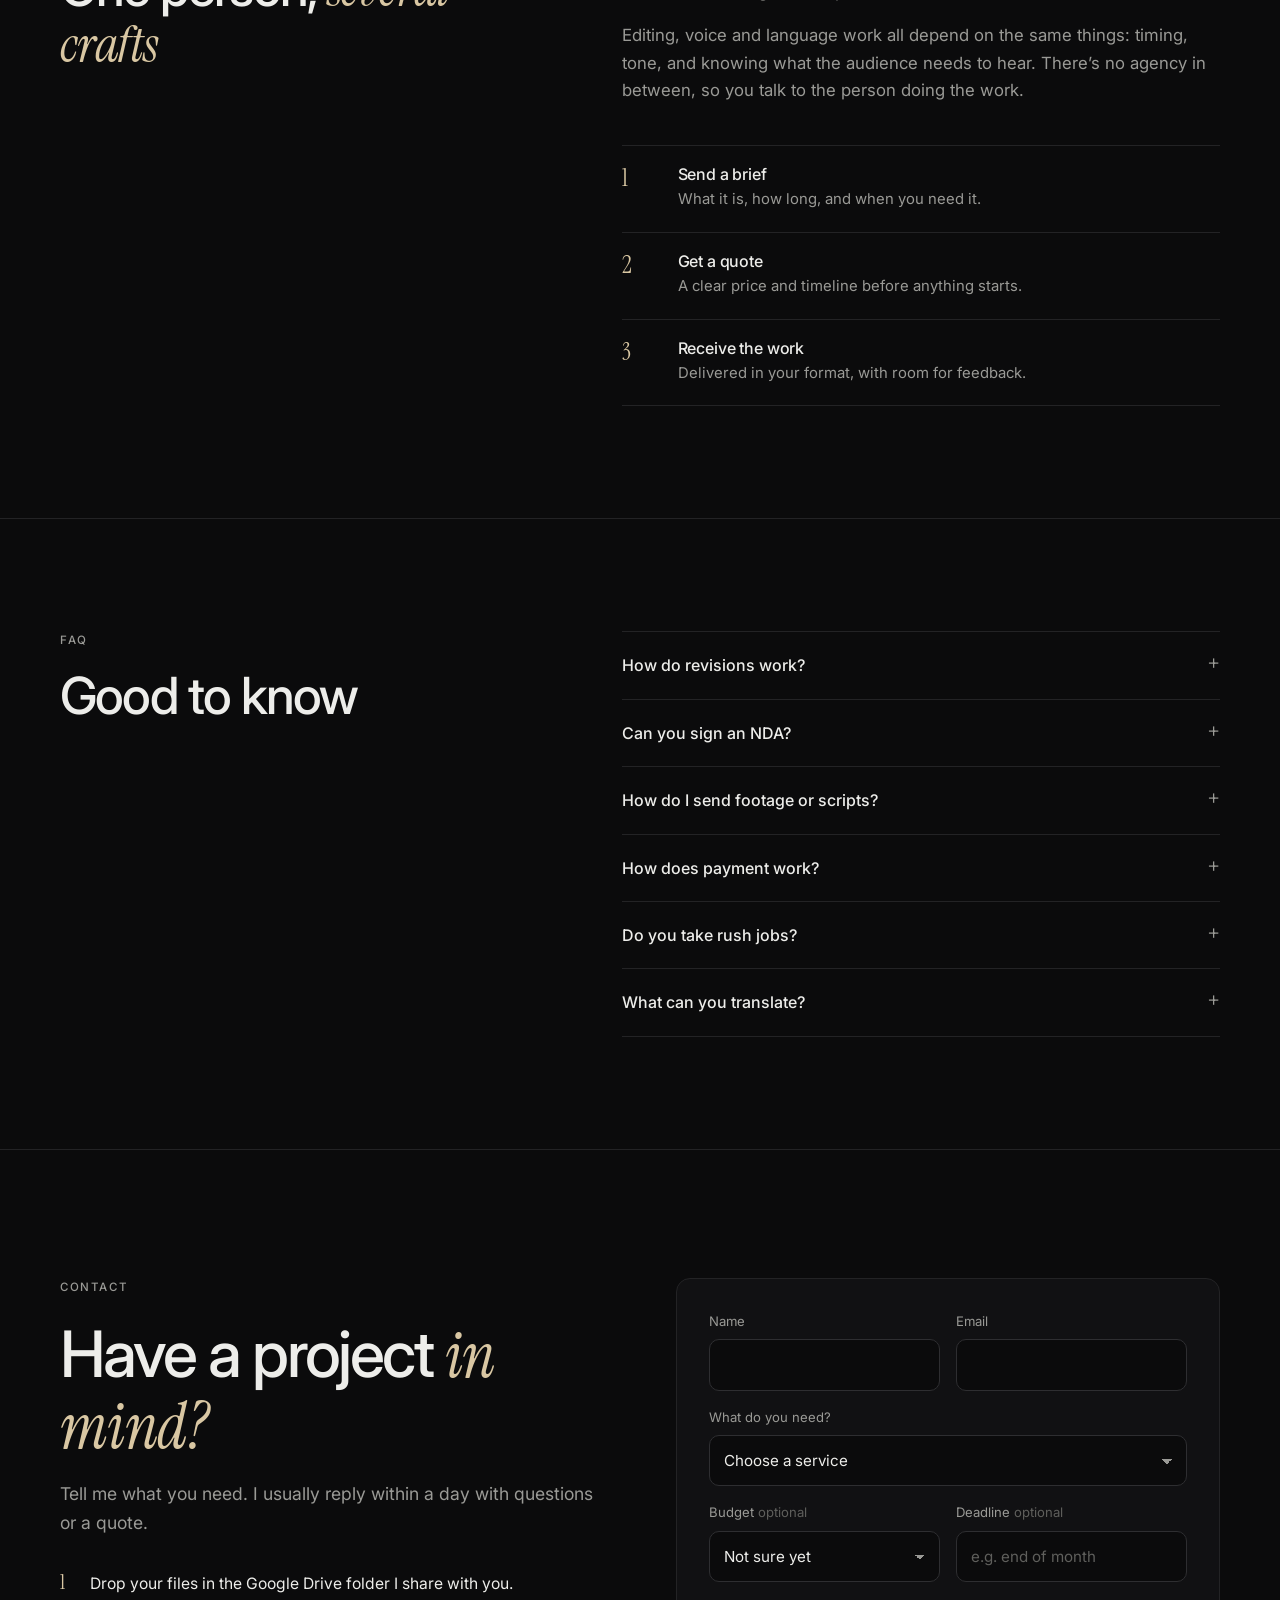
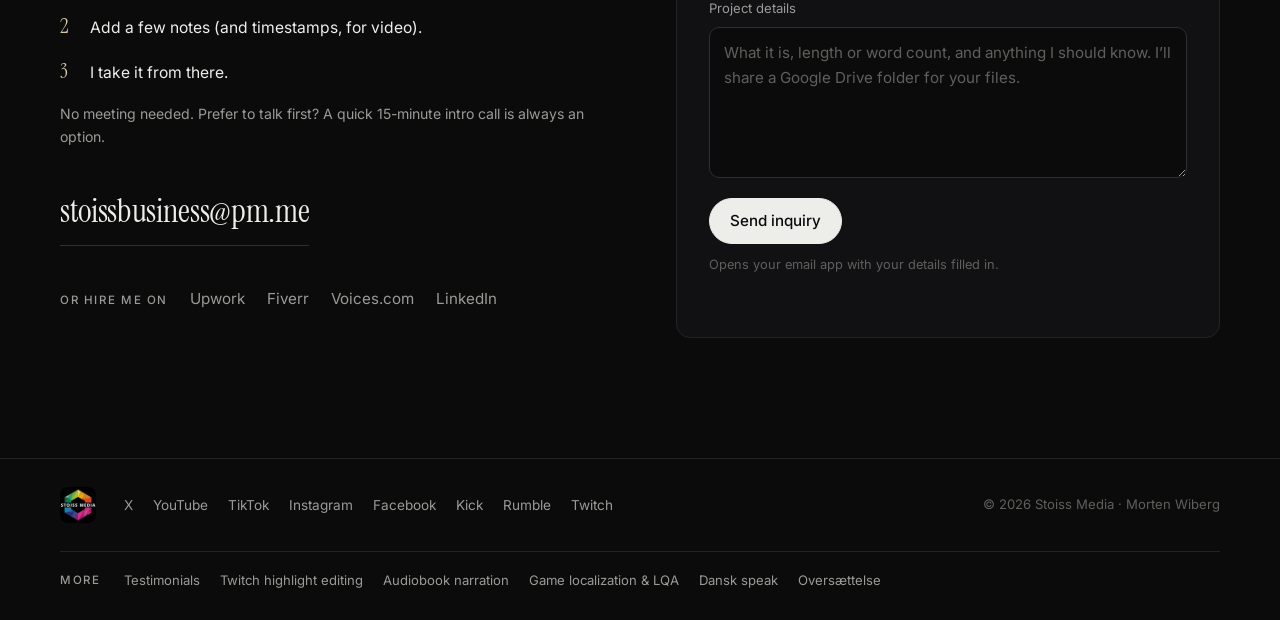
==== commit e812325e: "Add files via upload" ====
--- a/index.html
+++ b/index.html
@@ -23,7 +23,7 @@
   <link rel="preconnect" href="https://i.ytimg.com">
   <link href="https://fonts.googleapis.com/css2?family=Inter:wght@400;500;600&family=Instrument+Serif:ital@0;1&display=swap" rel="stylesheet">
   <link rel="preload" as="image" href="assets/headshot.webp">
-  <link rel="stylesheet" href="styles.css?v=53">
+  <link rel="stylesheet" href="styles.css?v=56">
   <script type="application/ld+json">
   {
     "@context": "https://schema.org",
@@ -236,11 +236,11 @@
         </blockquote>
         <p class="who"><strong>Magoroku</strong><span>YouTuber and Twitch Streamer</span><span class="label">Video editing</span><span class="who-links"><a href="https://www.twitch.tv/magoroku" target="_blank" rel="noopener">Twitch ↗</a><a href="https://www.youtube.com/@Magoroku" target="_blank" rel="noopener">YouTube ↗</a></span></p>
       </li>
-      <li class="testi pending">
+      <li class="testi">
         <img class="testi-logo" src="assets/clients/non-nobis-games.jpg" width="800" height="213" alt="Non Nobis Games" loading="lazy">
-        <!-- PLACEHOLDER: replace the text below with Phil's quote and remove " pending" from the class above. -->
         <blockquote>
-          <p>Testimonial coming soon.</p>
+          <p>Morten helped translate my game Dirge into Danish, and I really appreciated how much care he put into getting the tone right. He thought about what each line meant in the moment and how it would come across to someone playing the game. As the developer, it meant a lot to have someone put that kind of thought into bringing Dirge to a new audience.</p>
+          <p>Morten was also a great person to have on the QA and testing side. When you’ve spent so much time building a game, it’s easy to take for granted what a player will understand. Morten brought a fresh pair of eyes and gave me thoughtful, practical feedback. He was a pleasure to work with, and I’d happily recommend him to any developer looking for help with Danish translation or game testing.</p>
         </blockquote>
         <p class="who"><strong>Phil</strong><span>Lead Developer, Non Nobis Games</span><span class="label">Translation, localization &amp; QA</span><span class="who-links"><a href="https://non-nobis-games.com/" target="_blank" rel="noopener">Non Nobis Games ↗</a></span></p>
       </li>
@@ -333,7 +333,7 @@
       </details>
       <details>
         <summary>How does payment work?</summary>
-        <p>Direct clients are invoiced in USD, with a 50% deposit for new clients. If you prefer, you can also hire me through Upwork, Fiverr or Voices.com.</p>
+        <p>Direct clients are invoiced in USD, with a 50% deposit for new clients. Pay the way that suits you: PayPal, Revolut, or bank transfer. US clients can pay by Zelle or domestic ACH transfer to my US bank account, and EU clients by bank transfer in EUR or DKK. Payment details come with your invoice. If you prefer, you can also hire me through Upwork, Fiverr or Voices.com.</p>
       </details>
       <details>
         <summary>Do you take rush jobs?</summary>
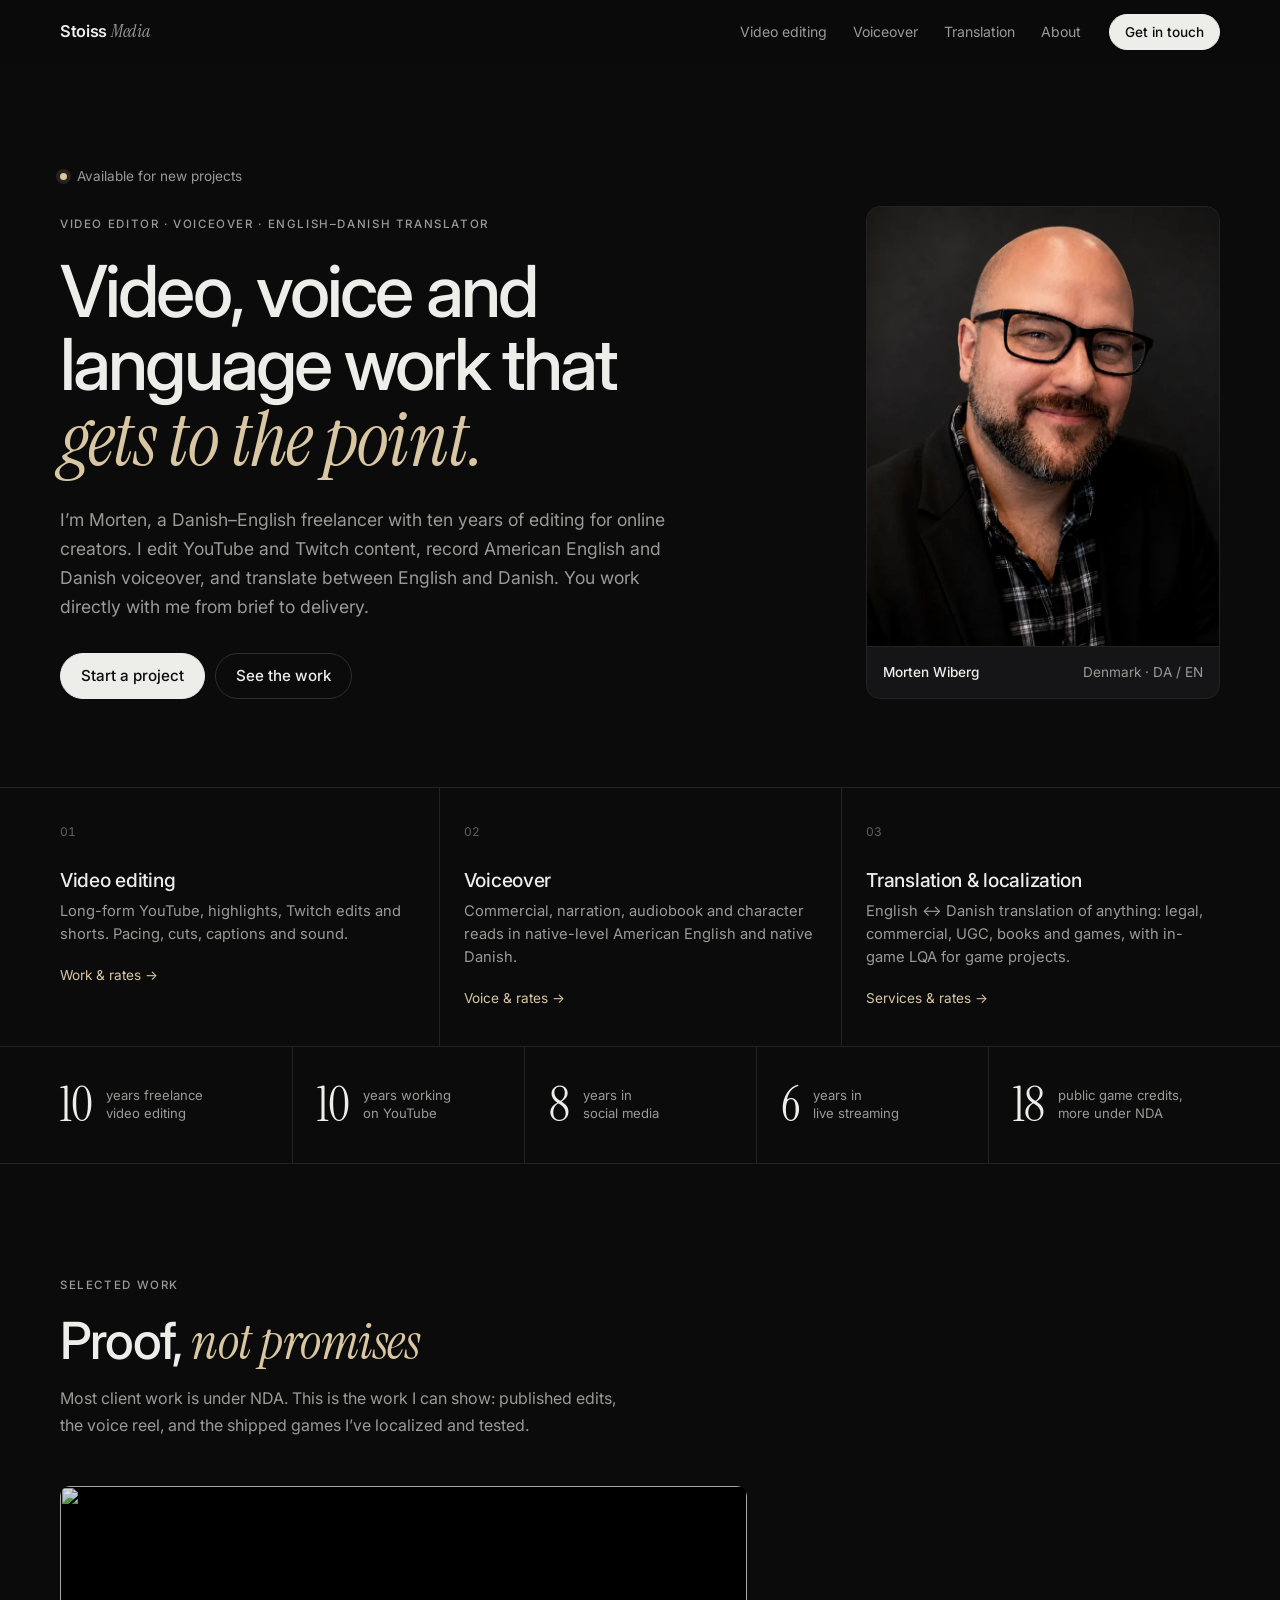
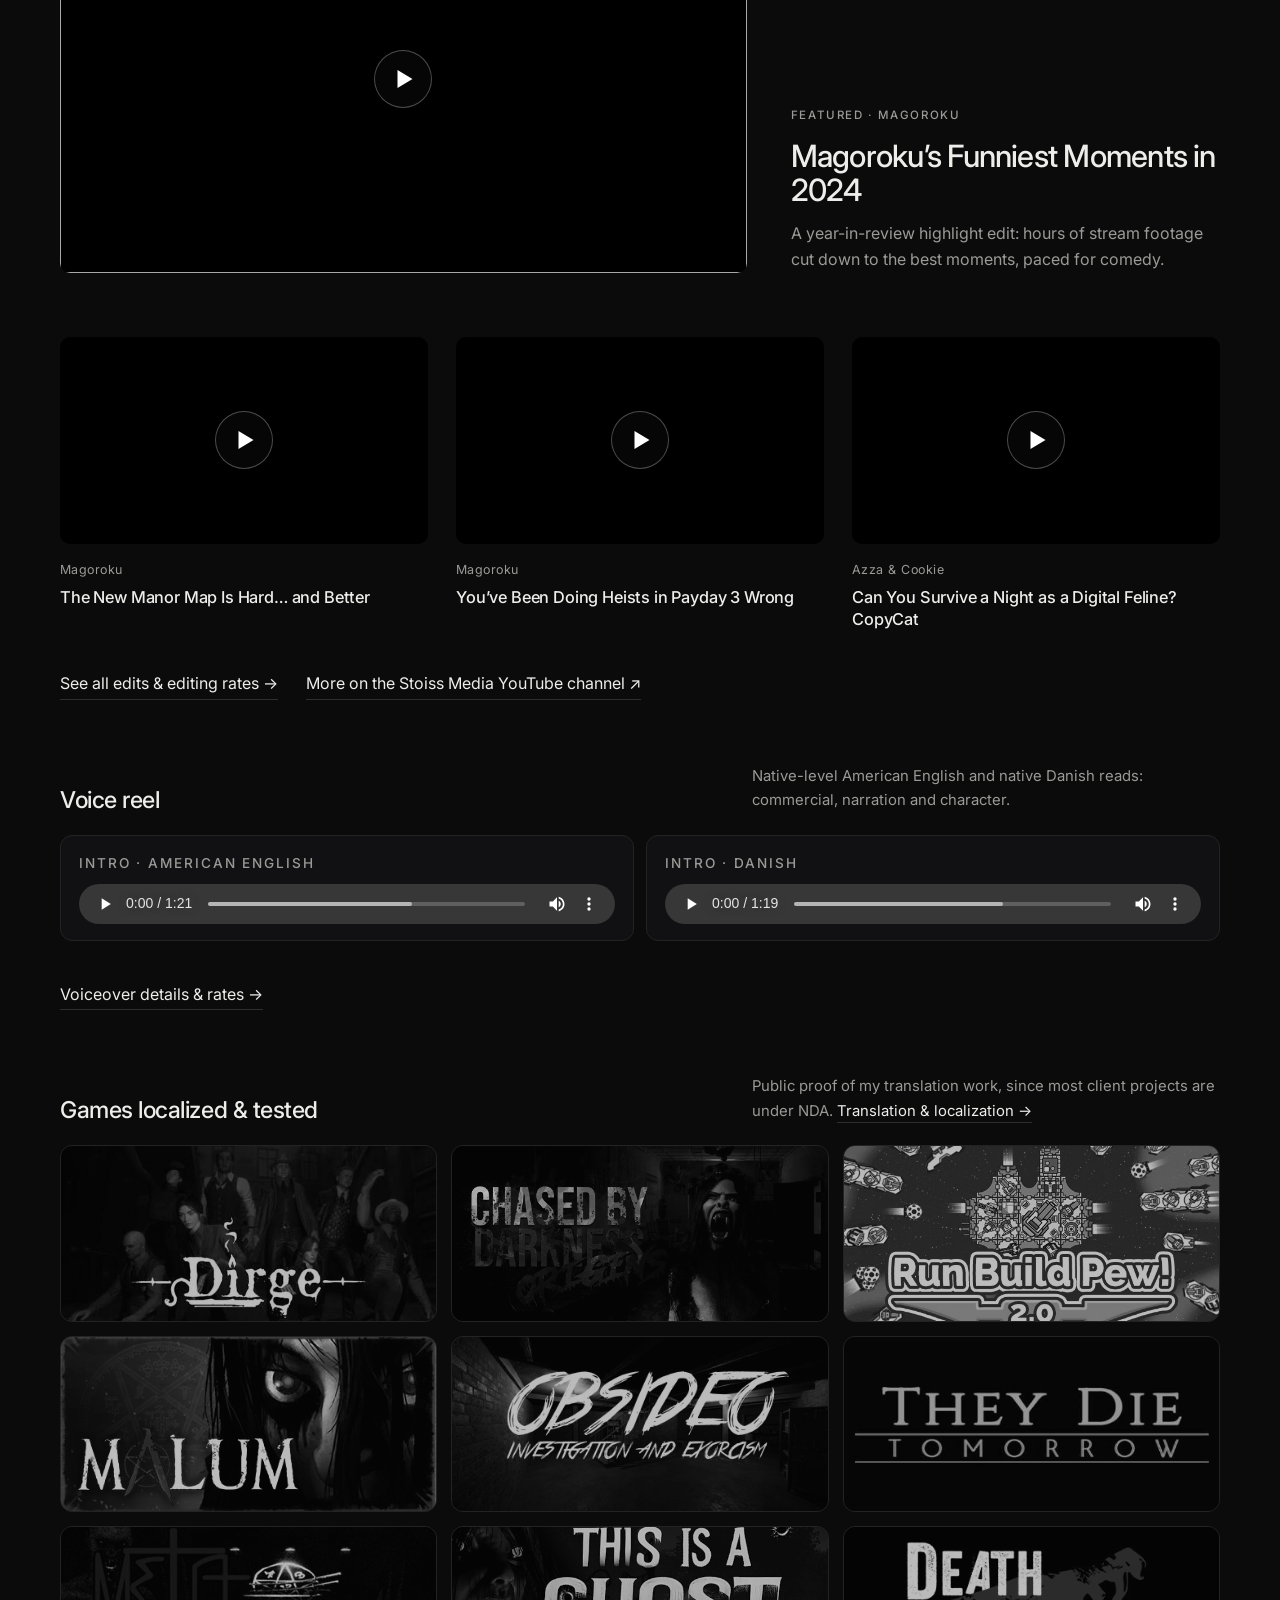
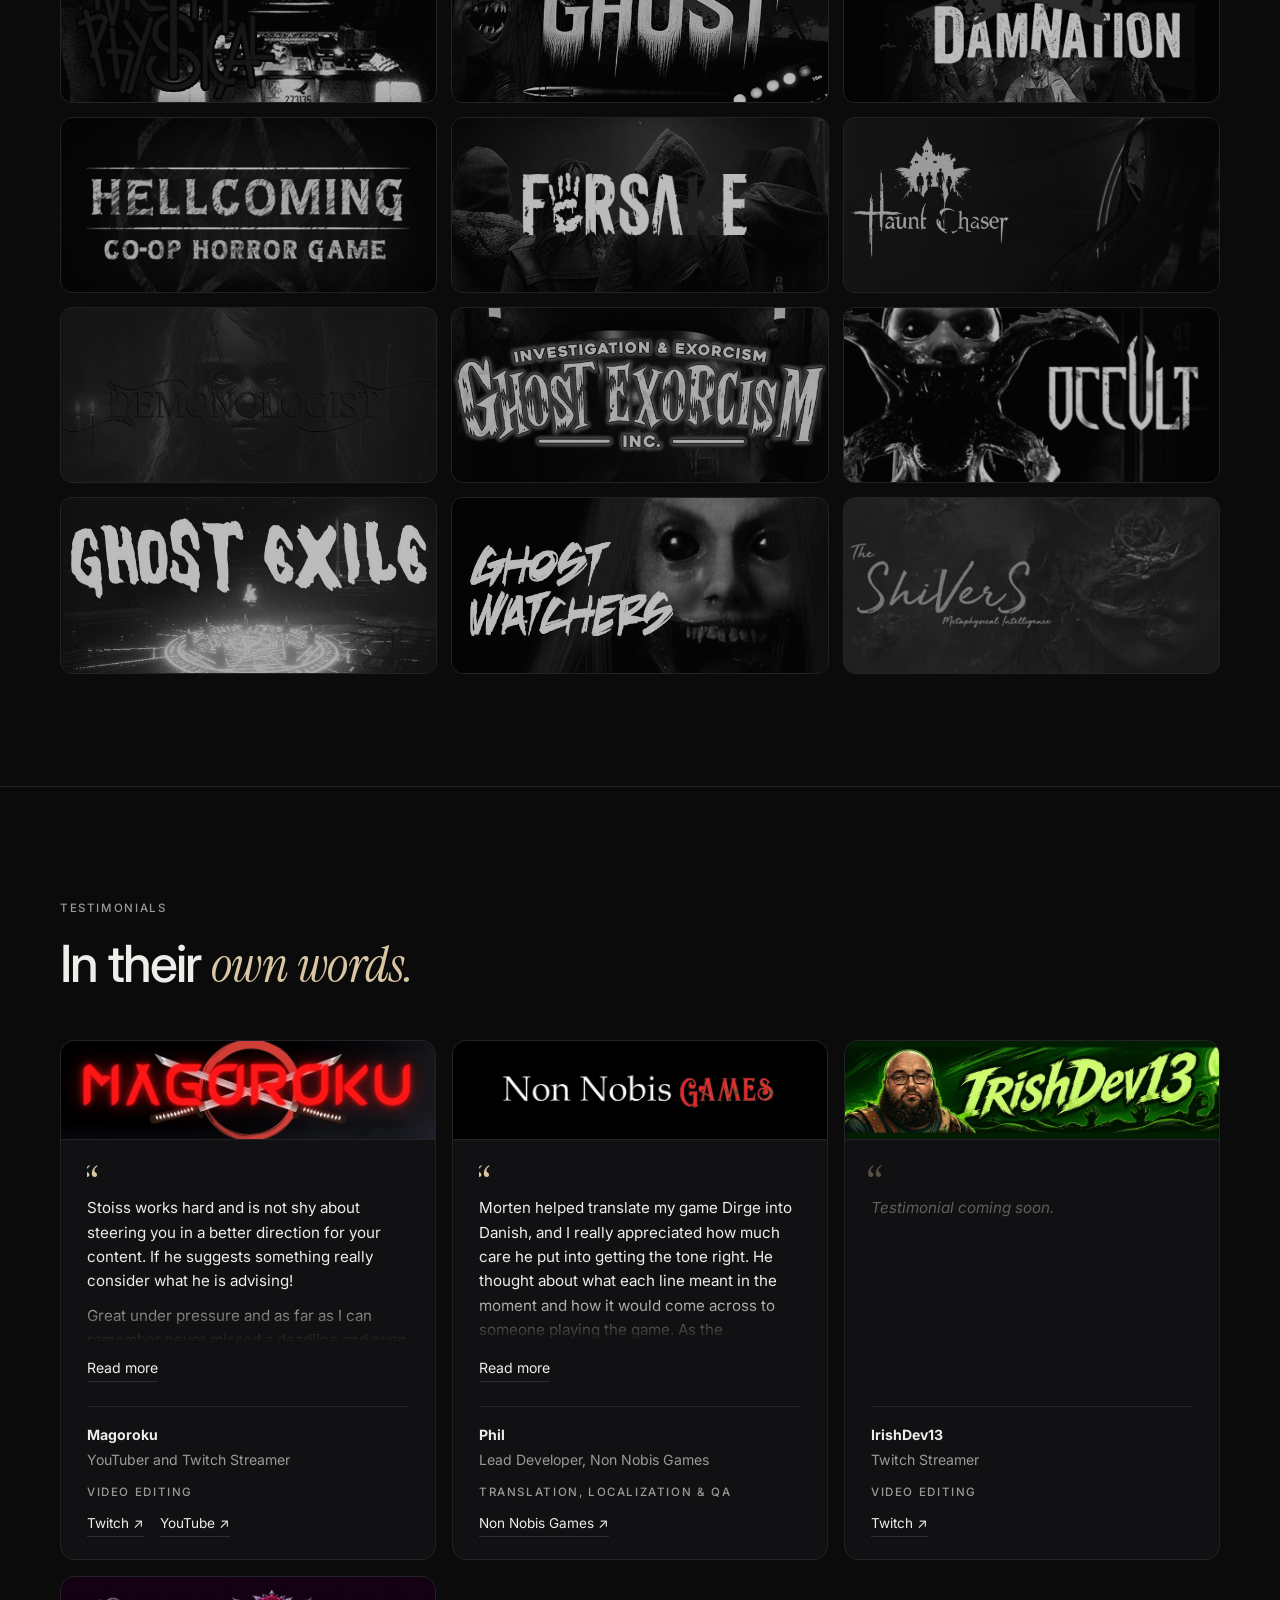
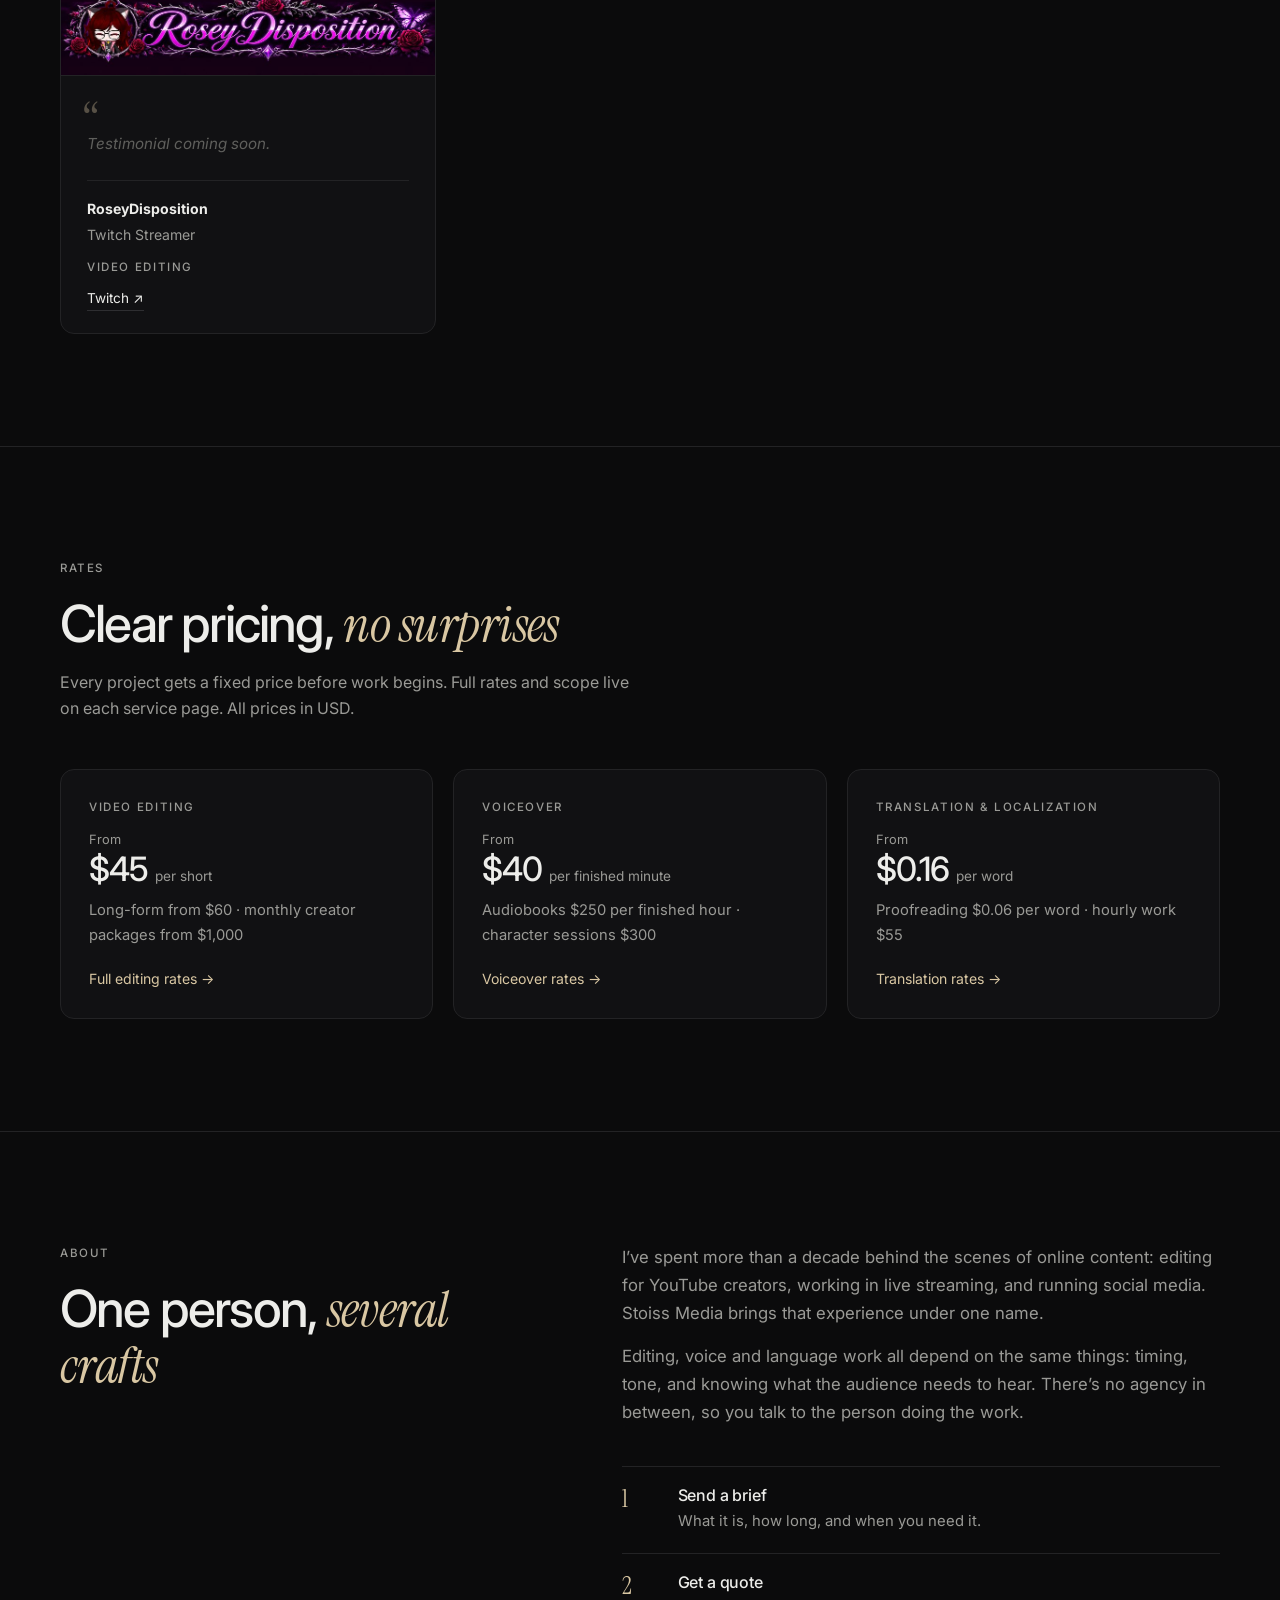
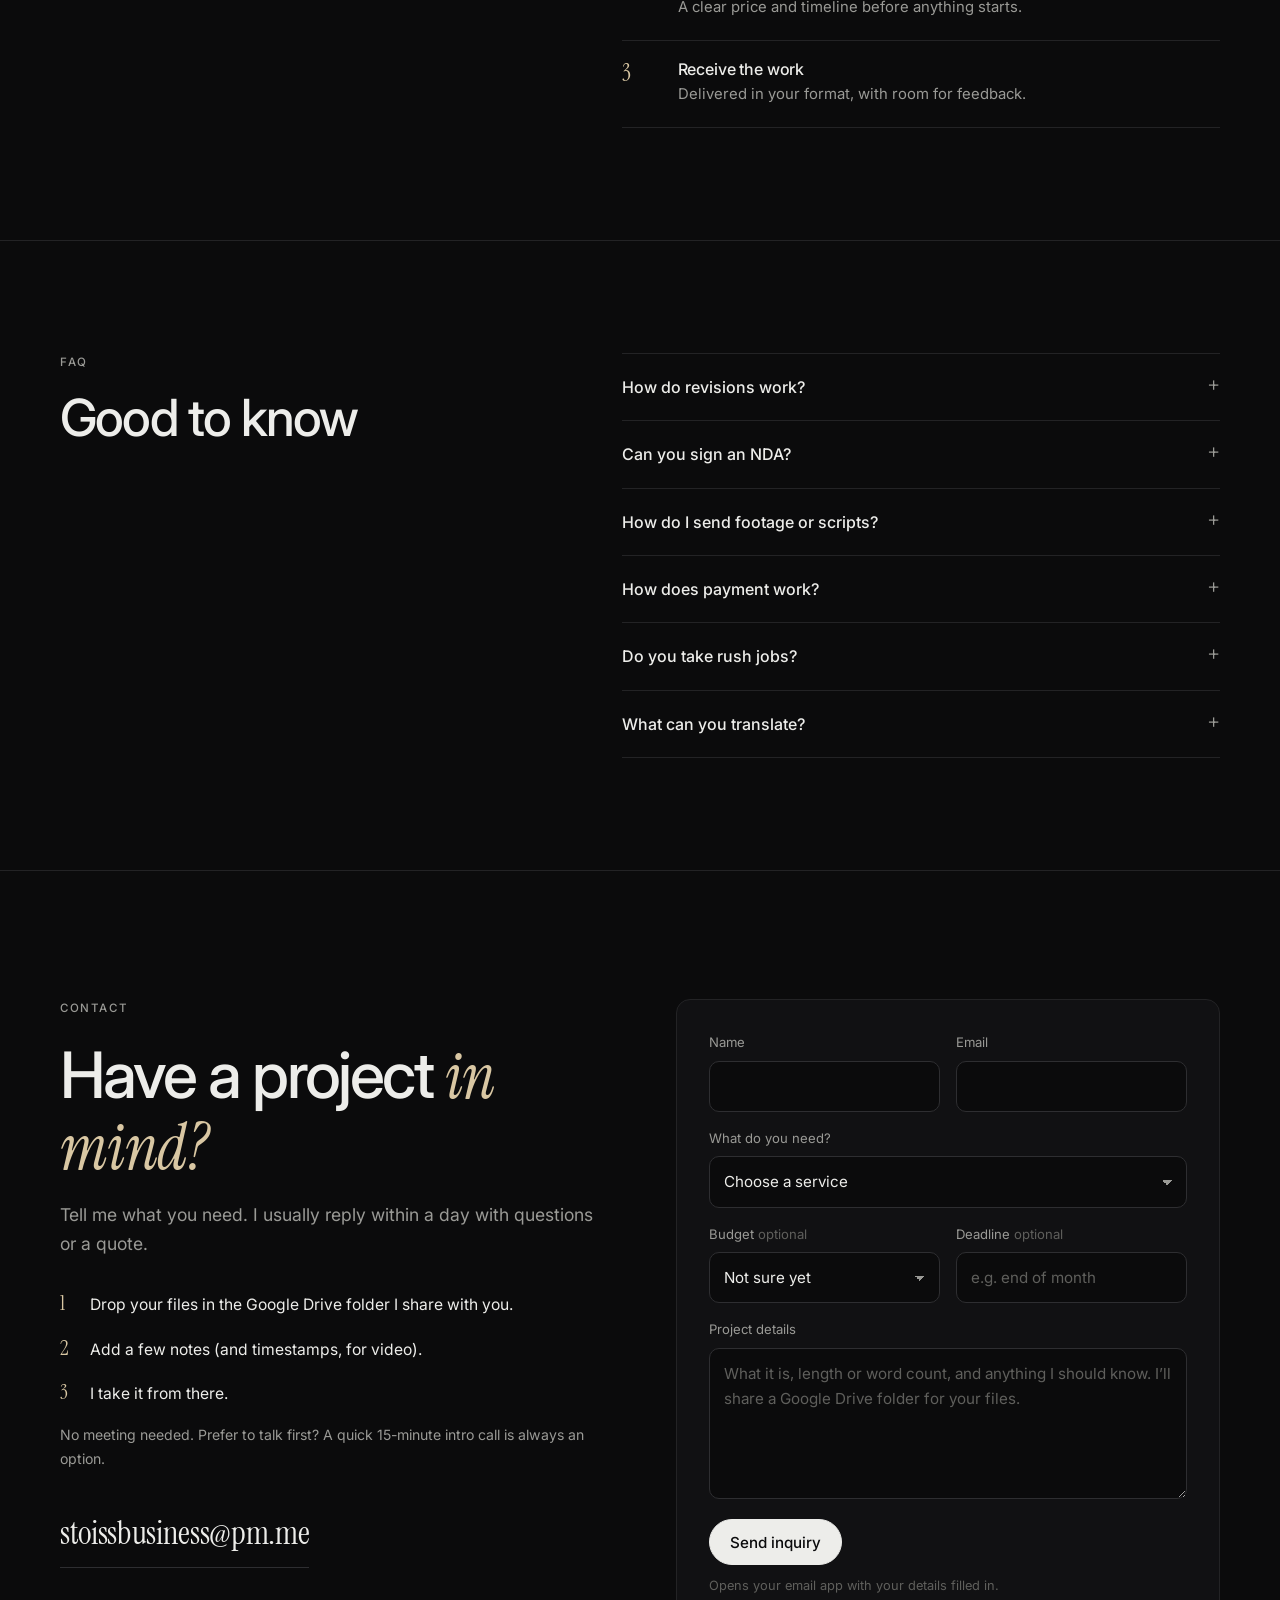
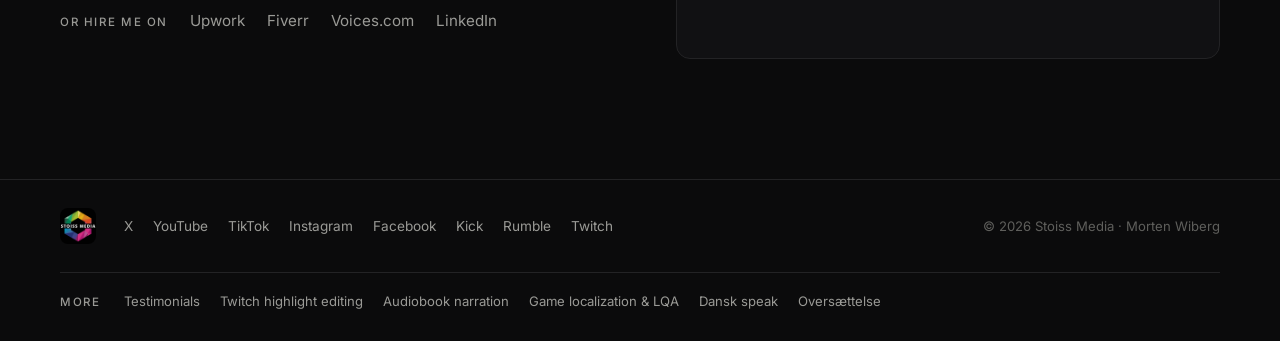
==== commit 611c9213: "Add files via upload" ====
--- a/index.html
+++ b/index.html
@@ -23,7 +23,7 @@
   <link rel="preconnect" href="https://i.ytimg.com">
   <link href="https://fonts.googleapis.com/css2?family=Inter:wght@400;500;600&family=Instrument+Serif:ital@0;1&display=swap" rel="stylesheet">
   <link rel="preload" as="image" href="assets/headshot.webp">
-  <link rel="stylesheet" href="styles.css?v=56">
+  <link rel="stylesheet" href="styles.css?v=58">
   <script type="application/ld+json">
   {
     "@context": "https://schema.org",
@@ -501,6 +501,32 @@
     list.after(a);
   });
 </script>
+<script>
+  // Testimonials: long quotes are cut to a few lines with a "Read more" button that expands them in the card.
+  (function () {
+    var LINES = 6;
+    document.querySelectorAll('.testi blockquote').forEach(function (q) {
+      var p = q.querySelector('p'); if (!p) return;
+      var lh = parseFloat(getComputedStyle(p).lineHeight) || 24;
+      var pad = parseFloat(getComputedStyle(q).paddingTop) || 0;
+      var max = Math.round(pad + lh * LINES);
+      if (q.scrollHeight <= max + lh) return;   // short enough: leave it alone
+      q.classList.add('clamp'); q.style.maxHeight = max + 'px';
+      if (!q.id) q.id = 'q' + Math.random().toString(36).slice(2, 8);
+      var b = document.createElement('button');
+      b.type = 'button'; b.className = 'read-more';
+      b.setAttribute('aria-expanded', 'false'); b.setAttribute('aria-controls', q.id);
+      b.textContent = 'Read more';
+      b.addEventListener('click', function () {
+        var open = q.classList.toggle('open');
+        q.style.maxHeight = open ? q.scrollHeight + 'px' : max + 'px';
+        b.textContent = open ? 'Show less' : 'Read more';
+        b.setAttribute('aria-expanded', String(open));
+      });
+      q.after(b);
+    });
+  })();
+</script>
 <!-- Cloudflare Web Analytics --><script type='module' src='https://static.cloudflareinsights.com/beacon.min.js' data-cf-beacon='{"token": "4b6c99f902d043ec9ddbfc9294b5acd5"}'></script><!-- End Cloudflare Web Analytics -->
 </body>
 </html>
--- a/styles.css
+++ b/styles.css
@@ -474,8 +474,8 @@
 .testi.pending blockquote p{color:var(--faint);font-style:italic}
 .testi.pending blockquote::before{opacity:.35}
 .testi-logo{width:calc(100% + 52px);max-width:none;margin:-26px -26px 0;aspect-ratio:800/213;object-fit:cover;border-radius:var(--r) var(--r) 0 0;border-bottom:1px solid var(--line)}
-.testi blockquote{margin:0;position:relative;padding-top:28px}
-.testi blockquote::before{content:"\201C";position:absolute;top:-14px;left:-2px;font-family:var(--serif);font-size:3.2rem;line-height:1;color:var(--accent)}
+.testi blockquote{margin:0;position:relative;padding-top:32px}
+.testi blockquote::before{content:"\201C";position:absolute;top:-2px;left:-2px;font-family:var(--serif);font-size:3.2rem;line-height:1;color:var(--accent)}
 .testi blockquote p{font-size:.95rem;line-height:1.6}
 .testi blockquote p+p{margin-top:10px}
 .who{display:flex;flex-direction:column;gap:2px;margin-top:auto;padding-top:16px;border-top:1px solid var(--line);font-size:.88rem}
@@ -519,3 +519,9 @@
 .see-all{display:flex;flex-wrap:wrap;gap:10px 28px}
 .tt-out{position:absolute;left:0;right:0;bottom:16px;text-align:center;font-size:.82rem;color:var(--muted)}
 a.tt:hover .tt-out{color:var(--text)}
+
+/* v57: Read more on long testimonials */
+.testi blockquote.clamp{overflow:hidden;transition:max-height .35s ease;-webkit-mask-image:linear-gradient(#000 calc(100% - 3.2em),transparent);mask-image:linear-gradient(#000 calc(100% - 3.2em),transparent)}
+.testi blockquote.clamp.open{-webkit-mask-image:none;mask-image:none}
+.read-more{align-self:flex-start;margin-top:-10px;padding:0;border:0;background:none;color:var(--text);font:inherit;font-size:.88rem;cursor:pointer;border-bottom:1px solid var(--line-2);padding-bottom:1px;transition:border-color .2s}
+.read-more:hover{border-color:var(--accent)}
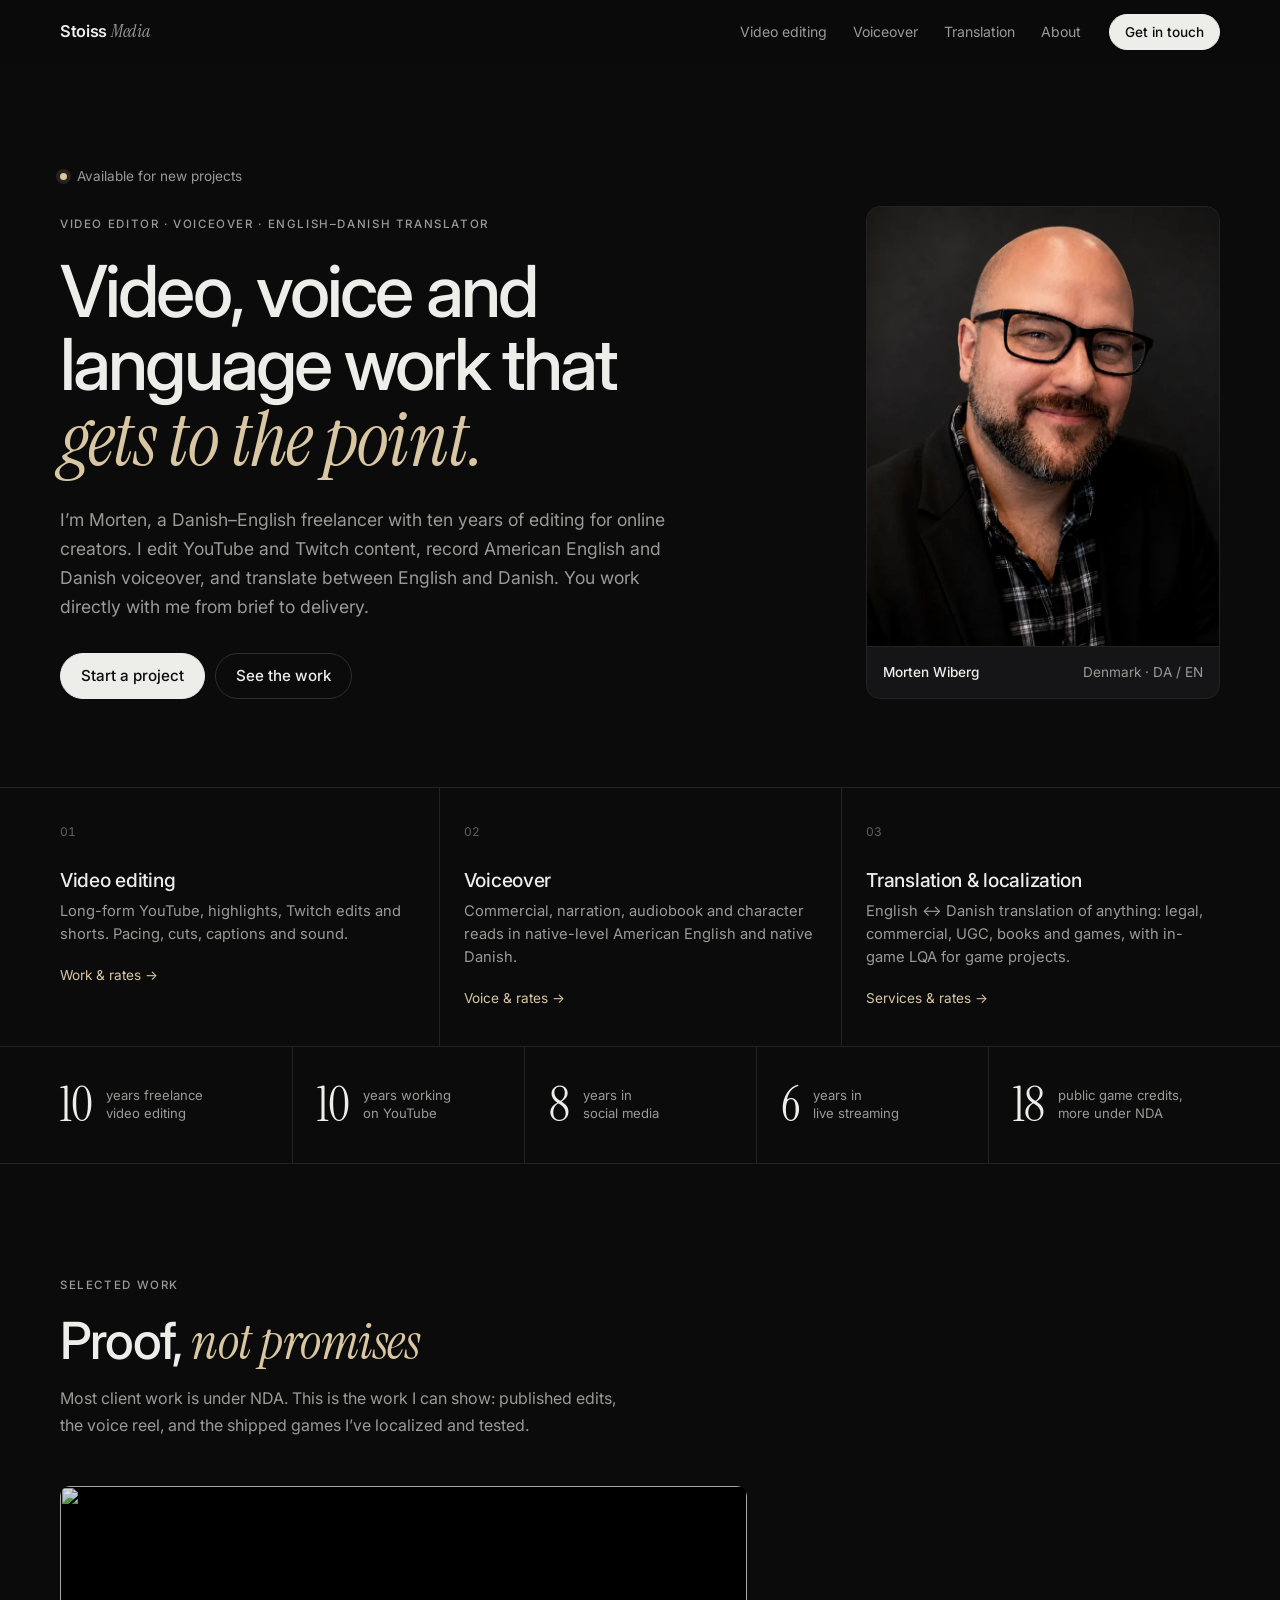
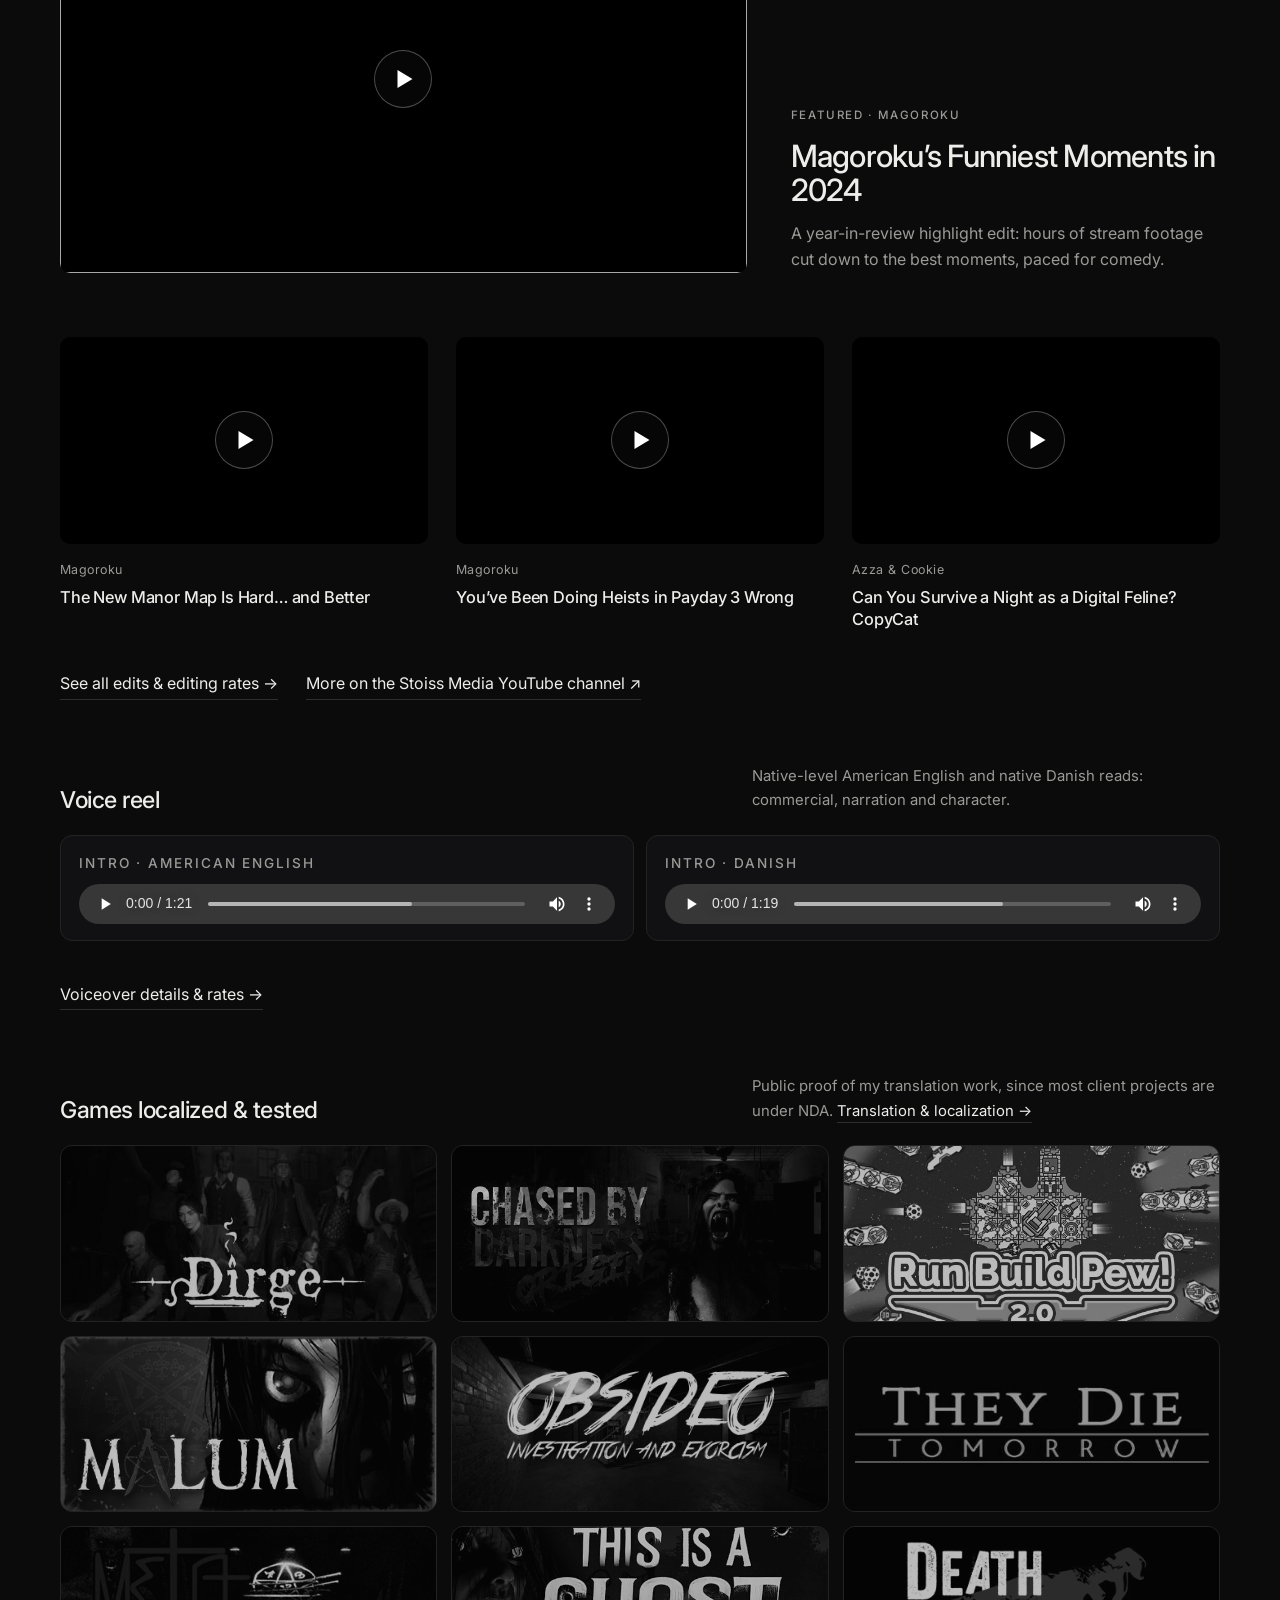
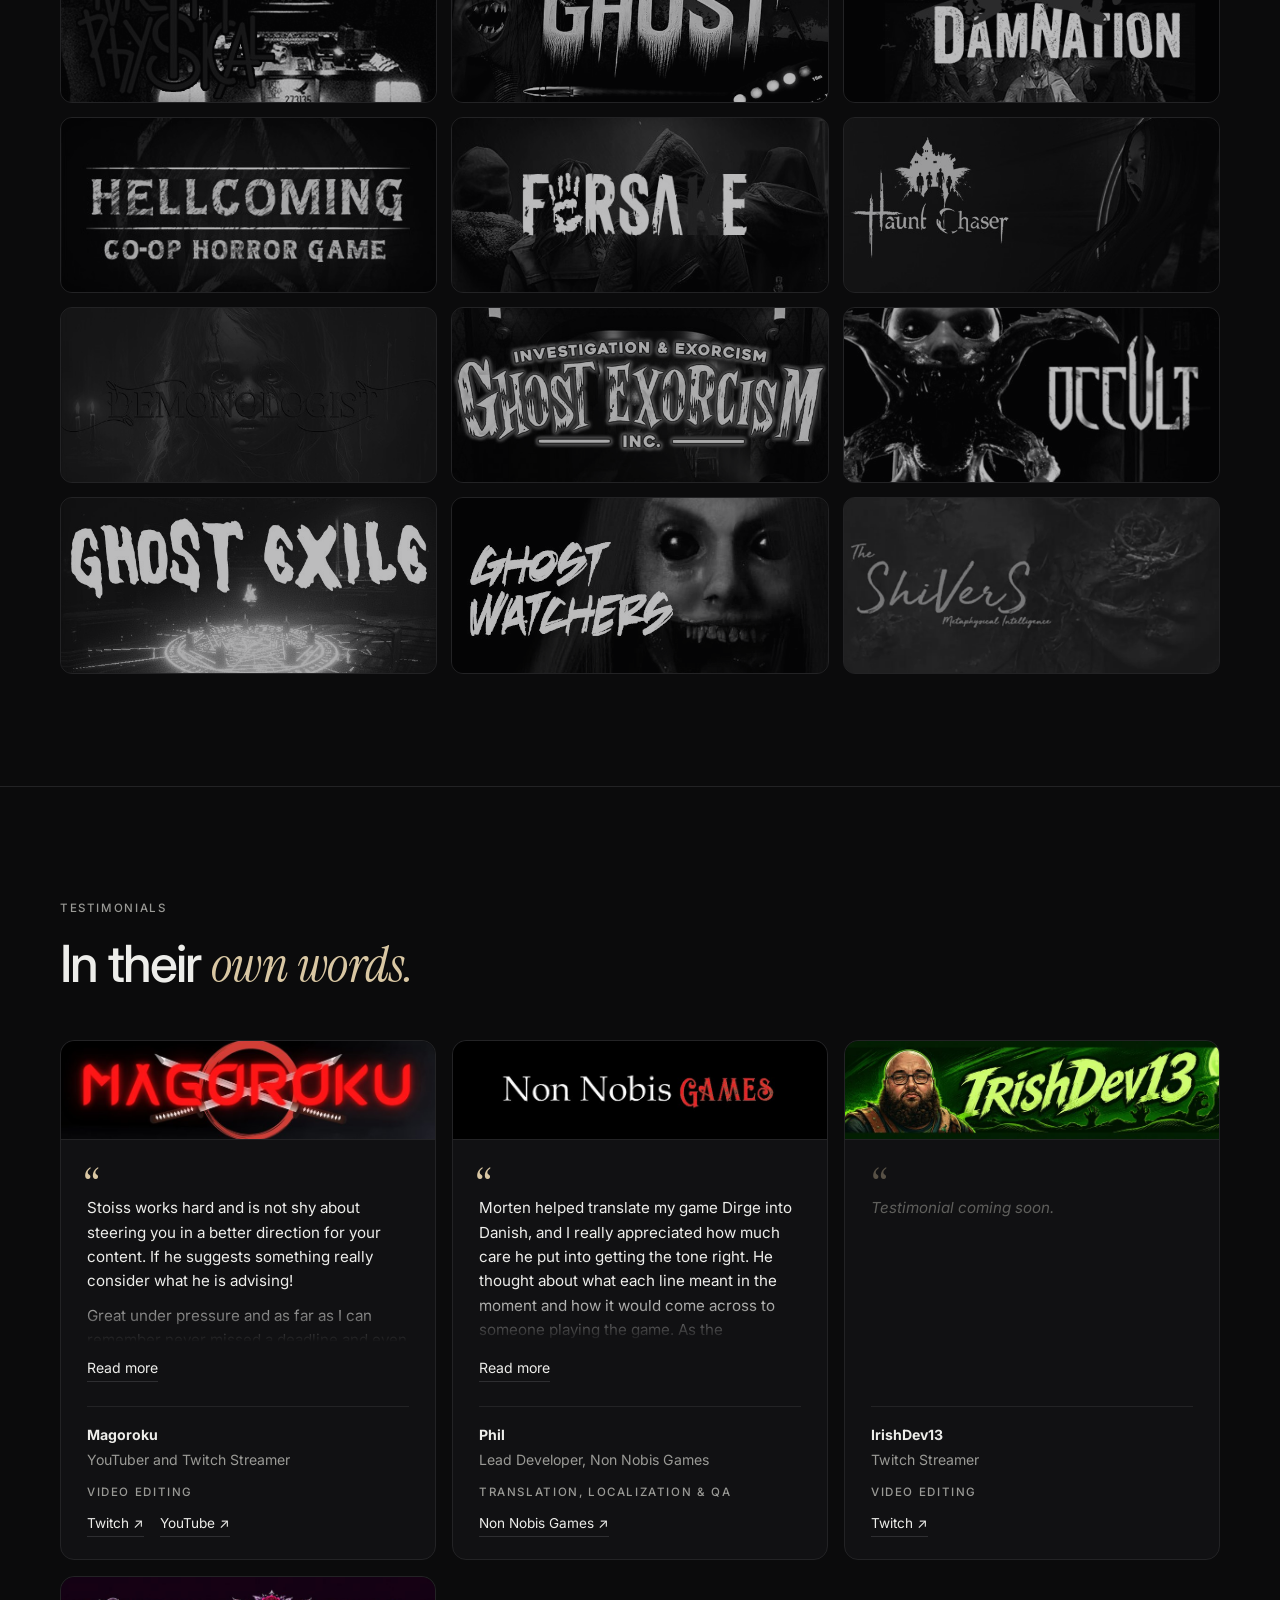
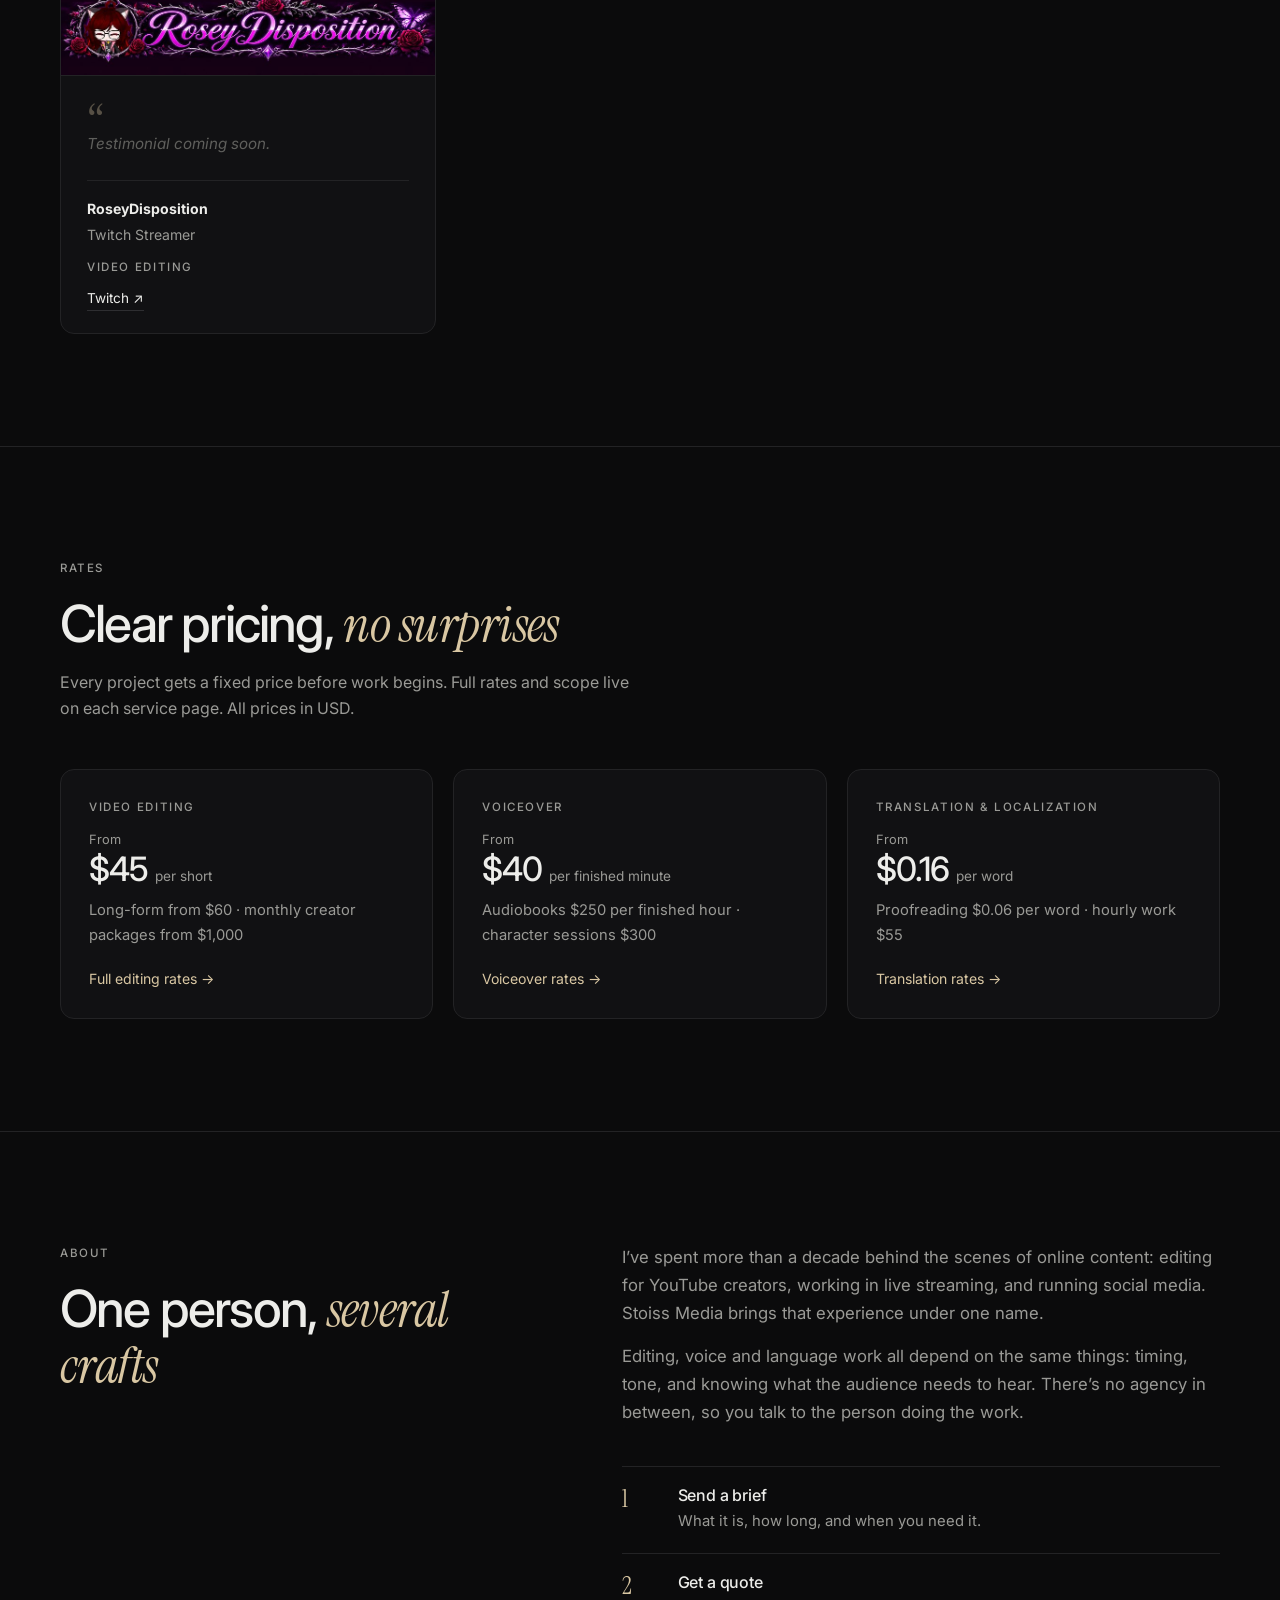
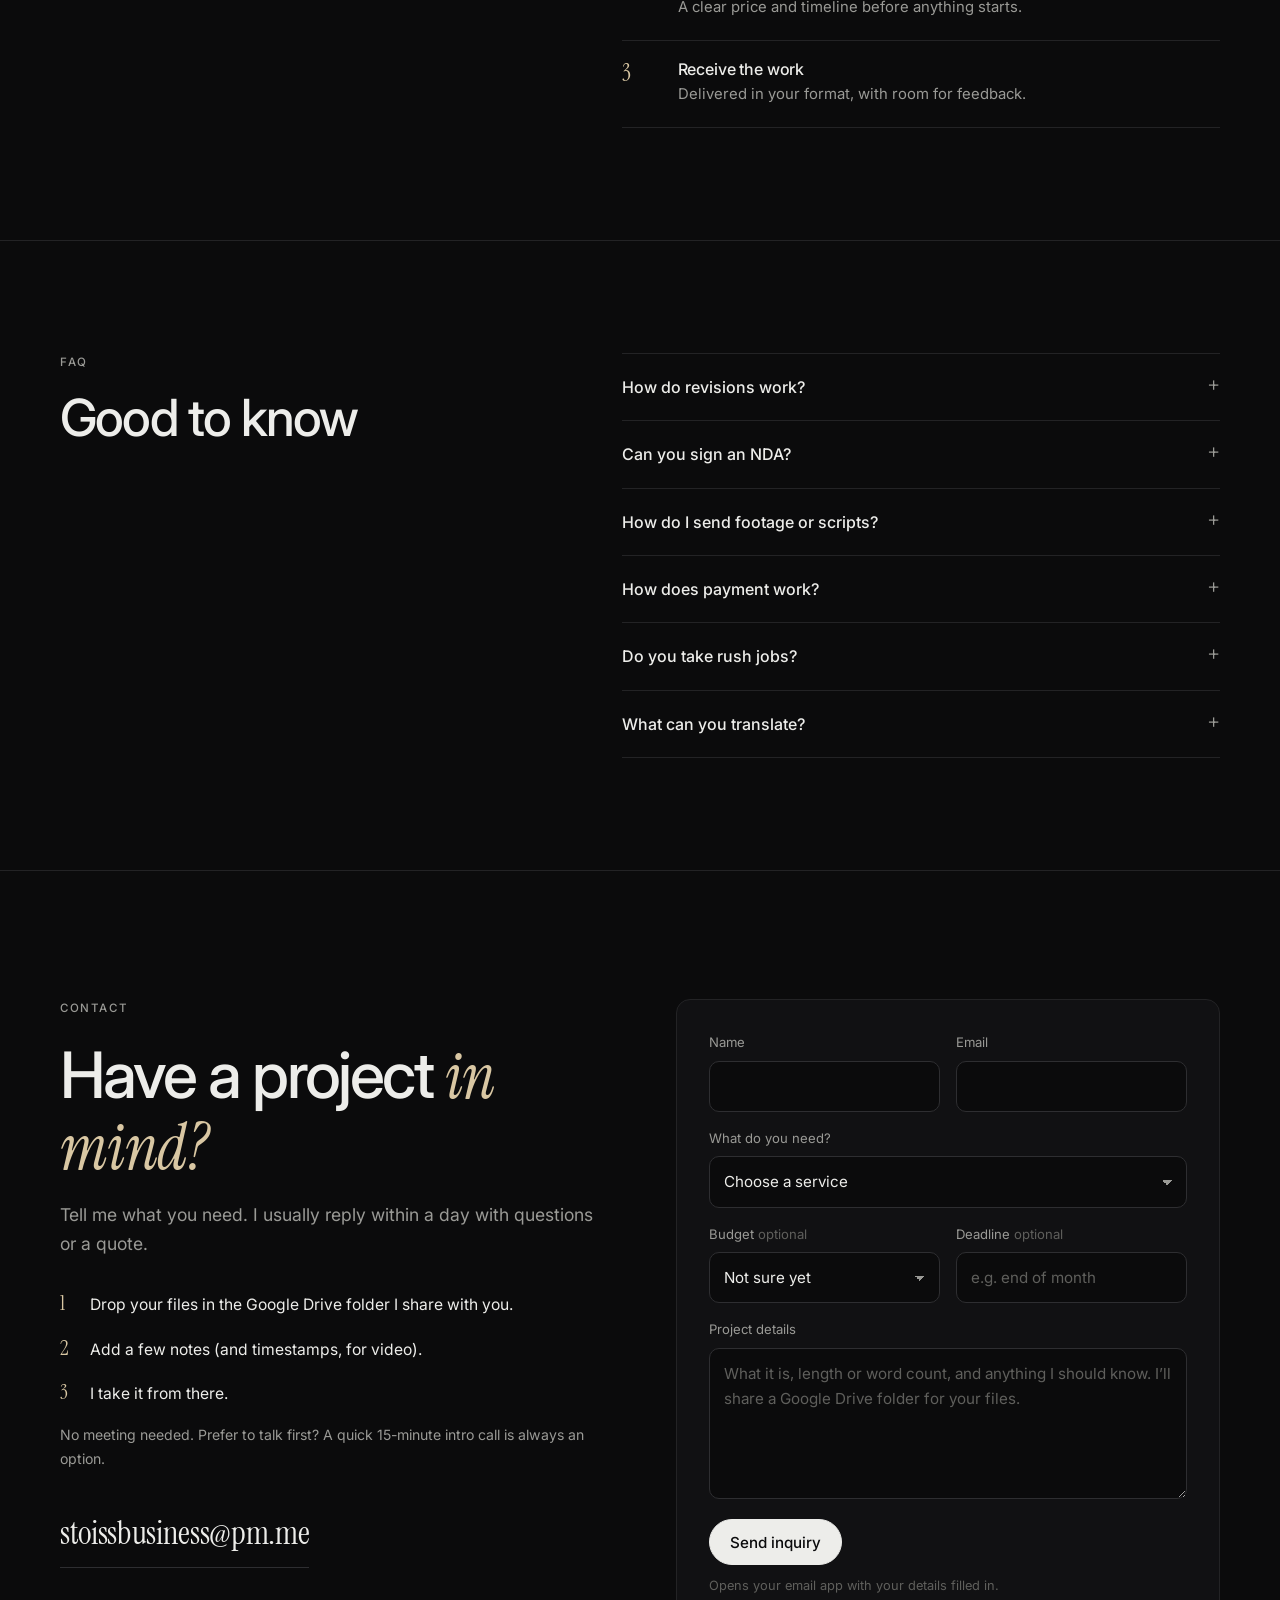
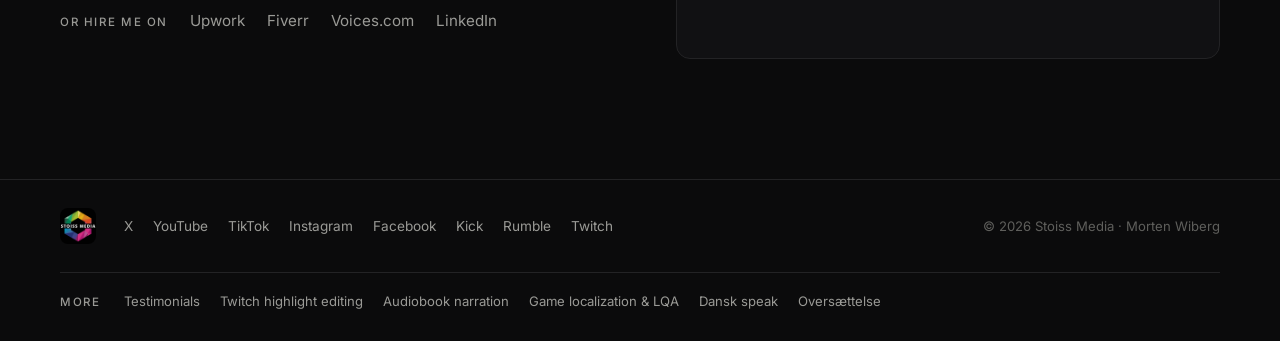
==== commit b9a6117a: "Add files via upload" ====
--- a/index.html
+++ b/index.html
@@ -23,7 +23,7 @@
   <link rel="preconnect" href="https://i.ytimg.com">
   <link href="https://fonts.googleapis.com/css2?family=Inter:wght@400;500;600&family=Instrument+Serif:ital@0;1&display=swap" rel="stylesheet">
   <link rel="preload" as="image" href="assets/headshot.webp">
-  <link rel="stylesheet" href="styles.css?v=58">
+  <link rel="stylesheet" href="styles.css?v=59">
   <script type="application/ld+json">
   {
     "@context": "https://schema.org",
--- a/styles.css
+++ b/styles.css
@@ -475,7 +475,7 @@
 .testi.pending blockquote::before{opacity:.35}
 .testi-logo{width:calc(100% + 52px);max-width:none;margin:-26px -26px 0;aspect-ratio:800/213;object-fit:cover;border-radius:var(--r) var(--r) 0 0;border-bottom:1px solid var(--line)}
 .testi blockquote{margin:0;position:relative;padding-top:32px}
-.testi blockquote::before{content:"\201C";position:absolute;top:-2px;left:-2px;font-family:var(--serif);font-size:3.2rem;line-height:1;color:var(--accent)}
+.testi blockquote::before{content:"\201C";position:absolute;top:0;left:3px;font-family:var(--serif);font-size:3.2rem;line-height:1;color:var(--accent)}
 .testi blockquote p{font-size:.95rem;line-height:1.6}
 .testi blockquote p+p{margin-top:10px}
 .who{display:flex;flex-direction:column;gap:2px;margin-top:auto;padding-top:16px;border-top:1px solid var(--line);font-size:.88rem}
@@ -521,7 +521,7 @@
 a.tt:hover .tt-out{color:var(--text)}
 
 /* v57: Read more on long testimonials */
-.testi blockquote.clamp{overflow:hidden;transition:max-height .35s ease;-webkit-mask-image:linear-gradient(#000 calc(100% - 3.2em),transparent);mask-image:linear-gradient(#000 calc(100% - 3.2em),transparent)}
-.testi blockquote.clamp.open{-webkit-mask-image:none;mask-image:none}
+.testi blockquote.clamp{overflow:hidden;padding-left:4px;margin-left:-4px;transition:max-height .35s ease;-webkit-mask-image:linear-gradient(#000 calc(100% - 3.2em),transparent);mask-image:linear-gradient(#000 calc(100% - 3.2em),transparent)}
+.testi blockquote.clamp.open{-webkit-mask-image:none;mask-image:none;overflow:visible}
 .read-more{align-self:flex-start;margin-top:-10px;padding:0;border:0;background:none;color:var(--text);font:inherit;font-size:.88rem;cursor:pointer;border-bottom:1px solid var(--line-2);padding-bottom:1px;transition:border-color .2s}
 .read-more:hover{border-color:var(--accent)}
